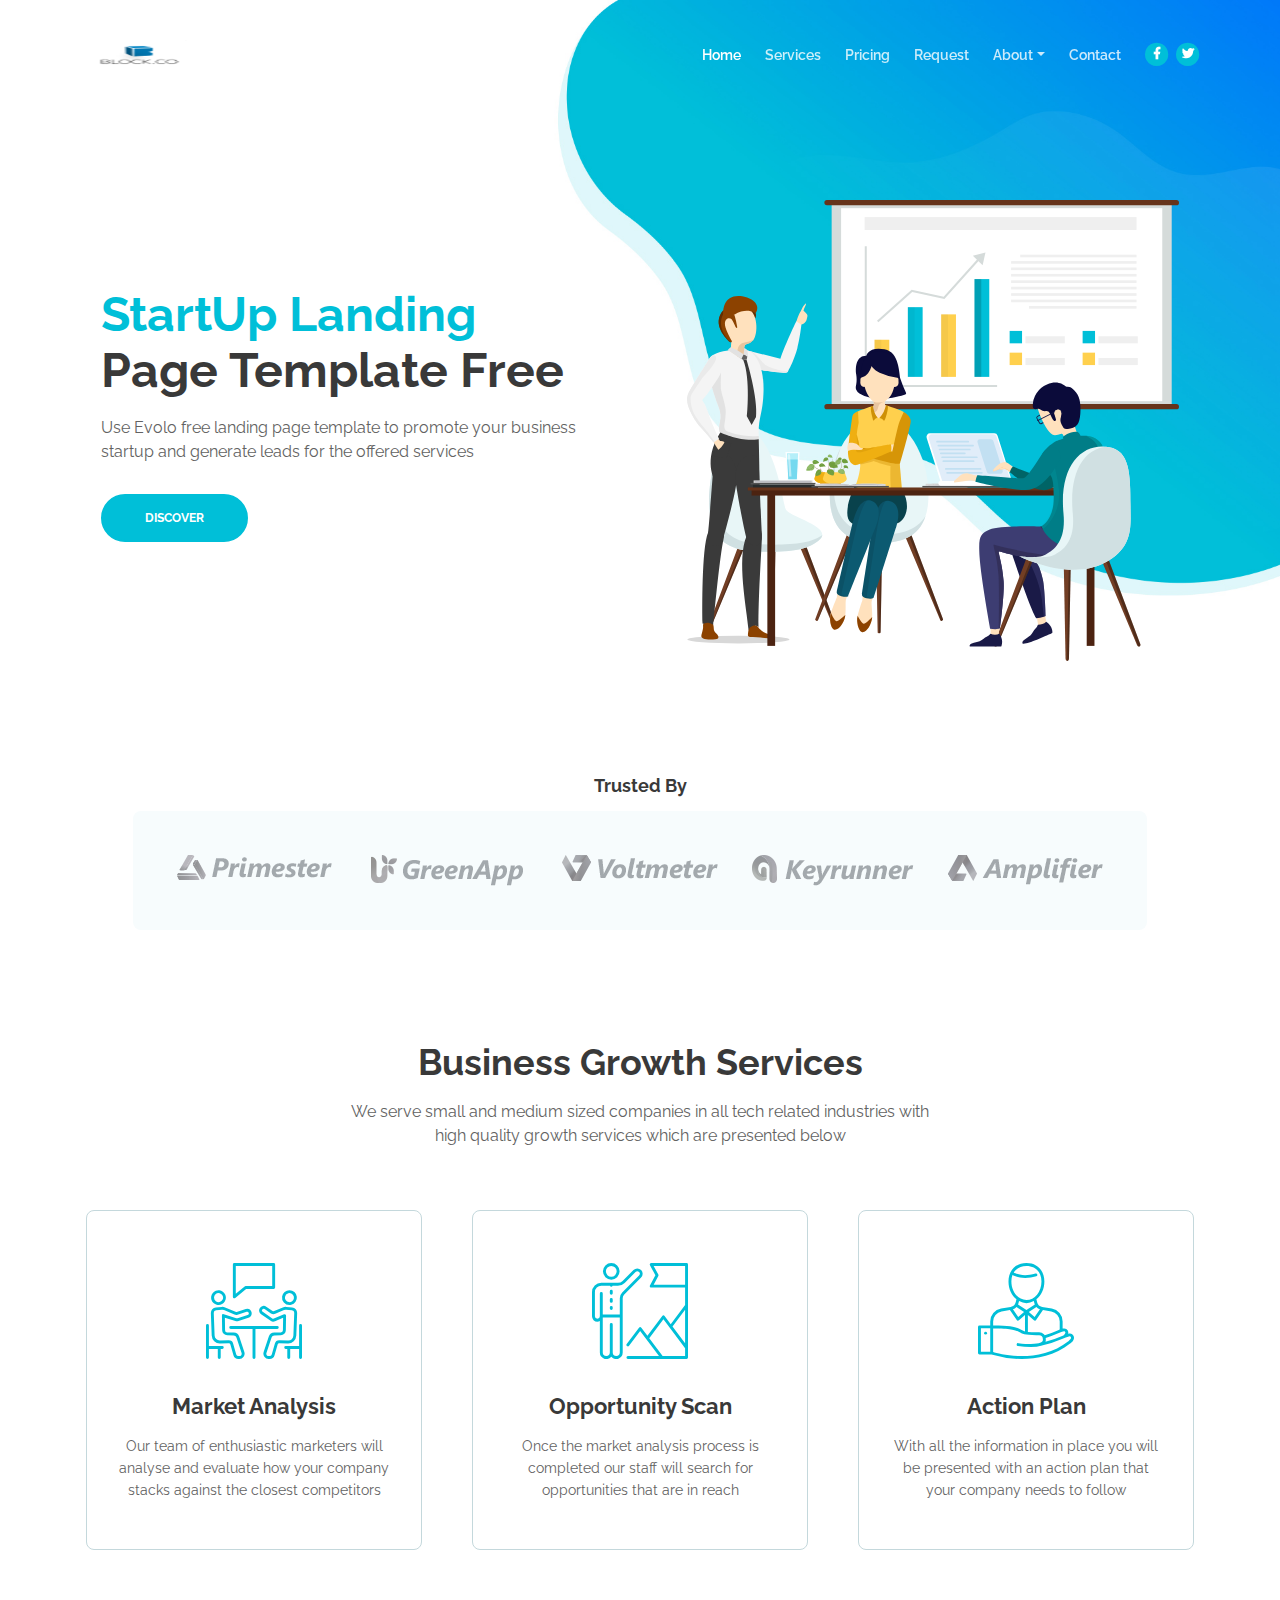
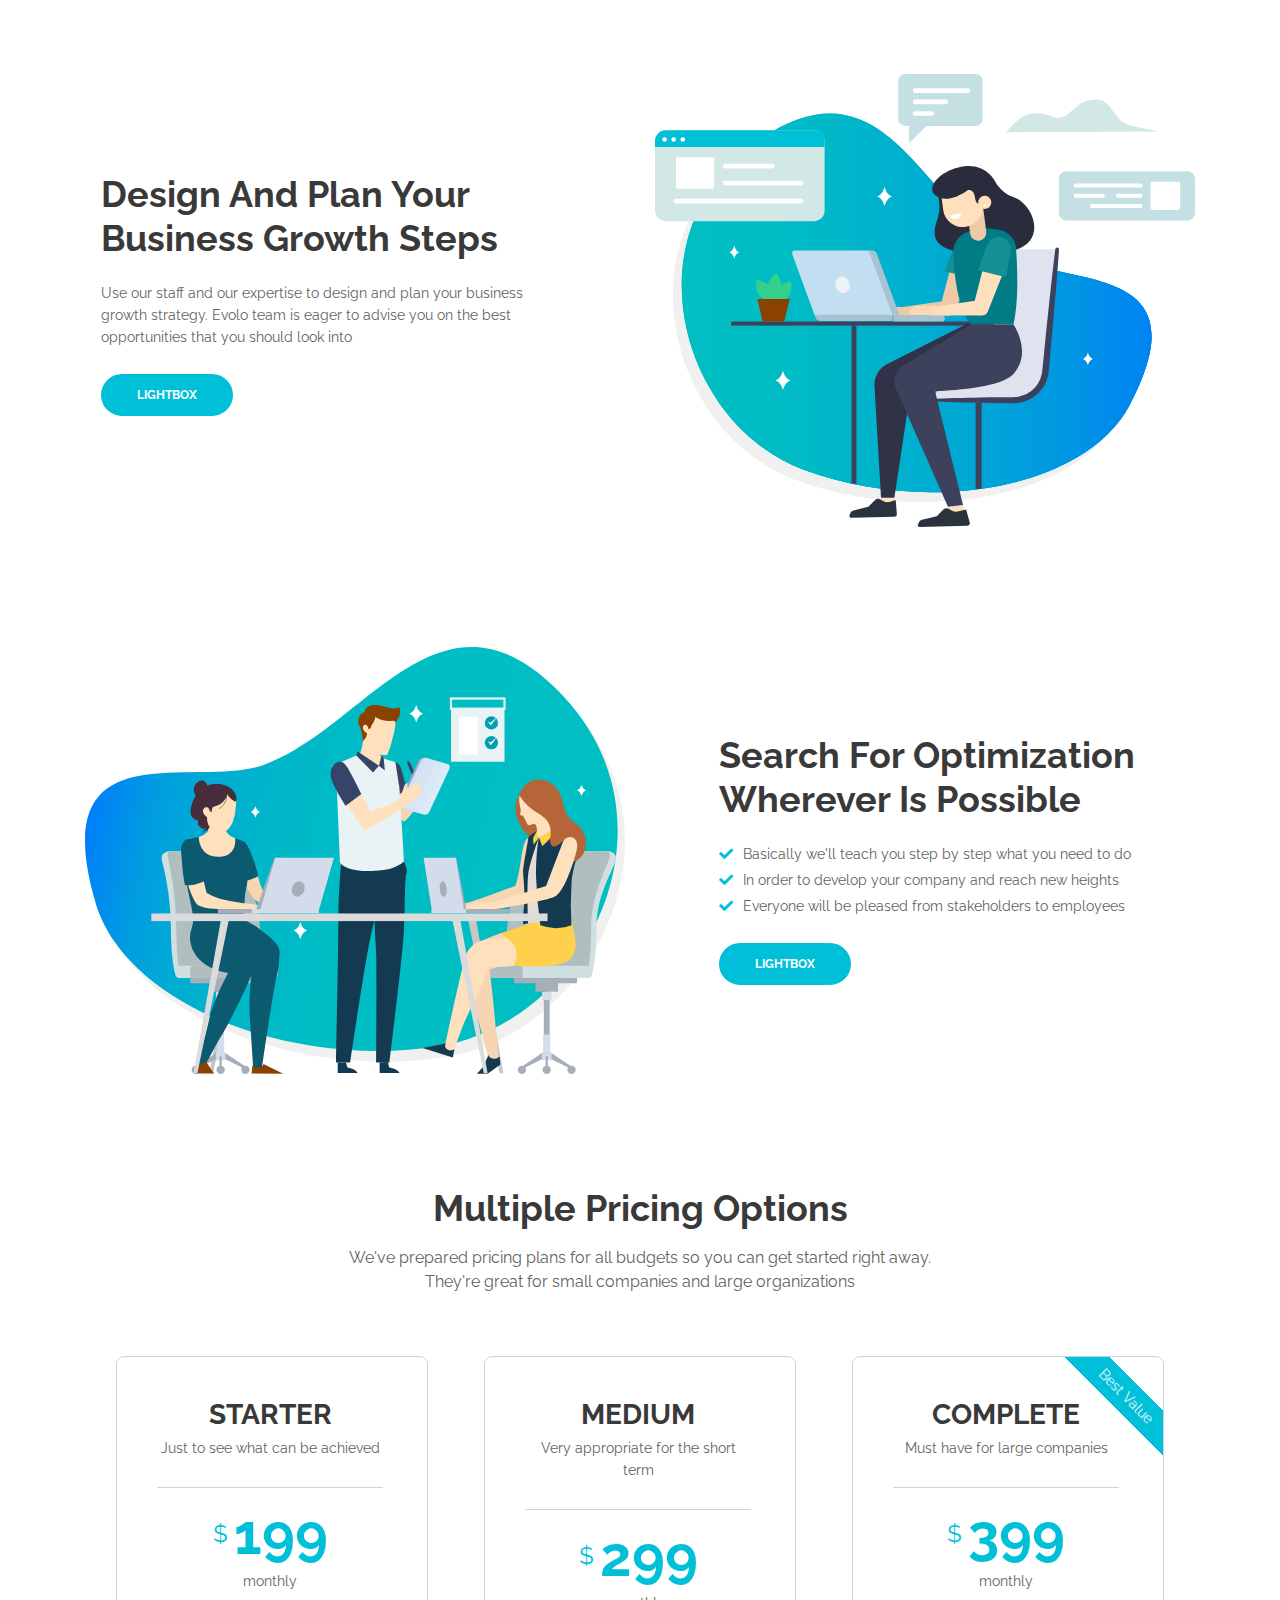
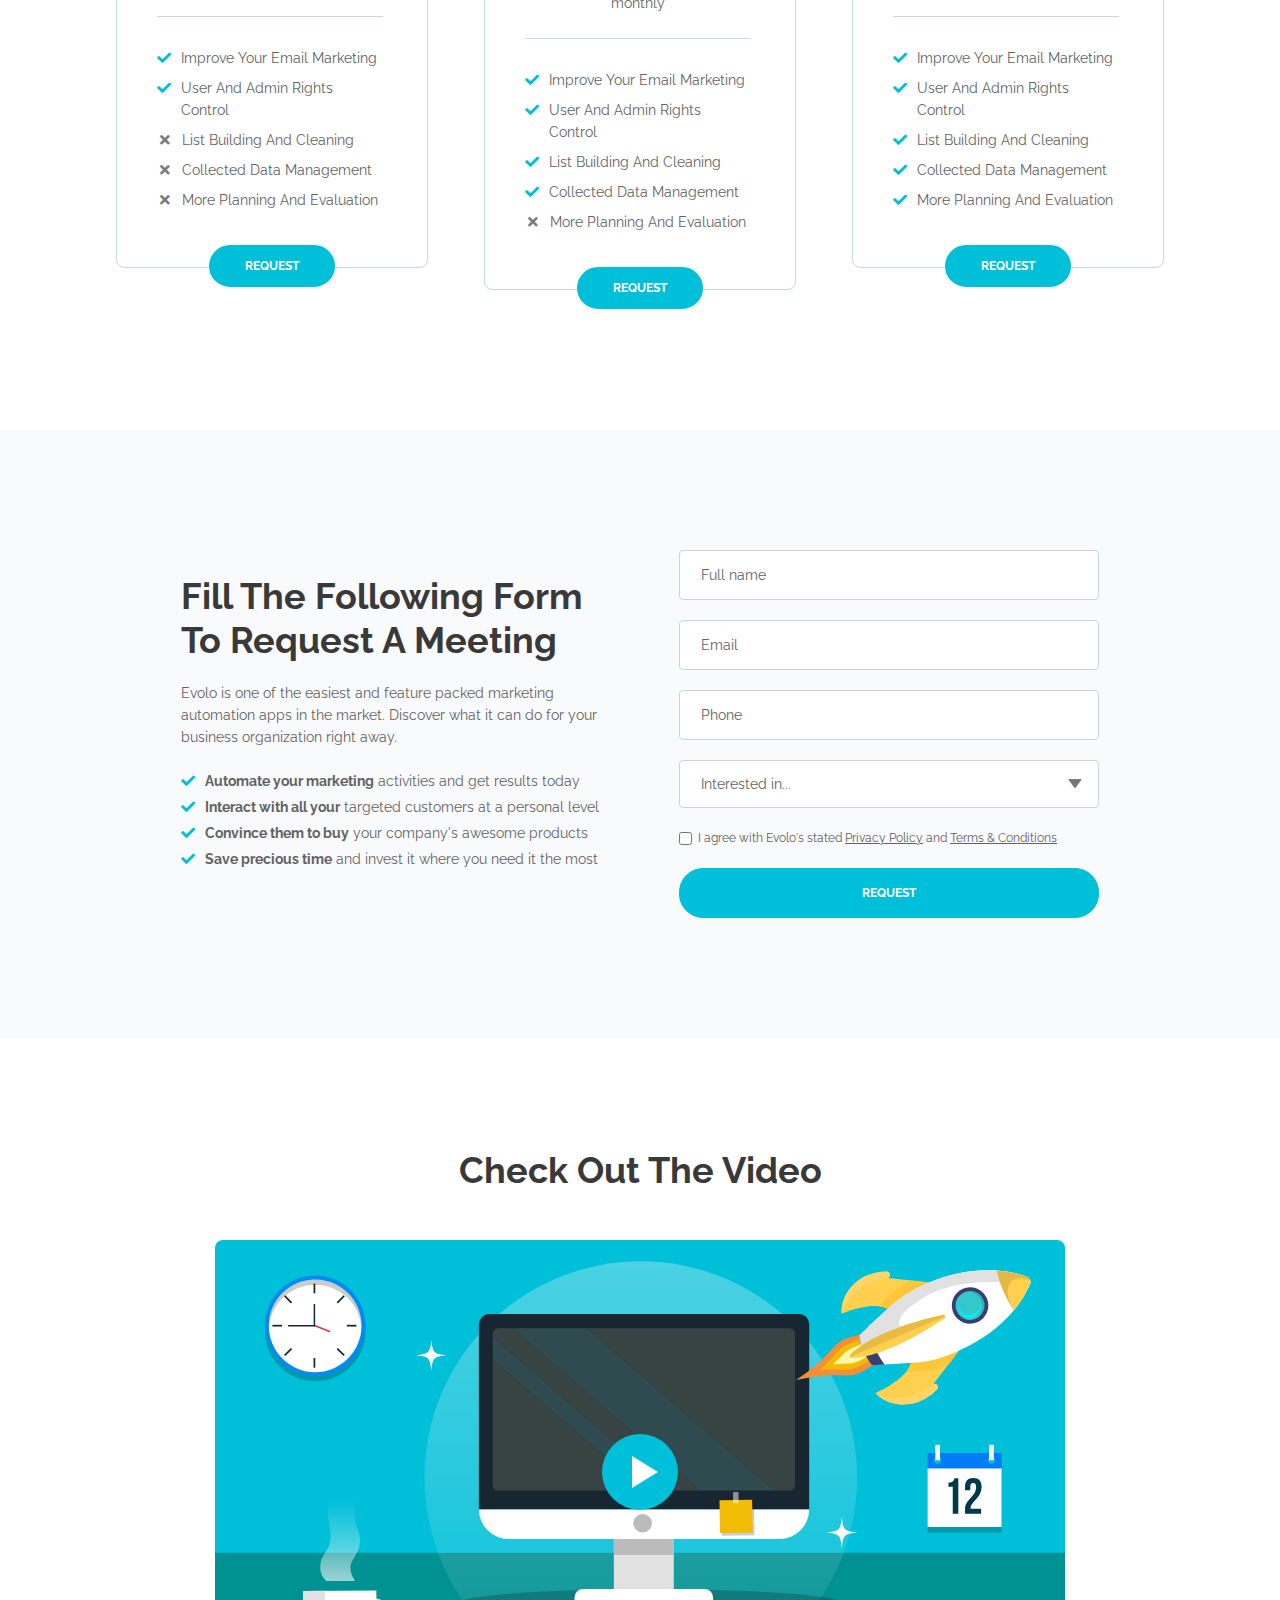
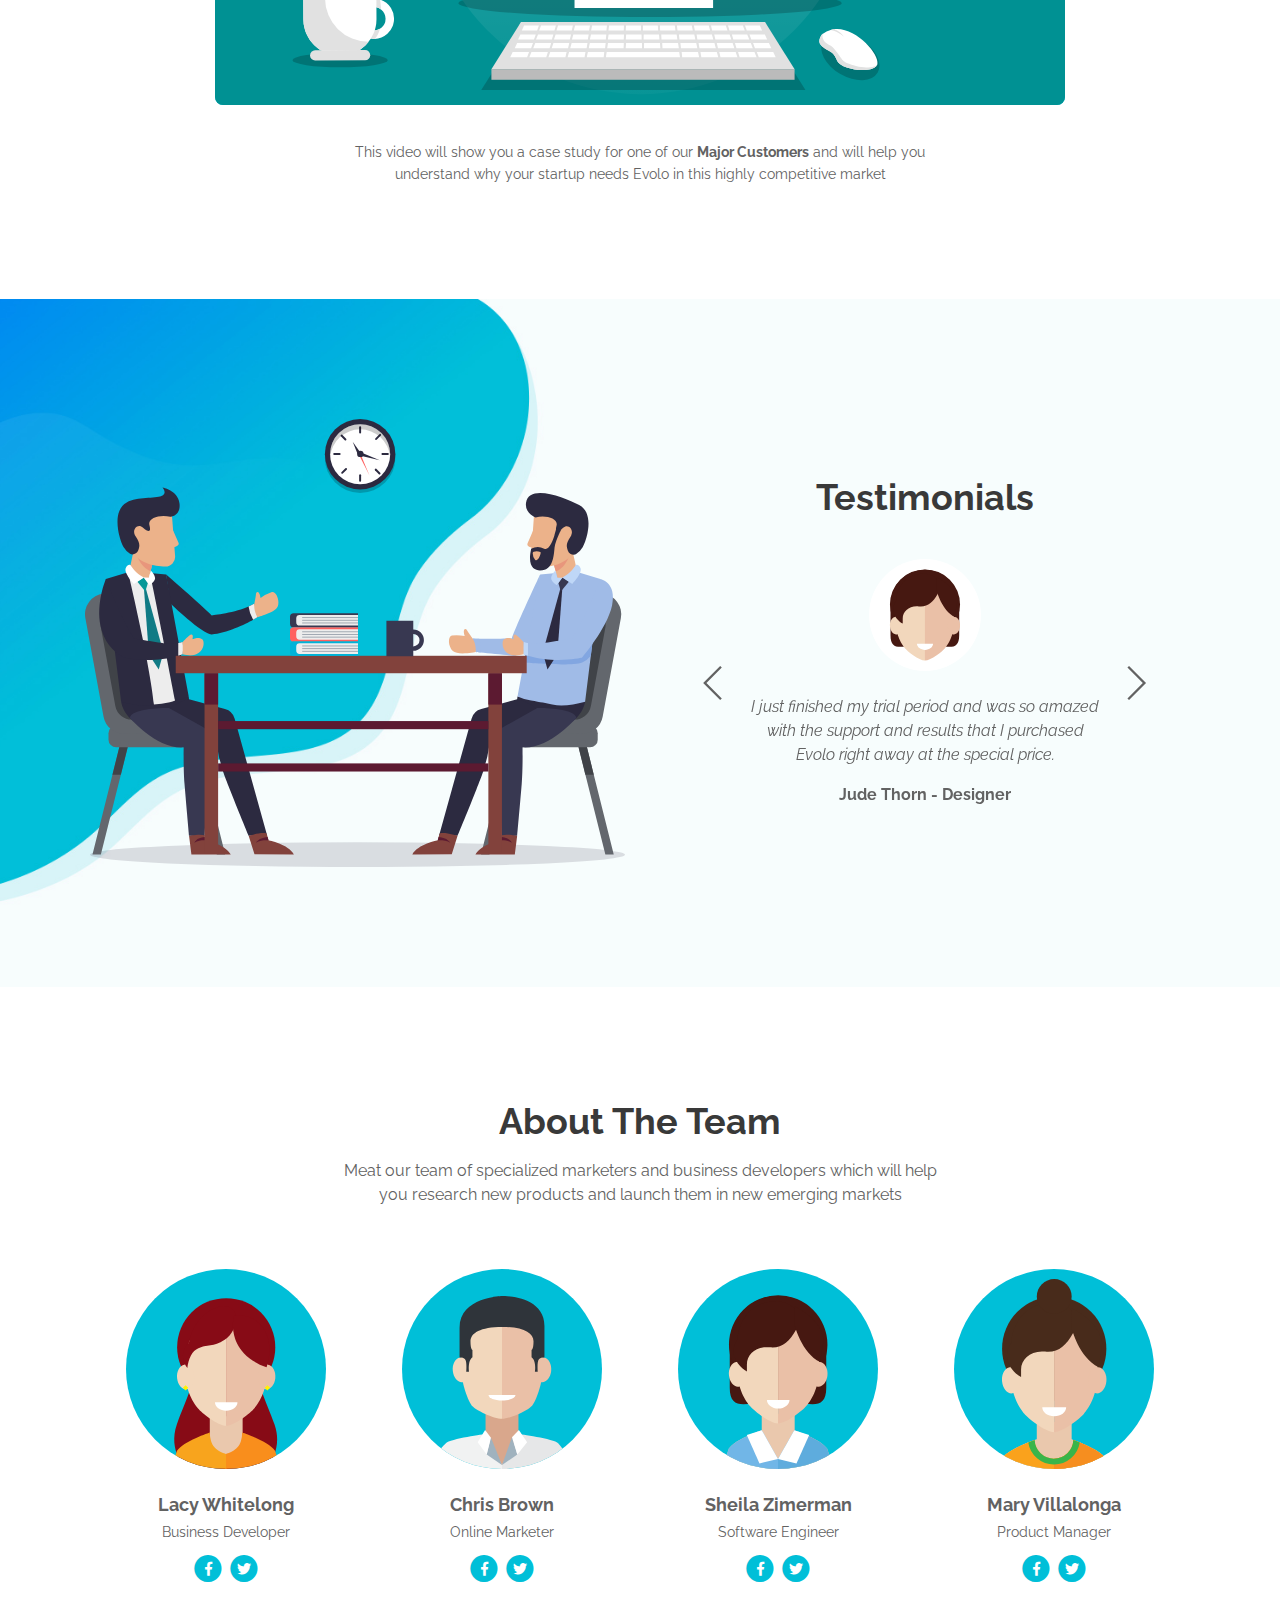
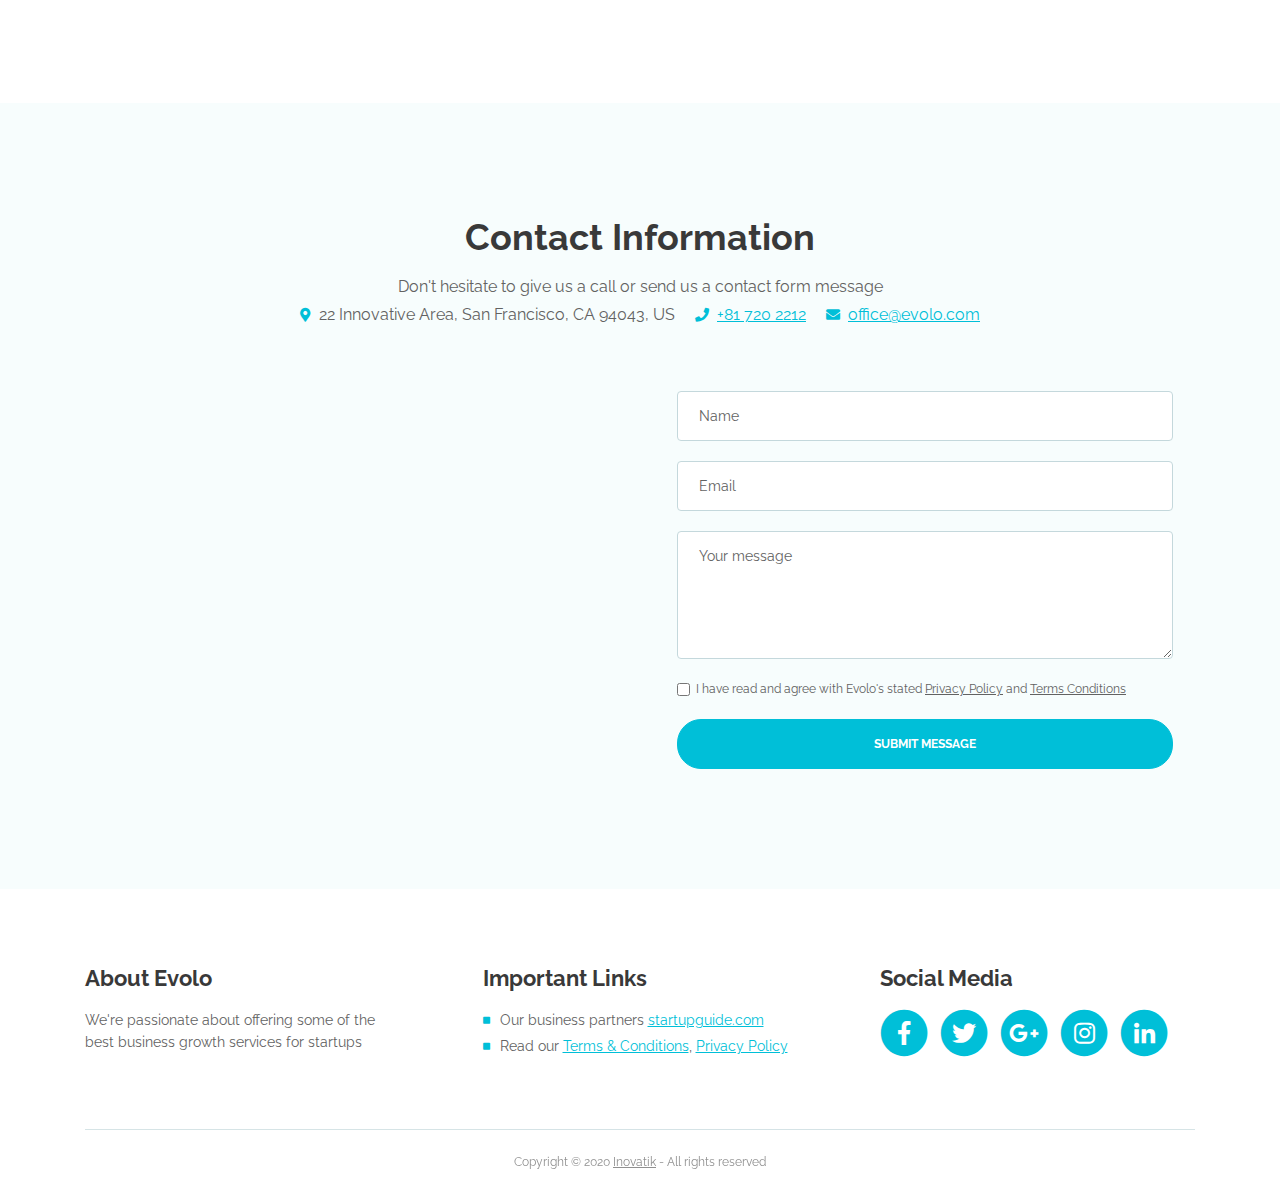
==== index.html @ ce761975 "fix 1st template" ====
<!DOCTYPE html>
<html lang="en">
<head>
    <meta charset="utf-8">
    <meta name="viewport" content="width=device-width, initial-scale=1, shrink-to-fit=no">
    
    <!-- SEO Meta Tags -->
    <meta name="description" content="Create a stylish landing page for your business startup and get leads for the offered services with this HTML landing page template.">
    <meta name="author" content="Inovatik">

    <!-- OG Meta Tags to improve the way the post looks when you share the page on LinkedIn, Facebook, Google+ -->
	<meta property="og:site_name" content="" /> <!-- website name -->
	<meta property="og:site" content="" /> <!-- website link -->
	<meta property="og:title" content=""/> <!-- title shown in the actual shared post -->
	<meta property="og:description" content="" /> <!-- description shown in the actual shared post -->
	<meta property="og:image" content="" /> <!-- image link, make sure it's jpg -->
	<meta property="og:url" content="" /> <!-- where do you want your post to link to -->
	<meta property="og:type" content="article" />

    <!-- Website Title -->
    <title>Evolo - StartUp HTML Landing Page Template</title>
    
    <!-- Styles -->
    <link href="https://fonts.googleapis.com/css?family=Raleway:400,400i,600,700,700i&amp;subset=latin-ext" rel="stylesheet">
    <link href="css/bootstrap.css" rel="stylesheet">
    <link href="css/fontawesome-all.css" rel="stylesheet">
    <link href="css/swiper.css" rel="stylesheet">
	<link href="css/magnific-popup.css" rel="stylesheet">
	<link href="css/styles.css" rel="stylesheet">
	
	<!-- Favicon  -->
    <link rel="icon" href="images/favicon.png">
</head>
<body data-spy="scroll" data-target=".fixed-top">
    
    <!-- Preloader -->
	<div class="spinner-wrapper">
        <div class="spinner">
            <div class="bounce1"></div>
            <div class="bounce2"></div>
            <div class="bounce3"></div>
        </div>
    </div>
    <!-- end of preloader -->
    

    <!-- Navigation -->
    <nav class="navbar navbar-expand-lg navbar-dark navbar-custom fixed-top">
        <!-- Text Logo - Use this if you don't have a graphic logo -->
        <!-- <a class="navbar-brand logo-text page-scroll" href="index.html">Evolo</a> -->

        <!-- Image Logo -->
        <a class="navbar-brand logo-image" href="http://www.block.co"><img src="images/blockco_logo.png" alt="alternative"></a>
        
        <!-- Mobile Menu Toggle Button -->
        <button class="navbar-toggler" type="button" data-toggle="collapse" data-target="#navbarsExampleDefault" aria-controls="navbarsExampleDefault" aria-expanded="false" aria-label="Toggle navigation">
            <span class="navbar-toggler-awesome fas fa-bars"></span>
            <span class="navbar-toggler-awesome fas fa-times"></span>
        </button>
        <!-- end of mobile menu toggle button -->

        <div class="collapse navbar-collapse" id="navbarsExampleDefault">
            <ul class="navbar-nav ml-auto">
                <li class="nav-item">
                    <a class="nav-link page-scroll" href="#header">Home <span class="sr-only">(current)</span></a>
                </li>
                <li class="nav-item">
                    <a class="nav-link page-scroll" href="#services">Services</a>
                </li>
                <li class="nav-item">
                    <a class="nav-link page-scroll" href="#pricing">Pricing</a>
                </li>
                <li class="nav-item">
                    <a class="nav-link page-scroll" href="#request">Request</a>
                </li>

                <!-- Dropdown Menu -->          
                <li class="nav-item dropdown">
                    <a class="nav-link dropdown-toggle page-scroll" href="#about" id="navbarDropdown" role="button" aria-haspopup="true" aria-expanded="false">About</a>
                    <div class="dropdown-menu" aria-labelledby="navbarDropdown">
                        <a class="dropdown-item" href="terms-conditions.html"><span class="item-text">Terms Conditions</span></a>
                        <div class="dropdown-items-divide-hr"></div>
                        <a class="dropdown-item" href="privacy-policy.html"><span class="item-text">Privacy Policy</span></a>
                    </div>
                </li>
                <!-- end of dropdown menu -->

                <li class="nav-item">
                    <a class="nav-link page-scroll" href="#contact">Contact</a>
                </li>
            </ul>
            <span class="nav-item social-icons">
                <span class="fa-stack">
                    <a href="#your-link">
                        <i class="fas fa-circle fa-stack-2x facebook"></i>
                        <i class="fab fa-facebook-f fa-stack-1x"></i>
                    </a>
                </span>
                <span class="fa-stack">
                    <a href="#your-link">
                        <i class="fas fa-circle fa-stack-2x twitter"></i>
                        <i class="fab fa-twitter fa-stack-1x"></i>
                    </a>
                </span>
            </span>
        </div>
    </nav> <!-- end of navbar -->
    <!-- end of navigation -->


    <!-- Header -->
    <header id="header" class="header">
        <div class="header-content">
            <div class="container">
                <div class="row">
                    <div class="col-lg-6">
                        <div class="text-container">
                            <h1><span class="turquoise">StartUp Landing</span> Page Template Free</h1>
                            <p class="p-large">Use Evolo free landing page template to promote your business startup and generate leads for the offered services</p>
                            <a class="btn-solid-lg page-scroll" href="#services">DISCOVER</a>
                        </div> <!-- end of text-container -->
                    </div> <!-- end of col -->
                    <div class="col-lg-6">
                        <div class="image-container">
                            <img class="img-fluid" src="images/header-teamwork.svg" alt="alternative">
                        </div> <!-- end of image-container -->
                    </div> <!-- end of col -->
                </div> <!-- end of row -->
            </div> <!-- end of container -->
        </div> <!-- end of header-content -->
    </header> <!-- end of header -->
    <!-- end of header -->


    <!-- Customers -->
    <div class="slider-1">
        <div class="container">
            <div class="row">
                <div class="col-lg-12">
                    <h5>Trusted By</h5>
                    
                    <!-- Image Slider -->
                    <div class="slider-container">
                        <div class="swiper-container image-slider">
                            <div class="swiper-wrapper">
                                <div class="swiper-slide">
                                    <div class="image-container">
                                        <img class="img-responsive" src="images/customer-logo-1.png" alt="alternative">
                                    </div>
                                </div>
                                <div class="swiper-slide">
                                    <div class="image-container">
                                        <img class="img-responsive" src="images/customer-logo-2.png" alt="alternative">
                                    </div>
                                </div>
                                <div class="swiper-slide">
                                    <div class="image-container">
                                        <img class="img-responsive" src="images/customer-logo-3.png" alt="alternative">
                                    </div>
                                </div>
                                <div class="swiper-slide">
                                    <div class="image-container">
                                        <img class="img-responsive" src="images/customer-logo-4.png" alt="alternative">
                                    </div>
                                </div>
                                <div class="swiper-slide">
                                    <div class="image-container">
                                        <img class="img-responsive" src="images/customer-logo-5.png" alt="alternative">
                                    </div>
                                </div>
                                <div class="swiper-slide">
                                    <div class="image-container">
                                        <img class="img-responsive" src="images/customer-logo-6.png" alt="alternative">
                                    </div>
                                </div>
                            </div> <!-- end of swiper-wrapper -->
                        </div> <!-- end of swiper container -->
                    </div> <!-- end of slider-container -->
                    <!-- end of image slider -->

                </div> <!-- end of col -->
            </div> <!-- end of row -->
        </div> <!-- end of container -->
    </div> <!-- end of slider-1 -->
    <!-- end of customers -->


    <!-- Services -->
    <div id="services" class="cards-1">
        <div class="container">
            <div class="row">
                <div class="col-lg-12">
                    <h2>Business Growth Services</h2>
                    <p class="p-heading p-large">We serve small and medium sized companies in all tech related industries with high quality growth services which are presented below</p>
                </div> <!-- end of col -->
            </div> <!-- end of row -->
            <div class="row">
                <div class="col-lg-12">

                    <!-- Card -->
                    <div class="card">
                        <img class="card-image" src="images/services-icon-1.svg" alt="alternative">
                        <div class="card-body">
                            <h4 class="card-title">Market Analysis</h4>
                            <p>Our team of enthusiastic marketers will analyse and evaluate how your company stacks against the closest competitors</p>
                        </div>
                    </div>
                    <!-- end of card -->

                    <!-- Card -->
                    <div class="card">
                        <img class="card-image" src="images/services-icon-2.svg" alt="alternative">
                        <div class="card-body">
                            <h4 class="card-title">Opportunity Scan</h4>
                            <p>Once the market analysis process is completed our staff will search for opportunities that are in reach</p>
                        </div>
                    </div>
                    <!-- end of card -->

                    <!-- Card -->
                    <div class="card">
                        <img class="card-image" src="images/services-icon-3.svg" alt="alternative">
                        <div class="card-body">
                            <h4 class="card-title">Action Plan</h4>
                            <p>With all the information in place you will be presented with an action plan that your company needs to follow</p>
                        </div>
                    </div>
                    <!-- end of card -->
                    
                </div> <!-- end of col -->
            </div> <!-- end of row -->
        </div> <!-- end of container -->
    </div> <!-- end of cards-1 -->
    <!-- end of services -->


    <!-- Details 1 -->
    <div class="basic-1">
        <div class="container">
            <div class="row">
                <div class="col-lg-6">
                    <div class="text-container">
                        <h2>Design And Plan Your Business Growth Steps</h2>
                        <p>Use our staff and our expertise to design and plan your business growth strategy. Evolo team is eager to advise you on the best opportunities that you should look into</p>
                        <a class="btn-solid-reg popup-with-move-anim" href="#details-lightbox-1">LIGHTBOX</a>
                    </div> <!-- end of text-container -->
                </div> <!-- end of col -->
                <div class="col-lg-6">
                    <div class="image-container">
                        <img class="img-fluid" src="images/details-1-office-worker.svg" alt="alternative">
                    </div> <!-- end of image-container -->
                </div> <!-- end of col -->
            </div> <!-- end of row -->
        </div> <!-- end of container -->
    </div> <!-- end of basic-1 -->
    <!-- end of details 1 -->

    
    <!-- Details 2 -->
    <div class="basic-2">
        <div class="container">
            <div class="row">
                <div class="col-lg-6">
                    <div class="image-container">
                        <img class="img-fluid" src="images/details-2-office-team-work.svg" alt="alternative">
                    </div> <!-- end of image-container -->
                </div> <!-- end of col -->
                <div class="col-lg-6">
                    <div class="text-container">
                        <h2>Search For Optimization Wherever Is Possible</h2>
                        <ul class="list-unstyled li-space-lg">
                            <li class="media">
                                <i class="fas fa-check"></i>
                                <div class="media-body">Basically we'll teach you step by step what you need to do</div>
                            </li>
                            <li class="media">
                                <i class="fas fa-check"></i>
                                <div class="media-body">In order to develop your company and reach new heights</div>
                            </li>
                            <li class="media">
                                <i class="fas fa-check"></i>
                                <div class="media-body">Everyone will be pleased from stakeholders to employees</div>
                            </li>
                        </ul>
                        <a class="btn-solid-reg popup-with-move-anim" href="#details-lightbox-2">LIGHTBOX</a>
                    </div> <!-- end of text-container -->
                </div> <!-- end of col -->
            </div> <!-- end of row -->
        </div> <!-- end of container -->
    </div> <!-- end of basic-2 -->
    <!-- end of details 2 -->

    <!-- Details Lightboxes -->
    <!-- Details Lightbox 1 -->
	<div id="details-lightbox-1" class="lightbox-basic zoom-anim-dialog mfp-hide">
        <div class="container">
            <div class="row">
                <button title="Close (Esc)" type="button" class="mfp-close x-button">×</button>
                <div class="col-lg-8">
                    <div class="image-container">
                        <img class="img-fluid" src="images/details-lightbox-1.svg" alt="alternative">
                    </div> <!-- end of image-container -->
                </div> <!-- end of col -->
                <div class="col-lg-4">
                    <h3>Design And Plan</h3>
                    <hr>
                    <h5>Core feature</h5>
                    <p>The emailing module basically will speed up your email marketing operations while offering more subscriber control.</p>
                    <p>Do you need to build lists for your email campaigns? It just got easier with Evolo.</p>
                    <ul class="list-unstyled li-space-lg">
                        <li class="media">
                            <i class="fas fa-check"></i><div class="media-body">List building framework</div>
                        </li>
                        <li class="media">
                            <i class="fas fa-check"></i><div class="media-body">Easy database browsing</div>
                        </li>
                        <li class="media">
                            <i class="fas fa-check"></i><div class="media-body">User administration</div>
                        </li>
                        <li class="media">
                            <i class="fas fa-check"></i><div class="media-body">Automate user signup</div>
                        </li>
                        <li class="media">
                            <i class="fas fa-check"></i><div class="media-body">Quick formatting tools</div>
                        </li>
                        <li class="media">
                            <i class="fas fa-check"></i><div class="media-body">Fast email checking</div>
                        </li>
                    </ul>
                    <a class="btn-solid-reg mfp-close page-scroll" href="#request">REQUEST</a> <a class="btn-outline-reg mfp-close as-button" href="#screenshots">BACK</a>
                </div> <!-- end of col -->
            </div> <!-- end of row -->
        </div> <!-- end of container -->
    </div> <!-- end of lightbox-basic -->
    <!-- end of details lightbox 1 -->

    <!-- Details Lightbox 2 -->
	<div id="details-lightbox-2" class="lightbox-basic zoom-anim-dialog mfp-hide">
        <div class="container">
            <div class="row">
                <button title="Close (Esc)" type="button" class="mfp-close x-button">×</button>
                <div class="col-lg-8">
                    <div class="image-container">
                        <img class="img-fluid" src="images/details-lightbox-2.svg" alt="alternative">
                    </div> <!-- end of image-container -->
                </div> <!-- end of col -->
                <div class="col-lg-4">
                    <h3>Search To Optimize</h3>
                    <hr>
                    <h5>Core feature</h5>
                    <p>The emailing module basically will speed up your email marketing operations while offering more subscriber control.</p>
                    <p>Do you need to build lists for your email campaigns? It just got easier with Evolo.</p>
                    <ul class="list-unstyled li-space-lg">
                        <li class="media">
                            <i class="fas fa-check"></i><div class="media-body">List building framework</div>
                        </li>
                        <li class="media">
                            <i class="fas fa-check"></i><div class="media-body">Easy database browsing</div>
                        </li>
                        <li class="media">
                            <i class="fas fa-check"></i><div class="media-body">User administration</div>
                        </li>
                        <li class="media">
                            <i class="fas fa-check"></i><div class="media-body">Automate user signup</div>
                        </li>
                        <li class="media">
                            <i class="fas fa-check"></i><div class="media-body">Quick formatting tools</div>
                        </li>
                        <li class="media">
                            <i class="fas fa-check"></i><div class="media-body">Fast email checking</div>
                        </li>
                    </ul>
                    <a class="btn-solid-reg mfp-close page-scroll" href="#request">REQUEST</a> <a class="btn-outline-reg mfp-close as-button" href="#screenshots">BACK</a>
                </div> <!-- end of col -->
            </div> <!-- end of row -->
        </div> <!-- end of container -->
    </div> <!-- end of lightbox-basic -->
    <!-- end of details lightbox 2 -->
    <!-- end of details lightboxes -->


    <!-- Pricing -->
    <div id="pricing" class="cards-2">
        <div class="container">
            <div class="row">
                <div class="col-lg-12">
                    <h2>Multiple Pricing Options</h2>
                    <p class="p-heading p-large">We've prepared pricing plans for all budgets so you can get started right away. They're great for small companies and large organizations</p>
                </div> <!-- end of col -->
            </div> <!-- end of row -->
            <div class="row">
                <div class="col-lg-12">

                    <!-- Card-->
                    <div class="card">
                        <div class="card-body">
                            <div class="card-title">STARTER</div>
                            <div class="card-subtitle">Just to see what can be achieved</div>
                            <hr class="cell-divide-hr">
                            <div class="price">
                                <span class="currency">$</span><span class="value">199</span>
                                <div class="frequency">monthly</div>
                            </div>
                            <hr class="cell-divide-hr">
                            <ul class="list-unstyled li-space-lg">
                                <li class="media">
                                    <i class="fas fa-check"></i><div class="media-body">Improve Your Email Marketing</div>
                                </li>
                                <li class="media">
                                    <i class="fas fa-check"></i><div class="media-body">User And Admin Rights Control</div>
                                </li>
                                <li class="media">
                                    <i class="fas fa-times"></i><div class="media-body">List Building And Cleaning</div>
                                </li>
                                <li class="media">
                                    <i class="fas fa-times"></i><div class="media-body">Collected Data Management</div>
                                </li>
                                <li class="media">
                                    <i class="fas fa-times"></i><div class="media-body">More Planning And Evaluation</div>
                                </li>
                            </ul>
                            <div class="button-wrapper">
                                <a class="btn-solid-reg page-scroll" href="#request">REQUEST</a>
                            </div>
                        </div>
                    </div> <!-- end of card -->
                    <!-- end of card -->

                    <!-- Card-->
                    <div class="card">
                        <div class="card-body">
                            <div class="card-title">MEDIUM</div>
                            <div class="card-subtitle">Very appropriate for the short term</div>
                            <hr class="cell-divide-hr">
                            <div class="price">
                                <span class="currency">$</span><span class="value">299</span>
                                <div class="frequency">monthly</div>
                            </div>
                            <hr class="cell-divide-hr">
                            <ul class="list-unstyled li-space-lg">
                                <li class="media">
                                    <i class="fas fa-check"></i><div class="media-body">Improve Your Email Marketing</div>
                                </li>
                                <li class="media">
                                    <i class="fas fa-check"></i><div class="media-body">User And Admin Rights Control</div>
                                </li>
                                <li class="media">
                                    <i class="fas fa-check"></i><div class="media-body">List Building And Cleaning</div>
                                </li>
                                <li class="media">
                                    <i class="fas fa-check"></i><div class="media-body">Collected Data Management</div>
                                </li>
                                <li class="media">
                                    <i class="fas fa-times"></i><div class="media-body">More Planning And Evaluation</div>
                                </li>
                            </ul>
                            <div class="button-wrapper">
                                <a class="btn-solid-reg page-scroll" href="#request">REQUEST</a>
                            </div>
                        </div>
                    </div> <!-- end of card -->
                    <!-- end of card -->

                    <!-- Card-->
                    <div class="card">
                        <div class="label">
                            <p class="best-value">Best Value</p>
                        </div>
                        <div class="card-body">
                            <div class="card-title">COMPLETE</div>
                            <div class="card-subtitle">Must have for large companies</div>
                            <hr class="cell-divide-hr">
                            <div class="price">
                                <span class="currency">$</span><span class="value">399</span>
                                <div class="frequency">monthly</div>
                            </div>
                            <hr class="cell-divide-hr">
                            <ul class="list-unstyled li-space-lg">
                                <li class="media">
                                    <i class="fas fa-check"></i><div class="media-body">Improve Your Email Marketing</div>
                                </li>
                                <li class="media">
                                    <i class="fas fa-check"></i><div class="media-body">User And Admin Rights Control</div>
                                </li>
                                <li class="media">
                                    <i class="fas fa-check"></i><div class="media-body">List Building And Cleaning</div>
                                </li>
                                <li class="media">
                                    <i class="fas fa-check"></i><div class="media-body">Collected Data Management</div>
                                </li>
                                <li class="media">
                                    <i class="fas fa-check"></i><div class="media-body">More Planning And Evaluation</div>
                                </li>
                            </ul>
                            <div class="button-wrapper">
                                <a class="btn-solid-reg page-scroll" href="#request">REQUEST</a>
                            </div>
                        </div>
                    </div> <!-- end of card -->
                    <!-- end of card -->

                </div> <!-- end of col -->
            </div> <!-- end of row -->
        </div> <!-- end of container -->
    </div> <!-- end of cards-2 -->
    <!-- end of pricing -->


    <!-- Request -->
    <div id="request" class="form-1">
        <div class="container">
            <div class="row">
                <div class="col-lg-6">
                    <div class="text-container">
                        <h2>Fill The Following Form To Request A Meeting</h2>
                        <p>Evolo is one of the easiest and feature packed marketing automation apps in the market. Discover what it can do for your business organization right away.</p>
                        <ul class="list-unstyled li-space-lg">
                            <li class="media">
                                <i class="fas fa-check"></i>
                                <div class="media-body"><strong class="blue">Automate your marketing</strong> activities and get results today</div>
                            </li>
                            <li class="media">
                                <i class="fas fa-check"></i>
                                <div class="media-body"><strong class="blue">Interact with all your</strong> targeted customers at a personal level</div>
                            </li>
                            <li class="media">
                                <i class="fas fa-check"></i>
                                <div class="media-body"><strong class="blue">Convince them to buy</strong> your company's awesome products</div>
                            </li>
                            <li class="media">
                                <i class="fas fa-check"></i>
                                <div class="media-body"><strong class="blue">Save precious time</strong> and invest it where you need it the most</div>
                            </li>
                        </ul>
                    </div> <!-- end of text-container -->
                </div> <!-- end of col -->
                <div class="col-lg-6">

                    <!-- Request Form -->
                    <div class="form-container">
                        <form id="requestForm" data-toggle="validator" data-focus="false">
                            <div class="form-group">
                                <input type="text" class="form-control-input" id="rname" name="rname" required>
                                <label class="label-control" for="rname">Full name</label>
                                <div class="help-block with-errors"></div>
                            </div>
                            <div class="form-group">
                                <input type="email" class="form-control-input" id="remail" name="remail" required>
                                <label class="label-control" for="remail">Email</label>
                                <div class="help-block with-errors"></div>
                            </div>
                            <div class="form-group">
                                <input type="text" class="form-control-input" id="rphone" name="rphone" required>
                                <label class="label-control" for="rphone">Phone</label>
                                <div class="help-block with-errors"></div>
                            </div>
                            <div class="form-group">
                                <select class="form-control-select" id="rselect" required>
                                    <option class="select-option" value="" disabled selected>Interested in...</option>
                                    <option class="select-option" value="Personal Loan">Starter</option>
                                    <option class="select-option" value="Car Loan">Medium</option>
                                    <option class="select-option" value="House Loan">Complete</option>
                                </select>
                                <div class="help-block with-errors"></div>
                            </div>
                            <div class="form-group checkbox">
                                <input type="checkbox" id="rterms" value="Agreed-to-Terms" name="rterms" required>I agree with Evolo's stated <a href="privacy-policy.html">Privacy Policy</a> and <a href="terms-conditions.html">Terms & Conditions</a>
                                <div class="help-block with-errors"></div>
                            </div>
                            <div class="form-group">
                                <button type="submit" class="form-control-submit-button">REQUEST</button>
                            </div>
                            <div class="form-message">
                                <div id="rmsgSubmit" class="h3 text-center hidden"></div>
                            </div>
                        </form>
                    </div> <!-- end of form-container -->
                    <!-- end of request form -->

                </div> <!-- end of col -->
            </div> <!-- end of row -->
        </div> <!-- end of container -->
    </div> <!-- end of form-1 -->
    <!-- end of request -->


    <!-- Video -->
    <div class="basic-3">
        <div class="container">
            <div class="row">
                <div class="col-lg-12">
                    <h2>Check Out The Video</h2>
                </div> <!-- end of col -->
            </div> <!-- end of row -->
            <div class="row">
                <div class="col-lg-12">
                    
                    <!-- Video Preview -->
                    <div class="image-container">
                        <div class="video-wrapper">
                            <a class="popup-youtube" href="https://www.youtube.com/watch?v=fLCjQJCekTs" data-effect="fadeIn">
                                <img class="img-fluid" src="images/video-frame.svg" alt="alternative">
                                <span class="video-play-button">
                                    <span></span>
                                </span>
                            </a>
                        </div> <!-- end of video-wrapper -->
                    </div> <!-- end of image-container -->
                    <!-- end of video preview -->

                    <p>This video will show you a case study for one of our <strong>Major Customers</strong> and will help you understand why your startup needs Evolo in this highly competitive market</p>
                </div> <!-- end of col -->
            </div> <!-- end of row -->
        </div> <!-- end of container -->
    </div> <!-- end of basic-3 -->
    <!-- end of video -->


    <!-- Testimonials -->
    <div class="slider-2">
        <div class="container">
            <div class="row">
                <div class="col-lg-6">
                    <div class="image-container">
                        <img class="img-fluid" src="images/testimonials-2-men-talking.svg" alt="alternative">
                    </div> <!-- end of image-container -->
                </div> <!-- end of col -->
                <div class="col-lg-6">
                    <h2>Testimonials</h2>

                    <!-- Card Slider -->
                    <div class="slider-container">
                        <div class="swiper-container card-slider">
                            <div class="swiper-wrapper">
                                
                                <!-- Slide -->
                                <div class="swiper-slide">
                                    <div class="card">
                                        <img class="card-image" src="images/testimonial-1.svg" alt="alternative">
                                        <div class="card-body">
                                            <p class="testimonial-text">I just finished my trial period and was so amazed with the support and results that I purchased Evolo right away at the special price.</p>
                                            <p class="testimonial-author">Jude Thorn - Designer</p>
                                        </div>
                                    </div>
                                </div> <!-- end of swiper-slide -->
                                <!-- end of slide -->
        
                                <!-- Slide -->
                                <div class="swiper-slide">
                                    <div class="card">
                                        <img class="card-image" src="images/testimonial-2.svg" alt="alternative">
                                        <div class="card-body">
                                            <p class="testimonial-text">Evolo has always helped or startup to position itself in the highly competitive market of mobile applications. You will not regret using it!</p>
                                            <p class="testimonial-author">Marsha Singer - Developer</p>
                                        </div>
                                    </div>        
                                </div> <!-- end of swiper-slide -->
                                <!-- end of slide -->
        
                                <!-- Slide -->
                                <div class="swiper-slide">
                                    <div class="card">
                                        <img class="card-image" src="images/testimonial-3.svg" alt="alternative">
                                        <div class="card-body">
                                            <p class="testimonial-text">Love their services and was so amazed with the support and results that I purchased Evolo for two years in a row. They are awesome.</p>
                                            <p class="testimonial-author">Roy Smith - Marketer</p>
                                        </div>
                                    </div>        
                                </div> <!-- end of swiper-slide -->
                                <!-- end of slide -->
                               
                            </div> <!-- end of swiper-wrapper -->
        
                            <!-- Add Arrows -->
                            <div class="swiper-button-next"></div>
                            <div class="swiper-button-prev"></div>
                            <!-- end of add arrows -->
        
                        </div> <!-- end of swiper-container -->
                    </div> <!-- end of slider-container -->
                    <!-- end of card slider -->

                </div> <!-- end of col -->
            </div> <!-- end of row -->
        </div> <!-- end of container -->
    </div> <!-- end of slider-2 -->
    <!-- end of testimonials -->


    <!-- About -->
    <div id="about" class="basic-4">
        <div class="container">
            <div class="row">
                <div class="col-lg-12">
                    <h2>About The Team</h2>
                    <p class="p-heading p-large">Meat our team of specialized marketers and business developers which will help you research new products and launch them in new emerging markets</p>
                </div> <!-- end of col -->
            </div> <!-- end of row -->
            <div class="row">
                <div class="col-lg-12">
                    
                    <!-- Team Member -->
                    <div class="team-member">
                        <div class="image-wrapper">
                            <img class="img-fluid" src="images/team-member-1.svg" alt="alternative">
                        </div> <!-- end of image-wrapper -->
                        <p class="p-large"><strong>Lacy Whitelong</strong></p>
                        <p class="job-title">Business Developer</p>
                        <span class="social-icons">
                            <span class="fa-stack">
                                <a href="#your-link">
                                    <i class="fas fa-circle fa-stack-2x facebook"></i>
                                    <i class="fab fa-facebook-f fa-stack-1x"></i>
                                </a>
                            </span>
                            <span class="fa-stack">
                                <a href="#your-link">
                                    <i class="fas fa-circle fa-stack-2x twitter"></i>
                                    <i class="fab fa-twitter fa-stack-1x"></i>
                                </a>
                            </span>
                        </span> <!-- end of social-icons -->
                    </div> <!-- end of team-member -->
                    <!-- end of team member -->

                    <!-- Team Member -->
                    <div class="team-member">
                        <div class="image-wrapper">
                            <img class="img-fluid" src="images/team-member-2.svg" alt="alternative">
                        </div> <!-- end of image wrapper -->
                        <p class="p-large"><strong>Chris Brown</strong></p>
                        <p class="job-title">Online Marketer</p>
                        <span class="social-icons">
                            <span class="fa-stack">
                                <a href="#your-link">
                                    <i class="fas fa-circle fa-stack-2x facebook"></i>
                                    <i class="fab fa-facebook-f fa-stack-1x"></i>
                                </a>
                            </span>
                            <span class="fa-stack">
                                <a href="#your-link">
                                    <i class="fas fa-circle fa-stack-2x twitter"></i>
                                    <i class="fab fa-twitter fa-stack-1x"></i>
                                </a>
                            </span>
                        </span> <!-- end of social-icons -->
                    </div> <!-- end of team-member -->
                    <!-- end of team member -->

                    <!-- Team Member -->
                    <div class="team-member">
                        <div class="image-wrapper">
                            <img class="img-fluid" src="images/team-member-3.svg" alt="alternative">
                        </div> <!-- end of image wrapper -->
                        <p class="p-large"><strong>Sheila Zimerman</strong></p>
                        <p class="job-title">Software Engineer</p>
                        <span class="social-icons">
                            <span class="fa-stack">
                                <a href="#your-link">
                                    <i class="fas fa-circle fa-stack-2x facebook"></i>
                                    <i class="fab fa-facebook-f fa-stack-1x"></i>
                                </a>
                            </span>
                            <span class="fa-stack">
                                <a href="#your-link">
                                    <i class="fas fa-circle fa-stack-2x twitter"></i>
                                    <i class="fab fa-twitter fa-stack-1x"></i>
                                </a>
                            </span>
                        </span> <!-- end of social-icons -->
                    </div> <!-- end of team-member -->
                    <!-- end of team member -->

                    <!-- Team Member -->
                    <div class="team-member">
                        <div class="image-wrapper">
                            <img class="img-fluid" src="images/team-member-4.svg" alt="alternative">
                        </div> <!-- end of image wrapper -->
                        <p class="p-large"><strong>Mary Villalonga</strong></p>
                        <p class="job-title">Product Manager</p>
                        <span class="social-icons">
                            <span class="fa-stack">
                                <a href="#your-link">
                                    <i class="fas fa-circle fa-stack-2x facebook"></i>
                                    <i class="fab fa-facebook-f fa-stack-1x"></i>
                                </a>
                            </span>
                            <span class="fa-stack">
                                <a href="#your-link">
                                    <i class="fas fa-circle fa-stack-2x twitter"></i>
                                    <i class="fab fa-twitter fa-stack-1x"></i>
                                </a>
                            </span>
                        </span> <!-- end of social-icons -->
                    </div> <!-- end of team-member -->
                    <!-- end of team member -->

                </div> <!-- end of col -->
            </div> <!-- end of row -->
        </div> <!-- end of container -->
    </div> <!-- end of basic-4 -->
    <!-- end of about -->


    <!-- Contact -->
    <div id="contact" class="form-2">
        <div class="container">
            <div class="row">
                <div class="col-lg-12">
                    <h2>Contact Information</h2>
                    <ul class="list-unstyled li-space-lg">
                        <li class="address">Don't hesitate to give us a call or send us a contact form message</li>
                        <li><i class="fas fa-map-marker-alt"></i>22 Innovative Area, San Francisco, CA 94043, US</li>
                        <li><i class="fas fa-phone"></i><a class="turquoise" href="tel:003024630820">+81 720 2212</a></li>
                        <li><i class="fas fa-envelope"></i><a class="turquoise" href="mailto:office@evolo.com">office@evolo.com</a></li>
                    </ul>
                </div> <!-- end of col -->
            </div> <!-- end of row -->
            <div class="row">
                <div class="col-lg-6">
                    <div class="map-responsive">
                        <iframe src="https://www.google.com/maps/embed?pb=!1m18!1m12!1m3!1d100939.98555098464!2d-122.507640204439!3d37.757814996609724!2m3!1f0!2f0!3f0!3m2!1i1024!2i768!4f13.1!3m3!1m2!1s0x80859a6d00690021%3A0x4a501367f076adff!2sSan+Francisco%2C+CA%2C+USA!5e0!3m2!1sen!2sro!4v1498231462606" allowfullscreen></iframe>
                    </div>
                </div> <!-- end of col -->
                <div class="col-lg-6">
                    
                    <!-- Contact Form -->
                    <form id="contactForm" data-toggle="validator" data-focus="false">
                        <div class="form-group">
                            <input type="text" class="form-control-input" id="cname" required>
                            <label class="label-control" for="cname">Name</label>
                            <div class="help-block with-errors"></div>
                        </div>
                        <div class="form-group">
                            <input type="email" class="form-control-input" id="cemail" required>
                            <label class="label-control" for="cemail">Email</label>
                            <div class="help-block with-errors"></div>
                        </div>
                        <div class="form-group">
                            <textarea class="form-control-textarea" id="cmessage" required></textarea>
                            <label class="label-control" for="cmessage">Your message</label>
                            <div class="help-block with-errors"></div>
                        </div>
                        <div class="form-group checkbox">
                            <input type="checkbox" id="cterms" value="Agreed-to-Terms" required>I have read and agree with Evolo's stated <a href="privacy-policy.html">Privacy Policy</a> and <a href="terms-conditions.html">Terms Conditions</a> 
                            <div class="help-block with-errors"></div>
                        </div>
                        <div class="form-group">
                            <button type="submit" class="form-control-submit-button">SUBMIT MESSAGE</button>
                        </div>
                        <div class="form-message">
                            <div id="cmsgSubmit" class="h3 text-center hidden"></div>
                        </div>
                    </form>
                    <!-- end of contact form -->

                </div> <!-- end of col -->
            </div> <!-- end of row -->
        </div> <!-- end of container -->
    </div> <!-- end of form-2 -->
    <!-- end of contact -->


    <!-- Footer -->
    <div class="footer">
        <div class="container">
            <div class="row">
                <div class="col-md-4">
                    <div class="footer-col">
                        <h4>About Evolo</h4>
                        <p>We're passionate about offering some of the best business growth services for startups</p>
                    </div>
                </div> <!-- end of col -->
                <div class="col-md-4">
                    <div class="footer-col middle">
                        <h4>Important Links</h4>
                        <ul class="list-unstyled li-space-lg">
                            <li class="media">
                                <i class="fas fa-square"></i>
                                <div class="media-body">Our business partners <a class="turquoise" href="#your-link">startupguide.com</a></div>
                            </li>
                            <li class="media">
                                <i class="fas fa-square"></i>
                                <div class="media-body">Read our <a class="turquoise" href="terms-conditions.html">Terms & Conditions</a>, <a class="turquoise" href="privacy-policy.html">Privacy Policy</a></div>
                            </li>
                        </ul>
                    </div>
                </div> <!-- end of col -->
                <div class="col-md-4">
                    <div class="footer-col last">
                        <h4>Social Media</h4>
                        <span class="fa-stack">
                            <a href="#your-link">
                                <i class="fas fa-circle fa-stack-2x"></i>
                                <i class="fab fa-facebook-f fa-stack-1x"></i>
                            </a>
                        </span>
                        <span class="fa-stack">
                            <a href="#your-link">
                                <i class="fas fa-circle fa-stack-2x"></i>
                                <i class="fab fa-twitter fa-stack-1x"></i>
                            </a>
                        </span>
                        <span class="fa-stack">
                            <a href="#your-link">
                                <i class="fas fa-circle fa-stack-2x"></i>
                                <i class="fab fa-google-plus-g fa-stack-1x"></i>
                            </a>
                        </span>
                        <span class="fa-stack">
                            <a href="#your-link">
                                <i class="fas fa-circle fa-stack-2x"></i>
                                <i class="fab fa-instagram fa-stack-1x"></i>
                            </a>
                        </span>
                        <span class="fa-stack">
                            <a href="#your-link">
                                <i class="fas fa-circle fa-stack-2x"></i>
                                <i class="fab fa-linkedin-in fa-stack-1x"></i>
                            </a>
                        </span>
                    </div> 
                </div> <!-- end of col -->
            </div> <!-- end of row -->
        </div> <!-- end of container -->
    </div> <!-- end of footer -->  
    <!-- end of footer -->


    <!-- Copyright -->
    <div class="copyright">
        <div class="container">
            <div class="row">
                <div class="col-lg-12">
                    <p class="p-small">Copyright © 2020 <a href="https://inovatik.com">Inovatik</a> - All rights reserved</p>
                </div> <!-- end of col -->
            </div> <!-- enf of row -->
        </div> <!-- end of container -->
    </div> <!-- end of copyright --> 
    <!-- end of copyright -->
    
    	
    <!-- Scripts -->
    <script src="js/jquery.min.js"></script> <!-- jQuery for Bootstrap's JavaScript plugins -->
    <script src="js/popper.min.js"></script> <!-- Popper tooltip library for Bootstrap -->
    <script src="js/bootstrap.min.js"></script> <!-- Bootstrap framework -->
    <script src="js/jquery.easing.min.js"></script> <!-- jQuery Easing for smooth scrolling between anchors -->
    <script src="js/swiper.min.js"></script> <!-- Swiper for image and text sliders -->
    <script src="js/jquery.magnific-popup.js"></script> <!-- Magnific Popup for lightboxes -->
    <script src="js/validator.min.js"></script> <!-- Validator.js - Bootstrap plugin that validates forms -->
    <script src="js/scripts.js"></script> <!-- Custom scripts -->
</body>
</html>
---- css/styles.css ----
/* Template: Evolo - StartUp HTML Landing Page Template
   Author: Inovatik
   Created: June 2019
   Description: Master CSS file
*/

/*****************************************
Table Of Contents:

01. General Styles
02. Preloader
03. Navigation
04. Header
05. Customers
06. Services
07. Details 1
08. Details 2
09. Details Lightboxes
10. Pricing
11. Request
12. Video
13. Testimonials
14. About
15. Contact
16. Footer
17. Copyright
18. Back To Top Button
19. Extra Pages
20. Media Queries
******************************************/

/*****************************************
Colors:
- Backgrounds - turquoise #00bfd8
- Backgrounds - blue #0079f9
- Backgrounds - light gray #f7fcfd
- Buttons, bullets, icons, links - turquoise #00bfd8
- Cards border, inputs border - light gray #c4d8dc
- Text headers, navbar links - black #393939
- Text body - black #626262
******************************************/


/******************************/
/*     01. General Styles     */
/******************************/
body,
html {
    width: 100%;
	height: 100%;
}

body, p {
	color: #626262; 
	font: 400 0.875rem/1.375rem "Raleway", sans-serif;
}

.p-large {
	font: 400 1rem/1.5rem "Raleway", sans-serif;
}

.p-small {
	font: 400 0.75rem/1.25rem "Raleway", sans-serif;
}

.p-heading {
	margin-bottom: 3.875rem;
}

.li-space-lg li {
	margin-bottom: 0.25rem;
}

.indent {
	padding-left: 1.25rem;
}

h1 {
	color: #393939;
	font: 700 3rem/3.5rem "Raleway", sans-serif;
}

h2 {
	color: #393939;
	font: 700 2.25rem/2.75rem "Raleway", sans-serif;
}

h3 {
	color: #393939;
	font: 700 1.75rem/2rem "Raleway", sans-serif;
}

h4 {
	color: #393939;
	font: 700 1.375rem/1.875rem "Raleway", sans-serif;
}

h5 {
	color: #393939;
	font: 700 1.125rem/1.625rem "Raleway", sans-serif;
}

h6 {
	color: #393939;
	font: 700 1rem/1.5rem "Raleway", sans-serif;
}

a {
	color: #626262;
	text-decoration: underline;
}

a:hover {
	color: #626262;
	text-decoration: underline;
}

a.turquoise {
	color: #00bfd8;
}

a.white {
	color: #fff;
}

.testimonial-text {
	font: italic 400 1rem/1.5rem "Raleway", sans-serif;
}

.testimonial-author {
	font: 700 1rem/1.5rem "Raleway", sans-serif;
}

.turquoise {
	color: #00bfd8;
}

.btn-solid-reg {
	display: inline-block;
	padding: 1.1875rem 2.125rem 1.1875rem 2.125rem;
	border: 0.125rem solid #00bfd8;
	border-radius: 2rem;
	background-color: #00bfd8;
	color: #fff;
	font: 700 0.75rem/0 "Raleway", sans-serif;
	text-decoration: none;
	transition: all 0.2s;
}

.btn-solid-reg:hover {
	background-color: transparent;
	color: #00bfd8;
	text-decoration: none;
}

.btn-solid-lg {
	display: inline-block;
	padding: 1.375rem 2.625rem 1.375rem 2.625rem;
	border: 0.125rem solid #00bfd8;
	border-radius: 2rem;
	background-color: #00bfd8;
	color: #fff;
	font: 700 0.75rem/0 "Raleway", sans-serif;
	text-decoration: none;
	transition: all 0.2s;
}

.btn-solid-lg:hover {
	background-color: transparent;
	color: #00bfd8;
	text-decoration: none;
}

.btn-outline-reg {
	display: inline-block;
	padding: 1.1875rem 2.125rem 1.1875rem 2.125rem;
	border: 0.125rem solid #00bfd8;
	border-radius: 2rem;
	background-color: transparent;
	color: #00bfd8;
	font: 700 0.75rem/0 "Raleway", sans-serif;
	text-decoration: none;
	transition: all 0.2s;
}

.btn-outline-reg:hover {
	background-color: #00bfd8;
	color: #fff;
	text-decoration: none;
}

.btn-outline-lg {
	display: inline-block;
	padding: 1.375rem 2.625rem 1.375rem 2.625rem;
	border: 0.125rem solid #00bfd8;
	border-radius: 2rem;
	background-color: transparent;
	color: #00bfd8;
	font: 700 0.75rem/0 "Raleway", sans-serif;
	text-decoration: none;
	transition: all 0.2s;
}

.btn-outline-lg:hover {
	background-color: #00bfd8;
	color: #fff;
	text-decoration: none;
}

.btn-outline-sm {
	display: inline-block;
	padding: 1rem 1.625rem 0.875rem 1.625rem;
	border: 0.125rem solid #00bfd8;
	border-radius: 2rem;
	background-color: transparent;
	color: #00bfd8;
	font: 700 0.625rem/0 "Raleway", sans-serif;
	text-decoration: none;
	transition: all 0.2s;
}

.btn-outline-sm:hover {
	background-color: #00bfd8;
	color: #fff;
	text-decoration: none;
}

.form-group {
	position: relative;
	margin-bottom: 1.25rem;
}

.form-group.has-error.has-danger {
	margin-bottom: 0.625rem;
}

.form-group.has-error.has-danger .help-block.with-errors ul {
	margin-top: 0.375rem;
}

.label-control {
	position: absolute;
	top: 0.87rem;
	left: 1.375rem;
	color: #626262;
	opacity: 1;
	font: 400 0.875rem/1.375rem "Raleway", sans-serif;
	cursor: text;
	transition: all 0.2s ease;
}

/* IE10+ hack to solve lower label text position compared to the rest of the browsers */
@media screen and (-ms-high-contrast: active), screen and (-ms-high-contrast: none) {  
	.label-control {
		top: 0.9375rem;
	}
}

.form-control-input:focus + .label-control,
.form-control-input.notEmpty + .label-control,
.form-control-textarea:focus + .label-control,
.form-control-textarea.notEmpty + .label-control {
	top: 0.125rem;
	opacity: 1;
	font-size: 0.75rem;
	font-weight: 700;
}

.form-control-input,
.form-control-select {
	display: block; /* needed for proper display of the label in Firefox, IE, Edge */
	width: 100%;
	padding-top: 1.0625rem;
	padding-bottom: 0.0625rem;
	padding-left: 1.3125rem;
	border: 1px solid #c4d8dc;
	border-radius: 0.25rem;
	background-color: #fff;
	color: #626262;
	font: 400 0.875rem/1.875rem "Raleway", sans-serif;
	transition: all 0.2s;
	-webkit-appearance: none; /* removes inner shadow on form inputs on ios safari */
}

.form-control-select {
	padding-top: 0.5rem;
	padding-bottom: 0.5rem;
	height: 3rem;
}

/* IE10+ hack to solve lower label text position compared to the rest of the browsers */
@media screen and (-ms-high-contrast: active), screen and (-ms-high-contrast: none) {  
	.form-control-input {
		padding-top: 1.25rem;
		padding-bottom: 0.75rem;
		line-height: 1.75rem;
	}

	.form-control-select {
		padding-top: 0.875rem;
		padding-bottom: 0.75rem;
		height: 3.125rem;
		line-height: 2.125rem;
	}
}

select {
    /* you should keep these first rules in place to maintain cross-browser behavior */
    -webkit-appearance: none;
	-moz-appearance: none;
	-ms-appearance: none;
    -o-appearance: none;
    appearance: none;
    background-image: url('../images/down-arrow.png');
    background-position: 96% 50%;
    background-repeat: no-repeat;
    outline: none;
}

select::-ms-expand {
    display: none; /* removes the ugly default down arrow on select form field in IE11 */
}

.form-control-textarea {
	display: block; /* used to eliminate a bottom gap difference between Chrome and IE/FF */
	width: 100%;
	height: 8rem; /* used instead of html rows to normalize height between Chrome and IE/FF */
	padding-top: 1.25rem;
	padding-left: 1.3125rem;
	border: 1px solid #c4d8dc;
	border-radius: 0.25rem;
	background-color: #fff;
	color: #626262;
	font: 400 0.875rem/1.75rem "Raleway", sans-serif;
	transition: all 0.2s;
}

.form-control-input:focus,
.form-control-select:focus,
.form-control-textarea:focus {
	border: 1px solid #a1a1a1;
	outline: none; /* Removes blue border on focus */
}

.form-control-input:hover,
.form-control-select:hover,
.form-control-textarea:hover {
	border: 1px solid #a1a1a1;
}

.checkbox {
	font: 400 0.75rem/1.25rem "Raleway", sans-serif;
}

input[type='checkbox'] {
	vertical-align: -15%;
	margin-right: 0.375rem;
}

/* IE10+ hack to raise checkbox field position compared to the rest of the browsers */
@media screen and (-ms-high-contrast: active), screen and (-ms-high-contrast: none) {  
	input[type='checkbox'] {
		vertical-align: -9%;
	}
}

.form-control-submit-button {
	display: inline-block;
	width: 100%;
	height: 3.125rem;
	border: 1px solid #00bfd8;
	border-radius: 1.5rem;
	background-color: #00bfd8;
	color: #fff;
	font: 700 0.75rem/1.75rem "Raleway", sans-serif;
	cursor: pointer;
	transition: all 0.2s;
}

.form-control-submit-button:hover {
	background-color: transparent;
	color: #00bfd8;
}

/* Form Success And Error Message Formatting */
#rmsgSubmit.h3.text-center.tada.animated,
#cmsgSubmit.h3.text-center.tada.animated,
#pmsgSubmit.h3.text-center.tada.animated,
#rmsgSubmit.h3.text-center,
#cmsgSubmit.h3.text-center,
#pmsgSubmit.h3.text-center {
	display: block;
	margin-bottom: 0;
	color: #626262;
	font: 400 1.125rem/1rem "Raleway", sans-serif;
}

.help-block.with-errors .list-unstyled {
	color: #626262;
	font-size: 0.75rem;
	line-height: 1.125rem;
	text-align: left;
}

.help-block.with-errors ul {
	margin-bottom: 0;
}
/* end of form success and error message formatting */

/* Form Success And Error Message Animation - Animate.css */
@-webkit-keyframes tada {
	from {
		-webkit-transform: scale3d(1, 1, 1);
		-ms-transform: scale3d(1, 1, 1);
		transform: scale3d(1, 1, 1);
	}
	10%, 20% {
		-webkit-transform: scale3d(.9, .9, .9) rotate3d(0, 0, 1, -3deg);
		-ms-transform: scale3d(.9, .9, .9) rotate3d(0, 0, 1, -3deg);
		transform: scale3d(.9, .9, .9) rotate3d(0, 0, 1, -3deg);
	}
	30%, 50%, 70%, 90% {
		-webkit-transform: scale3d(1.1, 1.1, 1.1) rotate3d(0, 0, 1, 3deg);
		-ms-transform: scale3d(1.1, 1.1, 1.1) rotate3d(0, 0, 1, 3deg);
		transform: scale3d(1.1, 1.1, 1.1) rotate3d(0, 0, 1, 3deg);
	}
	40%, 60%, 80% {
		-webkit-transform: scale3d(1.1, 1.1, 1.1) rotate3d(0, 0, 1, -3deg);
		-ms-transform: scale3d(1.1, 1.1, 1.1) rotate3d(0, 0, 1, -3deg);
		transform: scale3d(1.1, 1.1, 1.1) rotate3d(0, 0, 1, -3deg);
	}
	to {
		-webkit-transform: scale3d(1, 1, 1);
		-ms-transform: scale3d(1, 1, 1);
		transform: scale3d(1, 1, 1);
	}
}

@keyframes tada {
	from {
		-webkit-transform: scale3d(1, 1, 1);
		-ms-transform: scale3d(1, 1, 1);
		transform: scale3d(1, 1, 1);
	}
	10%, 20% {
		-webkit-transform: scale3d(.9, .9, .9) rotate3d(0, 0, 1, -3deg);
		-ms-transform: scale3d(.9, .9, .9) rotate3d(0, 0, 1, -3deg);
		transform: scale3d(.9, .9, .9) rotate3d(0, 0, 1, -3deg);
	}
	30%, 50%, 70%, 90% {
		-webkit-transform: scale3d(1.1, 1.1, 1.1) rotate3d(0, 0, 1, 3deg);
		-ms-transform: scale3d(1.1, 1.1, 1.1) rotate3d(0, 0, 1, 3deg);
		transform: scale3d(1.1, 1.1, 1.1) rotate3d(0, 0, 1, 3deg);
	}
	40%, 60%, 80% {
		-webkit-transform: scale3d(1.1, 1.1, 1.1) rotate3d(0, 0, 1, -3deg);
		-ms-transform: scale3d(1.1, 1.1, 1.1) rotate3d(0, 0, 1, -3deg);
		transform: scale3d(1.1, 1.1, 1.1) rotate3d(0, 0, 1, -3deg);
	}
	to {
		-webkit-transform: scale3d(1, 1, 1);
		-ms-transform: scale3d(1, 1, 1);
		transform: scale3d(1, 1, 1);
	}
}

.tada {
	-webkit-animation-name: tada;
	animation-name: tada;
}

.animated {
	-webkit-animation-duration: 1s;
	animation-duration: 1s;
	-webkit-animation-fill-mode: both;
	animation-fill-mode: both;
}
/* end of form success and error message animation - Animate.css */

/* Fade-move Animation For Lightbox - Magnific Popup */
/* at start */
.my-mfp-slide-bottom .zoom-anim-dialog {
	opacity: 0;
	transition: all 0.2s ease-out;
	-webkit-transform: translateY(-1.25rem) perspective(37.5rem) rotateX(10deg);
	-ms-transform: translateY(-1.25rem) perspective(37.5rem) rotateX(10deg);
	transform: translateY(-1.25rem) perspective(37.5rem) rotateX(10deg);
}

/* animate in */
.my-mfp-slide-bottom.mfp-ready .zoom-anim-dialog {
	opacity: 1;
	-webkit-transform: translateY(0) perspective(37.5rem) rotateX(0); 
	-ms-transform: translateY(0) perspective(37.5rem) rotateX(0); 
	transform: translateY(0) perspective(37.5rem) rotateX(0); 
}

/* animate out */
.my-mfp-slide-bottom.mfp-removing .zoom-anim-dialog {
	opacity: 0;
	-webkit-transform: translateY(-0.625rem) perspective(37.5rem) rotateX(10deg); 
	-ms-transform: translateY(-0.625rem) perspective(37.5rem) rotateX(10deg); 
	transform: translateY(-0.625rem) perspective(37.5rem) rotateX(10deg); 
}

/* dark overlay, start state */
.my-mfp-slide-bottom.mfp-bg {
	opacity: 0;
	transition: opacity 0.2s ease-out;
}

/* animate in */
.my-mfp-slide-bottom.mfp-ready.mfp-bg {
	opacity: 0.8;
}
/* animate out */
.my-mfp-slide-bottom.mfp-removing.mfp-bg {
	opacity: 0;
}
/* end of fade-move animation for lightbox - magnific popup */

/* Fade Animation For Image Slider - Magnific Popup */
@-webkit-keyframes fadeIn {
	from {
		opacity: 0;
	}
	to {
		opacity: 1;
	}
}

@keyframes fadeIn {
	from {
		opacity: 0;
	}
	to {
		opacity: 1;
	}
}

.fadeIn {
	-webkit-animation: fadeIn 0.6s;
	animation: fadeIn 0.6s;
}

@-webkit-keyframes fadeOut {
	from {
		opacity: 1;
	}
	to {
		opacity: 0;
	}
}

@keyframes fadeOut {
	from {
		opacity: 1;
	}
	to {
		opacity: 0;
	}
}

.fadeOut {
	-webkit-animation: fadeOut 0.8s;
	animation: fadeOut 0.8s;
}
/* end of fade animation for image slider - magnific popup */


/*************************/
/*     02. Preloader     */
/*************************/
.spinner-wrapper {
	position: fixed;
	z-index: 999999;
	top: 0;
	right: 0;
	bottom: 0;
	left: 0;
	background: #fff;
}

.spinner {
	position: absolute;
	top: 50%; /* centers the loading animation vertically one the screen */
	left: 50%; /* centers the loading animation horizontally one the screen */
	width: 3.75rem;
	height: 1.25rem;
	margin: -0.625rem 0 0 -1.875rem; /* is width and height divided by two */ 
	text-align: center;
}

.spinner > div {
	display: inline-block;
	width: 1rem;
	height: 1rem;
	border-radius: 100%;
	background-color: #00bfd8;
	-webkit-animation: sk-bouncedelay 1.4s infinite ease-in-out both;
	animation: sk-bouncedelay 1.4s infinite ease-in-out both;
}

.spinner .bounce1 {
	-webkit-animation-delay: -0.32s;
	animation-delay: -0.32s;
}

.spinner .bounce2 {
	-webkit-animation-delay: -0.16s;
	animation-delay: -0.16s;
}

@-webkit-keyframes sk-bouncedelay {
	0%, 80%, 100% { -webkit-transform: scale(0); }
	40% { -webkit-transform: scale(1.0); }
}

@keyframes sk-bouncedelay {
	0%, 80%, 100% { 
		-webkit-transform: scale(0);
		-ms-transform: scale(0);
		transform: scale(0);
	} 40% { 
		-webkit-transform: scale(1.0);
		-ms-transform: scale(1.0);
		transform: scale(1.0);
	}
}


/**************************/
/*     03. Navigation     */
/**************************/
.navbar-custom {
	background-color: #fff;
	box-shadow: 0 0.0625rem 0.375rem 0 rgba(0, 0, 0, 0.1);
	font: 600 0.875rem/0.875rem "Raleway", sans-serif;
	transition: all 0.2s;
}

.navbar-custom .navbar-brand.logo-image img {
    width: 7.4375rem;
	height: 2rem;
}

.navbar-custom .navbar-brand.logo-text {
	font: 600 2rem/1.5rem "Raleway", sans-serif;
	color: #393939;
	text-decoration: none;
}

.navbar-custom .navbar-nav {
	margin-top: 0.75rem;
	margin-bottom: 0.5rem;
}

.navbar-custom .nav-item .nav-link {
	padding: 0.625rem 0.75rem 0.625rem 0.75rem;
	color: #393939;
	text-decoration: none;
	transition: all 0.2s ease;
}

.navbar-custom .nav-item .nav-link:hover,
.navbar-custom .nav-item .nav-link.active {
	color: #00bfd8;
}

/* Dropdown Menu */
.navbar-custom .dropdown:hover > .dropdown-menu {
	display: block; /* this makes the dropdown menu stay open while hovering it */
	min-width: auto;
	animation: fadeDropdown 0.2s; /* required for the fade animation */
}

@keyframes fadeDropdown {
    0% {
        opacity: 0;
    }

    100% {
        opacity: 1;
    }
}

.navbar-custom .dropdown-toggle:focus { /* removes dropdown outline on focus */
	outline: 0;
}

.navbar-custom .dropdown-menu {
	margin-top: 0;
	border: none;
	border-radius: 0.25rem;
	background-color: #fff;
}

.navbar-custom .dropdown-item {
	color: #393939;
	text-decoration: none;
}

.navbar-custom .dropdown-item:hover {
	background-color: #fff;
}

.navbar-custom .dropdown-item .item-text {
	font: 600 0.875rem/0.875rem "Raleway", sans-serif;
}

.navbar-custom .dropdown-item:hover .item-text {
	color: #00bfd8;
}

.navbar-custom .dropdown-items-divide-hr {
	width: 100%;
	height: 1px;
	margin: 0.75rem auto 0.725rem auto;
	border: none;
	background-color: #c4d8dc;
	opacity: 0.2;
}
/* end of dropdown menu */

.navbar-custom .social-icons {
	display: none;
}

.navbar-custom .navbar-toggler {
	border: none;
	color: #393939;
	font-size: 2rem;
}

.navbar-custom button[aria-expanded='false'] .navbar-toggler-awesome.fas.fa-times{
	display: none;
}

.navbar-custom button[aria-expanded='false'] .navbar-toggler-awesome.fas.fa-bars{
	display: inline-block;
}

.navbar-custom button[aria-expanded='true'] .navbar-toggler-awesome.fas.fa-bars{
	display: none;
}

.navbar-custom button[aria-expanded='true'] .navbar-toggler-awesome.fas.fa-times{
	display: inline-block;
	margin-right: 0.125rem;
}


/*********************/
/*    04. Header     */
/*********************/
.header {
	background-color: #fff;
}

.header .header-content {
	padding-top: 8rem;
	padding-bottom: 4rem;
	text-align: center;
}

.header .text-container {
	margin-bottom: 4rem;
}

.header h1 {
	margin-bottom: 1.125rem;
	font-size: 2.5rem;
	line-height: 3.125rem;
}

.header .p-large {
	margin-bottom: 1.875rem;
}


/*************************/
/*     05. Customers     */
/*************************/
.slider-1 {
	padding-top: 2.25rem;
	padding-bottom: 2.125rem;
	text-align: center;
}

.slider-1 h5 {
	margin-bottom: 0.75rem;
}

.slider-1 .slider-container {
	padding-top: 2.75rem;
	padding-bottom: 2.75rem;
	border-radius: 0.5rem;
	background-color: #f7fcfd;
}


/************************/
/*     06. Services     */
/************************/
.cards-1 {
	padding-top: 4rem;
	padding-bottom: 1.625rem;
	text-align: center;
}

.cards-1 h2 {
	margin-bottom: 1rem;
}

.cards-1 .card {
	max-width: 21rem;
	margin-right: auto;
	margin-bottom: 4.5rem;
	margin-left: auto;
	padding: 3.25rem 2rem 2rem 2rem;
	border: 1px solid #c4d8dc;
	border-radius: 0.5rem;
	background: transparent;
}

.cards-1 .card-image {
	width: 6rem;
	height: 6rem;
	margin-right: auto;
	margin-bottom: 2rem;
	margin-left: auto;
}

.cards-1 .card-title {
	margin-bottom: 0.875rem;
}

.cards-1 .card-body {
	padding: 0;
}


/*************************/
/*     07. Details 1     */
/*************************/
.basic-1 {
	padding-top: 1.625rem;
	padding-bottom: 3.75rem;
}

.basic-1 .text-container {
	margin-bottom: 4rem;
}

.basic-1 h2 {
	margin-bottom: 1.375rem;
}

.basic-1 .btn-solid-reg {
	margin-top: 0.625rem;
}


/*************************/
/*     08. Details 2     */
/*************************/
.basic-2 {
	padding-top: 3.75rem;
	padding-bottom: 4rem;
}

.basic-2 .image-container {
	margin-bottom: 4rem;
}

.basic-2 h2 {
	margin-bottom: 1.375rem;
}

.basic-2 .list-unstyled .fas {
	color: #00bfd8;
	line-height: 1.375rem;
}

.basic-2 .list-unstyled .media-body {
	margin-left: 0.625rem;
}

.basic-2 .btn-solid-reg {
	margin-top: 0.625rem;
}


/**********************************/
/*     09. Details Lightboxes     */
/**********************************/
.lightbox-basic {
	margin: 2.5rem auto;
	padding: 2rem 1.5rem 2rem 1.5rem;
	border-radius: 0.25rem;
	background: #fff;
	text-align: left;
}

.lightbox-basic .container {
	padding-right: 0;
	padding-left: 0;
}

.lightbox-basic .image-container {
	max-width: 33.75rem;
	margin-right: auto;
	margin-bottom: 3rem;
	margin-left: auto;
}

.lightbox-basic h3 {
	margin-bottom: 0.5rem;
}

.lightbox-basic hr {
	width: 2.5rem;
	height: 0.125rem;
	margin-top: 0;
	margin-bottom: 1.25rem;
	margin-left: 0;
	border: 0;
	background-color: #00bfd8;
	text-align: left;
}

.lightbox-basic h4 {
	margin-bottom: 1rem;
}

.lightbox-basic .list-unstyled .fas {
	color: #00bfd8;
	line-height: 1.375rem;
}

.lightbox-basic .list-unstyled .media-body {
	margin-left: 0.625rem;
}

.lightbox-basic .btn-outline-reg,
.lightbox-basic .btn-solid-reg {
	margin-top: 0.75rem;
}

/* Signup Button */
.lightbox-basic .btn-solid-reg.mfp-close {
	position: relative;
	width: auto;
	height: auto;
	color: #fff;
	opacity: 1;
}

.lightbox-basic .btn-solid-reg.mfp-close:hover {
	color: #00bfd8;
}
/* end of signup Button */

/* Back Button */
.lightbox-basic a.mfp-close.as-button {
	position: relative;
	width: auto;
	height: auto;
	margin-left: 0.375rem;
	color: #00bfd8;
	opacity: 1;
}

.lightbox-basic a.mfp-close.as-button:hover {
	color: #fff;
}
/* end of back button */

.lightbox-basic button.mfp-close.x-button {
	position: absolute;
	top: -0.125rem;
	right: -0.125rem;
	width: 2.75rem;
	height: 2.75rem;
	color: #707984;
}


/***********************/
/*     10. Pricing     */
/***********************/
.cards-2 {
	padding-top: 3rem;
	padding-bottom: 2.75rem;
	text-align: center;
}

.cards-2 h2 {
	margin-bottom: 1rem;
}

.cards-2 .card {
	display: block;
	max-width: 19.5rem;
	margin-right: auto;
	margin-bottom: 6rem;
	margin-left: auto;
	border: 1px solid #c4d8dc;
	border-radius: 0.5rem;
	vertical-align: top;
}

.cards-2 .card .card-body {
	padding: 2.5rem 2.75rem 1.875rem 2.5rem;
}

.cards-2 .card .card-title {
	margin-bottom: 0.625rem;
	color: #393939;
	font-weight: 700;
	font-size: 1.75rem;
	line-height: 2.25rem;
	text-align: center;
}

.cards-2 .card .card-subtitle {
	margin-bottom: 1.75rem;
}

.cards-2 .card .cell-divide-hr {
	height: 1px;
	margin-top: 0;
	margin-bottom: 0;
	border: none;
	background-color: #c4d8dc;
}

.cards-2 .card .price {
	padding-top: 0.875rem;
	padding-bottom: 1.5rem;
}

.cards-2 .card .value {
	color: #00bfd8;
	font-weight: 700;
	font-size: 3.5rem;
	line-height: 4rem;
	text-align: center;
}

.cards-2 .card .currency {
	margin-right: 0.375rem;
	color: #00bfd8;
	font-size: 1.5rem;
	vertical-align: 56%;
}

.cards-2 .card .frequency {
	margin-top: 0.25rem;
	font-size: 0.875rem;
	text-align: center;
}

.cards-2 .card .list-unstyled {
	margin-top: 1.875rem;
	margin-bottom: 1.625rem;
	text-align: left;
}

.cards-2 .card .list-unstyled.li-space-lg li {
	margin-bottom: 0.5rem;
}

.cards-2 .card .list-unstyled .fas {
	color: #00bfd8;
	line-height: 1.375rem;
}

.cards-2 .card .list-unstyled .fas.fa-times {
	margin-left: 0.1875rem;
	margin-right: 0.125rem;
	color: #777b7e;
}

.cards-2 .card .list-unstyled .media-body {
	margin-left: 0.625rem;
}

.cards-2 .card .button-wrapper {
	position: absolute;
	right: 0;
	bottom: -1.25rem;
	left: 0;
	text-align: center;
}

.cards-2 .card .btn-solid-reg:hover {
	background-color: #fff;
}

/* Best Value Label */
.cards-2 .card .label {
    position: absolute;
    top: 0;
    right: 0;
    width: 10.625rem;
    height: 10.625rem;
    overflow: hidden;
}

.cards-2 .card .label .best-value {
    position: relative;
	width: 13.75rem;
	padding: 0.3125rem 0 0.3125rem 4.125rem;
    background-color: #00bfd8;
	color: #fff;
    -webkit-transform: rotate(45deg) translate3d(0, 0, 0);
    -ms-transform: rotate(45deg) translate3d(0, 0, 0);
    transform: rotate(45deg) translate3d(0, 0, 0);
}
/* end of best value label */


/***********************/
/*     11. Request     */
/***********************/
.form-1 {
	padding-top: 6.875rem;
	padding-bottom: 6.25rem;
	background-color: #f9fafc;
}

.form-1 h2 {
	margin-bottom: 1.25rem;
}

.form-1 .list-unstyled {
	margin-top: 1.375rem;
}

.form-1 .list-unstyled .fas {
	color: #00bfd8;
	line-height: 1.375rem;
}

.form-1 .list-unstyled .media-body {
	margin-left: 0.625rem;
}

.form-1 .text-container {
	margin-bottom: 3.5rem;
}


/*********************/
/*     12. Video     */
/*********************/
.basic-3 {
	padding-top: 6.875rem;
	padding-bottom: 6.125rem;
}

.basic-3 h2 {
	margin-bottom: 3rem;
	text-align: center;
}

.basic-3 .image-container {
	margin-bottom: 2.25rem;
}

.basic-3 .image-container img {
	border-radius: 0.5rem;
}

.basic-3 .video-wrapper {
	position: relative;
}

/* Video Play Button */
.basic-3 .video-play-button {
	position: absolute;
	z-index: 10;
	top: 50%;
	left: 50%;
	display: block;
	box-sizing: content-box;
	width: 2rem;
	height: 2.75rem;
	padding: 1.125rem 1.25rem 1.125rem 1.75rem;
	border-radius: 50%;
	-webkit-transform: translateX(-50%) translateY(-50%);
	-ms-transform: translateX(-50%) translateY(-50%);
	transform: translateX(-50%) translateY(-50%);
}
  
.basic-3 .video-play-button:before {
	content: "";
	position: absolute;
	z-index: 0;
	top: 50%;
	left: 50%;
	display: block;
	width: 4.75rem;
	height: 4.75rem;
	border-radius: 50%;
	background: #00bfd8;
	animation: pulse-border 1500ms ease-out infinite;
	-webkit-transform: translateX(-50%) translateY(-50%);
	-ms-transform: translateX(-50%) translateY(-50%);
	transform: translateX(-50%) translateY(-50%);
}
  
.basic-3 .video-play-button:after {
	content: "";
	position: absolute;
	z-index: 1;
	top: 50%;
	left: 50%;
	display: block;
	width: 4.375rem;
	height: 4.375rem;
	border-radius: 50%;
	background: #00bfd8;
	transition: all 200ms;
	-webkit-transform: translateX(-50%) translateY(-50%);
	-ms-transform: translateX(-50%) translateY(-50%);
	transform: translateX(-50%) translateY(-50%);
}
  
.basic-3 .video-play-button span {
	position: relative;
	display: block;
	z-index: 3;
	top: 0.375rem;
	left: 0.25rem;
	width: 0;
	height: 0;
	border-left: 1.625rem solid #fff;
	border-top: 1rem solid transparent;
	border-bottom: 1rem solid transparent;
}
  
@keyframes pulse-border {
	0% {
		transform: translateX(-50%) translateY(-50%) translateZ(0) scale(1);
		opacity: 1;
	}
	100% {
		transform: translateX(-50%) translateY(-50%) translateZ(0) scale(1.5);
		opacity: 0;
	}
}
/* end of video play button */

.basic-3 p {
	text-align: center;
}


/****************************/
/*     13. Testimonials     */
/****************************/
.slider-2 {
	padding-top: 7.5rem;
	padding-bottom: 7rem;
	background: url('../images/testimonials-background.jpg') center center no-repeat;
	background-size: cover; 
}

.slider-2 .image-container {
	margin-bottom: 4rem;
}

.slider-2 h2 {
	margin-bottom: 2.5rem;
	text-align: center;
}

.slider-2 .slider-container {
	position: relative;
}

.slider-2 .swiper-container {
	position: static;
	width: 90%;
	text-align: center;
}

.slider-2 .swiper-button-prev:focus,
.slider-2 .swiper-button-next:focus {
	/* even if you can't see it chrome you can see it on mobile device */
	outline: none;
}

.slider-2 .swiper-button-prev {
	left: -0.5rem;
	background-image: url("data:image/svg+xml;charset=utf-8,%3Csvg%20xmlns%3D'http%3A%2F%2Fwww.w3.org%2F2000%2Fsvg'%20viewBox%3D'0%200%2028%2044'%3E%3Cpath%20d%3D'M0%2C22L22%2C0l2.1%2C2.1L4.2%2C22l19.9%2C19.9L22%2C44L0%2C22L0%2C22L0%2C22z'%20fill%3D'%23626262'%2F%3E%3C%2Fsvg%3E");
	background-size: 1.125rem 1.75rem;
}

.slider-2 .swiper-button-next {
	right: -0.5rem;
	background-image: url("data:image/svg+xml;charset=utf-8,%3Csvg%20xmlns%3D'http%3A%2F%2Fwww.w3.org%2F2000%2Fsvg'%20viewBox%3D'0%200%2028%2044'%3E%3Cpath%20d%3D'M27%2C22L27%2C22L5%2C44l-2.1-2.1L22.8%2C22L2.9%2C2.1L5%2C0L27%2C22L27%2C22z'%20fill%3D'%23626262'%2F%3E%3C%2Fsvg%3E");
	background-size: 1.125rem 1.75rem;
}

.slider-2 .card {
	position: relative;
	border: none;
	background-color: transparent;
}

.slider-2 .card-image {
	width: 7rem;
	height: 7rem;
	margin-right: auto;
	margin-bottom: 0.25rem;
	margin-left: auto;
	border-radius: 50%;
}

.slider-2 .card-body {
	padding-bottom: 0;
}

.slider-2 .testimonial-author {
	margin-bottom: 0;
}


/*********************/
/*     14. About     */
/*********************/
.basic-4 {
	padding-top: 7rem;
	padding-bottom: 4rem;
	text-align: center;
}

.basic-4 h2 {
	margin-bottom: 1rem;
	text-align: center;
}

.basic-4 .team-member {
	max-width: 12.5rem;
	margin-right: auto;
	margin-bottom: 3.5rem;
	margin-left: auto;
}

/* Hover Animation */
.basic-4 .image-wrapper {
	overflow: hidden;
	margin-bottom: 1.5rem;
	border-radius: 50%;
}

.basic-4 .image-wrapper img {
	margin: 0;
	transition: all 0.3s;
}

.basic-4 .image-wrapper:hover img {
	-moz-transform: scale(1.15);
	-webkit-transform: scale(1.15);
	transform: scale(1.15);
} 
/* end of hover animation */

.basic-4 .team-member .p-large {
	margin-bottom: 0.25rem;
	font-size: 1.125rem;
}

.basic-4 .team-member .job-title {
	margin-bottom: 0.375rem;
}

.basic-4 .fa-stack {
	margin-top: 0.375rem;
	margin-right: 0.125rem;
	margin-left: 0.125rem;
	font-size: 0.875rem;
}

.basic-4 .fa-stack-2x {
	color: #00bfd8;
	transition: all 0.2s ease;
}

.basic-4 .fa-stack-1x {
	color: #fff;
	transition: all 0.2s ease;
}

.basic-4 .fa-stack:hover .fa-stack-2x {
	color: #00a7bd;
}

.basic-4 .fa-stack:hover .fa-stack-1x {
	color: #fff;
}


/***********************/
/*     15. Contact     */
/***********************/
.form-2 {
	padding-top: 7rem;
	padding-bottom: 6.25rem;
	background: url('../images/contact-background.jpg') center center no-repeat;
	background-size: cover; 
}

.form-2 h2 {
	margin-bottom: 1rem;
	text-align: center;
}

.form-2 .list-unstyled {
	margin-bottom: 3.75rem;
	font-size: 1rem;
	line-height: 1.5rem;
	text-align: center;
}

.form-2 .list-unstyled .fas,
.form-2 .list-unstyled .fab {
	margin-right: 0.5rem;
	font-size: 0.875rem;
	color: #00bfd8;
}

.form-2 .list-unstyled .fa-phone {
	vertical-align: 3%;
}

.form-2 .map-responsive {
	position: relative;
	overflow: hidden;
	height: 0;
	margin-bottom: 4rem;
	padding-bottom: 70%;
	border-radius: 0.25rem;
}

.form-2 .map-responsive iframe {
	position: absolute;
	top: 0;
	left: 0;
	width: 100%;
	height: 100%;
	border: none; 
}


/**********************/
/*     16. Footer     */
/**********************/
.footer {
	padding-top: 4.625rem;
	padding-bottom: 0.5rem;
}

.footer .footer-col {
	margin-bottom: 2.25rem;
}

.footer h4 {
	margin-bottom: 1rem;
}

.footer .list-unstyled .fas {
	color: #00bfd8;
	font-size: 0.5rem;
	line-height: 1.375rem;
}

.footer .list-unstyled .media-body {
	margin-left: 0.625rem;
}

.footer .fa-stack {
	margin-bottom: 0.75rem;
	margin-right: 0.5rem;
	font-size: 1.5rem;
}

.footer .fa-stack .fa-stack-1x {
    color: #fff;
	transition: all 0.2s ease;
}

.footer .fa-stack .fa-stack-2x {
	color: #00bfd8;
	transition: all 0.2s ease;
}

.footer .fa-stack:hover .fa-stack-1x {
	color: #fff;
}

.footer .fa-stack:hover .fa-stack-2x {
    color: #00a7bd;
}


/*************************/
/*     17. Copyright     */
/*************************/
.copyright {
	padding-top: 1rem;
	padding-bottom: 0.375rem;
	text-align: center;
}

.copyright .p-small {
	padding-top: 1.375rem;
	border-top: 1px solid #c4d8dc;
	opacity: 0.7;
}


/**********************************/
/*     18. Back To Top Button     */
/**********************************/
a.back-to-top {
	position: fixed;
	z-index: 999;
	right: 0.75rem;
	bottom: 0.75rem;
	display: none;
	width: 2.625rem;
	height: 2.625rem;
	border-radius: 1.875rem;
	background: #00bfd8 url("../images/up-arrow.png") no-repeat center 47%;
	background-size: 1.125rem 1.125rem;
	text-indent: -9999px;
}

a:hover.back-to-top {
	background-color: #00a7bd; 
}


/***************************/
/*     19. Extra Pages     */
/***************************/
.ex-header {
	padding-top: 8rem;
	padding-bottom: 5rem;
	text-align: center;
}

.ex-basic-1 {
	padding-top: 2rem;
	padding-bottom: 0.875rem;
	background-color: #f7fcfd;
}

.ex-basic-1 .breadcrumbs {
	margin-bottom: 1.125rem;
}

.ex-basic-1 .breadcrumbs .fa {
	margin-right: 0.5rem;
	margin-left: 0.625rem;
}

.ex-basic-2 {
	padding-top: 4.75rem;
	padding-bottom: 4rem;
}

.ex-basic-2 h3 {
	margin-bottom: 1rem;
}

.ex-basic-2 .text-container {
	margin-bottom: 3.625rem;
}

.ex-basic-2 .text-container.last {
	margin-bottom: 0;
}

.ex-basic-2 .list-unstyled .fas {
	color: #00bfd8;
	font-size: 0.5rem;
	line-height: 1.375rem;
}

.ex-basic-2 .list-unstyled .media-body {
	margin-left: 0.625rem;
}

.ex-basic-2 .btn-outline-reg {
	margin-top: 1.75rem;
}

.ex-basic-2 .image-container-large {
	margin-bottom: 4rem;
}

.ex-basic-2 .image-container-large img {
	border-radius: 0.25rem;
}

.ex-basic-2 .image-container-small img {
	border-radius: 0.25rem;
}

.ex-basic-2 .text-container.dark-bg {
	padding: 1.625rem 1.5rem 0.75rem 2rem;
	background-color: #f9fafc;
}


/*****************************/
/*     20. Media Queries     */
/*****************************/	
/* Min-width width 768px */
@media (min-width: 768px) {
	
	/* General Styles */
	.p-heading {
		width: 85%;
		margin-right: auto;
		margin-left: auto;
	}
	/* end of general styles */


	/* Header */
	.header .header-content {
		padding-top: 10.5rem;
	}

	.header h1 {
		font-size: 3rem;
		line-height: 3.5rem;
	}
	/* end of header */


	/* Customers */
	.slider-1 {
		padding-top: 3rem;
		padding-bottom: 2.875rem;
	}

	.slider-1 .slider-container {
		padding-right: 3.5rem;
		padding-left: 3.5rem;
	}
	/* end of customers */


	/* Video */
	.basic-3 p {
		width: 85%;
		margin-right: auto;
		margin-left: auto;
	}
	/* end of video */


	/* Testimonials */
	.slider-2 .slider-container {
		width: 70%;
		margin-right: auto;
		margin-left: auto;
	}

	.slider-2 .swiper-container {
		width: 85%;
	}

	.slider-2 .swiper-button-prev {
		left: 1rem;
		width: 1.375rem;
		background-size: 1.375rem 2.125rem;
	}
	
	.slider-2 .swiper-button-next {
		right: 1rem;
		width: 1.375rem;
		background-size: 1.375rem 2.125rem;
	}
	/* end of testimonials */


	/* About */
	.basic-4 .team-member {
		display: inline-block;
		width: 12.5rem;
		margin-right: 2rem;
		margin-left: 2rem;
		vertical-align: top;
	}
	/* end of about */


	/* Contact */
	.form-2 .list-unstyled li {
		display: inline-block;
		margin-right: 0.5rem;
		margin-left: 0.5rem;
	}

	.form-2 .list-unstyled .address {
		display: block;
	}
	/* end of contact */


	/* Extra Pages */
	.ex-header {
		padding-top: 11rem;
		padding-bottom: 9rem;
	}

	.ex-basic-2 .text-container.dark {
		padding: 2.5rem 3rem 2rem 3rem;
	}

	.ex-basic-2 .text-container.column {
		width: 90%;
		margin-right: auto;
		margin-left: auto;
	}
	/* end of extra pages */
}
/* end of min-width width 768px */


/* Min-width width 992px */
@media (min-width: 992px) {
	
	/* Navigation */
	.navbar-custom {
		padding: 2.125rem 1.5rem 2.125rem 2rem;
		box-shadow: none;
        background: transparent;
	}
	
	.navbar-custom .navbar-nav {
		margin-top: 0;
		margin-bottom: 0;
	}

	.navbar-custom .nav-item .nav-link {
		padding: 0.25rem 0.75rem 0.25rem 0.75rem;
		color: #fff;
		opacity: 0.8;
	}
	
	.navbar-custom .nav-item .nav-link:hover,
	.navbar-custom .nav-item .nav-link.active {
		color: #fff;
		opacity: 1;
	}

	.navbar-custom.top-nav-collapse {
        padding: 0.5rem 1.5rem 0.5rem 2rem;
		box-shadow: 0 0.0625rem 0.375rem 0 rgba(0, 0, 0, 0.1);
		background-color: #fff;
	}

	.navbar-custom.top-nav-collapse .nav-item .nav-link {
		color: #393939;
		opacity: 1;
	}
	
	.navbar-custom.top-nav-collapse .nav-item .nav-link:hover,
	.navbar-custom.top-nav-collapse .nav-item .nav-link.active {
		color: #00bfd8;
	}

	.navbar-custom .dropdown-menu {
		padding-top: 1rem;
		padding-bottom: 1rem;
		border-top: 0.75rem solid rgba(0, 0, 0, 0);
		border-radius: 0.25rem;
	}

	.navbar-custom.top-nav-collapse .dropdown-menu {
		border-top: 0.5rem solid rgba(0, 0, 0, 0);
		box-shadow: 0 0.375rem 0.375rem 0 rgba(0, 0, 0, 0.02);
	}

	.navbar-custom .dropdown-item {
		padding-top: 0.25rem;
		padding-bottom: 0.25rem;
	}

	.navbar-custom .dropdown-items-divide-hr {
		width: 84%;
	}

	.navbar-custom .social-icons {
		display: block;
		margin-left: 0.5rem;
	}

	.navbar-custom .fa-stack {
		margin-bottom: 0.1875rem;
		margin-left: 0.25rem;
		font-size: 0.75rem;
	}
	
	.navbar-custom .fa-stack-2x {
		color: #00bfd8;
		transition: all 0.2s ease;
	}
	
	.navbar-custom .fa-stack-1x {
		color: #fff;
		transition: all 0.2s ease;
	}

	.navbar-custom .fa-stack:hover .fa-stack-2x {
		color: #fff;
	}

	.navbar-custom .fa-stack:hover .fa-stack-1x {
		color: #00bfd8;
	}

	.navbar-custom.top-nav-collapse .fa-stack-2x {
		color: #00bfd8;
	}
	
	.navbar-custom.top-nav-collapse .fa-stack-1x {
		color: #fff;
	}

	.navbar-custom.top-nav-collapse .fa-stack:hover .fa-stack-2x {
		color: #00a7bd;
	}
	
	.navbar-custom.top-nav-collapse .fa-stack:hover .fa-stack-1x {
		color: #fff;
	}
	/* end of navigation */


	/* General Styles */
	.p-heading {
		width: 65%;
	}
	/* end of general styles */


	/* Header */
	.header {
		background: url('../images/header-background.jpg') center center no-repeat;
		background-size: cover; 
	}

	.header .header-content {
		padding-top: 11.5rem;
		text-align: left;
	}

	.header .text-container {
		margin-top: 3rem;
		margin-bottom: 0;
	}
	/* end of header */


	/* Services */
	.cards-1 .card {
		display: inline-block;
		max-width: 17.125rem;
		vertical-align: top;
	}

	.cards-1 .col-lg-12 div.card:nth-child(3n+2) {
		margin-right: 2rem;
		margin-left: 2rem;
	}
	/* end of services */


	/* Details 1 */
	.basic-1 .text-container {
		margin-top: 3.875rem;
		margin-bottom: 0;
	}
	/* end of details 1 */


	/* Details 2 */
	.basic-2 .image-container {
		margin-bottom: 0;
	}

	.basic-2 .text-container {
		margin-top: 3.125rem;
	}
	/* end of details 2 */


	/* Details Lightboxes */
	.lightbox-basic {
		max-width: 62.5rem;
		padding: 2.5rem 2.5rem 2.5rem 2.5rem;
	}

	.lightbox-basic .image-container {
		max-width: 100%;
		margin-right: 2rem;
		margin-bottom: 0;
		margin-left: 0.5rem;
	}
	
	.lightbox-basic h3 {
		margin-top: 0.5rem;
	}
	/* end of details lightboxes */


	/* Pricing */
	.cards-2 .card {
		display: inline-block;
		width: 17.125rem;
		max-width: 100%;
		margin-right: 1rem;
		margin-left: 1rem;
	}
	/* end of pricing */


	/* Request */
	.form-1 {
		padding-top: 7.5rem;
	}

	.form-1 .text-container {
		margin-top: 1.5rem;
		margin-bottom: 0;
	}
	/* end of request */


	/* Video */
	.basic-3 .image-container {
		max-width: 53.125rem;
		margin-right: auto;
		margin-left: auto;
	}

	.basic-3 p {
		width: 65%;
	}
	/* end of video */
	

	/* Testimonials */
	.slider-2 {
		padding-bottom: 7.5rem;
	}

	.slider-2 .image-container {
		margin-bottom: 0;
	}

	.slider-2 .slider-container {
		width: 88%;
	}

	.slider-2 .swiper-container {
		width: 82%;
	}
	/* end of testimonials */


	/* Contact */
	.form-2 .map-responsive {
		margin-bottom: 0;
	}
	/* end of contact */


	/* Extra Pages */
	.ex-header {
		background: url('../images/ex-header-background.jpg') center center no-repeat;
		background-size: cover;
	}

	.ex-header h1 {
		width: 80%;
		margin-right: auto;
		margin-left: auto;
	}

	.ex-basic-2 {
		padding-bottom: 5rem;
	}

	.ex-basic-2 .text-container.column {
		margin-bottom: 0;
	}
	/* end of extra pages */
}
/* end of min-width width 992px */


/* Min-width width 1200px */
@media (min-width: 1200px) {
	
	/* Navigation */
	.navbar-custom {
		padding: 2.125rem 5rem 2.125rem 5rem;
	}

	.navbar-custom.top-nav-collapse {
        padding: 0.5rem 5rem 0.5rem 5rem;
	}
	/* end of navigation */

	
	/* General Styles */
	.p-heading {
		width: 55%;
	}
	/* end of general styles */


	/* Header */
	.header .header-content {
		padding-top: 12.5rem;
	}

	.header .text-container {
		margin-top: 5.375rem;
		margin-left: 1rem;
		margin-right: 2rem;
	}

	.header .image-container {
		margin-left: 2rem;
		margin-right: 1rem;
	}
	/* end of header */
	

	/* Customers */
	.slider-1 .slider-container {
		margin-right: 3rem;
		margin-left: 3rem;
		padding-right: 2.5rem;
		padding-left: 2.5rem;
	}
	/* end of customers */


	/* Services */
	.cards-1 .card {
		max-width: 21rem;
	}

	.cards-1 .col-lg-12 div.card:nth-child(3n+2) {
		margin-right: 2.875rem;
		margin-left: 2.875rem;
	}
	/* end of services */


	/* Details 1 */
	.basic-1 .text-container {
		margin-top: 6.125rem;
		margin-right: 4rem;
		margin-left: 1rem;
	}
	/* end of details 1 */


	/* Details 2 */
	.basic-2 .text-container {
		margin-top: 5.375rem;
		margin-right: 1rem;
		margin-left: 4rem;
	}
	/* end of details 2 */


	/* Pricing */
	.cards-2 .card {
		width: 19.5rem;
		margin-right: 1.625rem;
		margin-left: 1.625rem;
	}
	/* end of pricing */


	/* Request */
	.form-1 .text-container {
		margin-right: 1.5rem;
		margin-left: 6rem;
	}

	.form-1 form {
		margin-right: 6rem;
		margin-left: 1.5rem;
	}
	/* end of request */


	/* Video */
	.basic-3 p {
		width: 55%;
	}
	/* end of video */


	/* Testimonials */
	.slider-2 h2 {
		margin-top: 3.5rem;
	}
	/* end of testimonials */


	/* About */
	.basic-4 .team-member {
		margin-right: 2.25rem;
		margin-left: 2.25rem;
	}
	/* end of about */


	/* Contact */
	.form-2 .map-responsive {
		max-width: 31rem;
		margin-right: auto;
		margin-left: auto;
	}

	.form-2 #contactForm {
		max-width: 31rem;
		margin-right: auto;
		margin-left: auto;
	}
	/* end of contact */


	/* Footer */
	.footer .footer-col {
		width: 90%;
	}

	.footer .footer-col.middle {
		margin-right: auto;
		margin-left: auto;
	}

	.footer .footer-col.last {
		margin-right: 0;
		margin-left: auto;
	}
	/* end of footer */


	/* Extra Pages */
	.ex-header h1 {
		width: 60%;
		margin-right: auto;
		margin-left: auto;
	}

	.ex-basic-2 .form-container {
		margin-left: 1.75rem;
	}

	.ex-basic-2 .image-container-small {
		margin-left: 1.75rem;
	}
	/* end of extra pages */
}
/* end of min-width width 1200px */
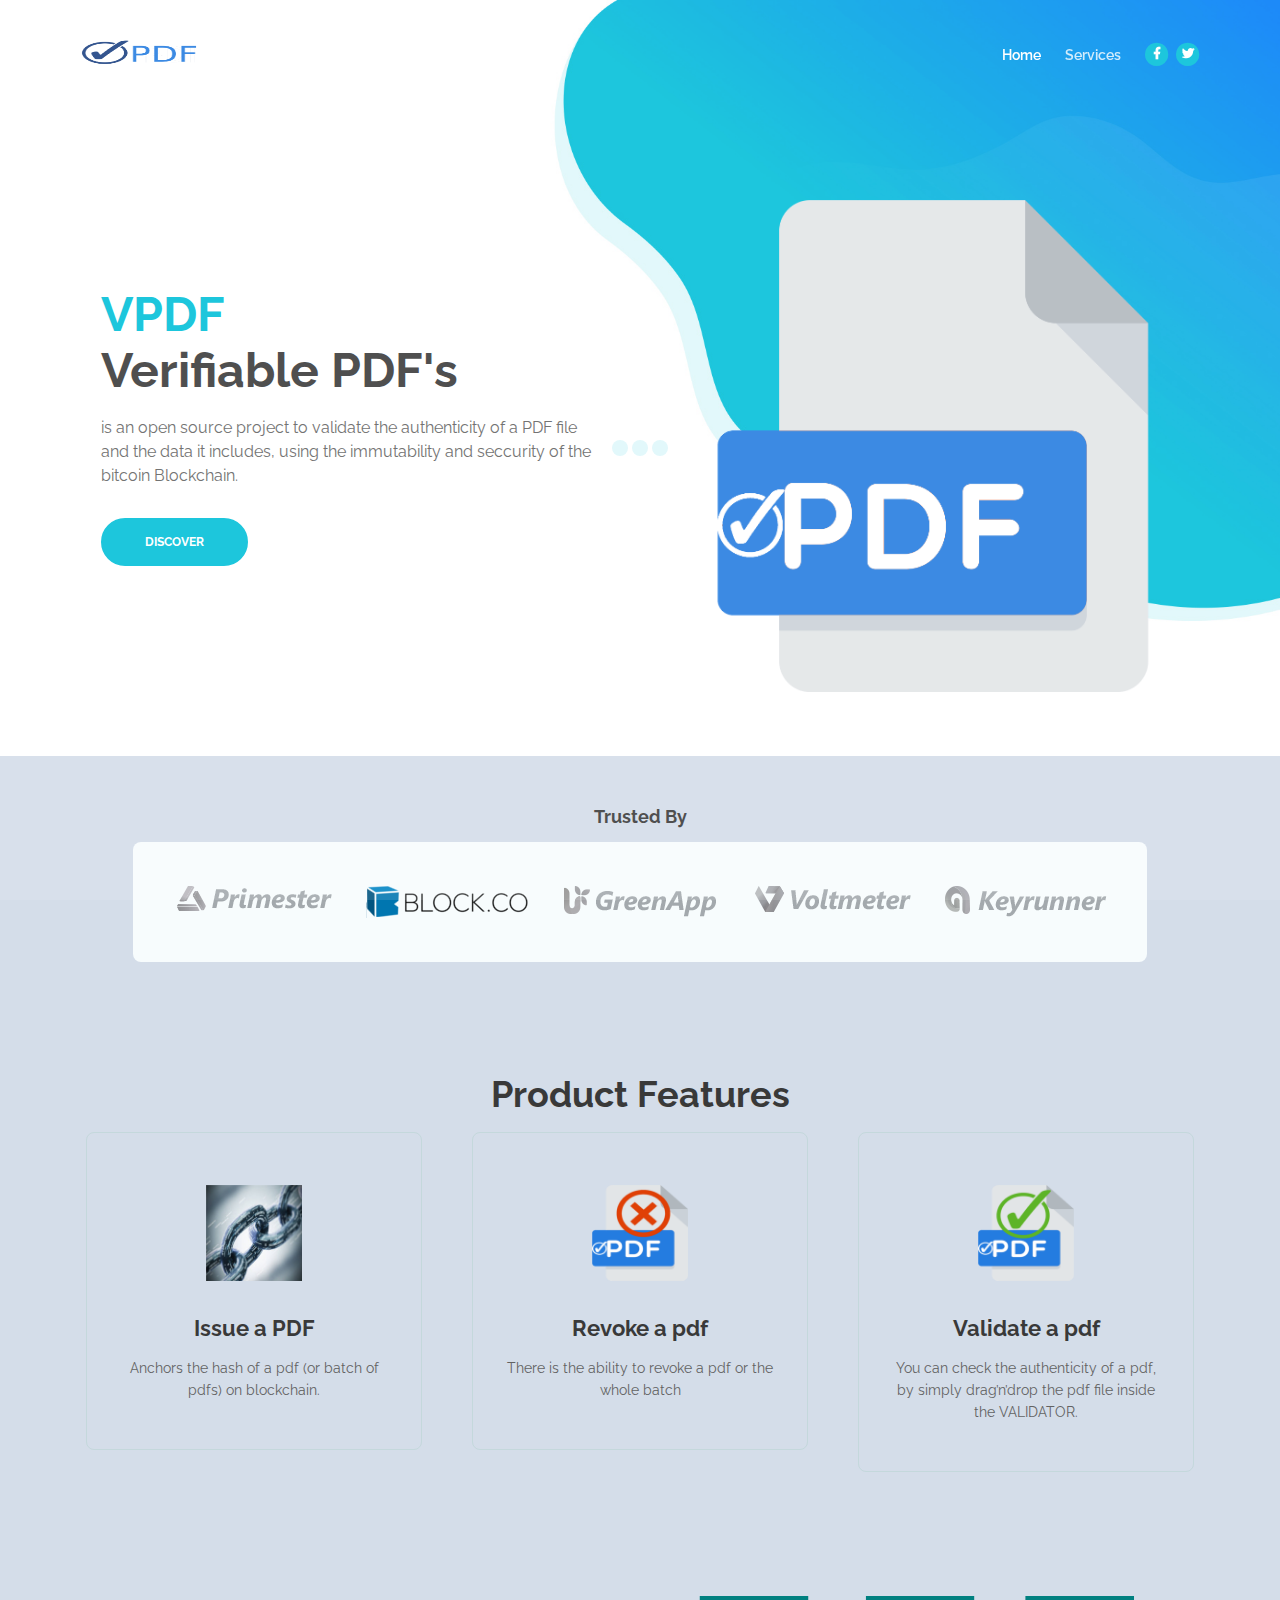
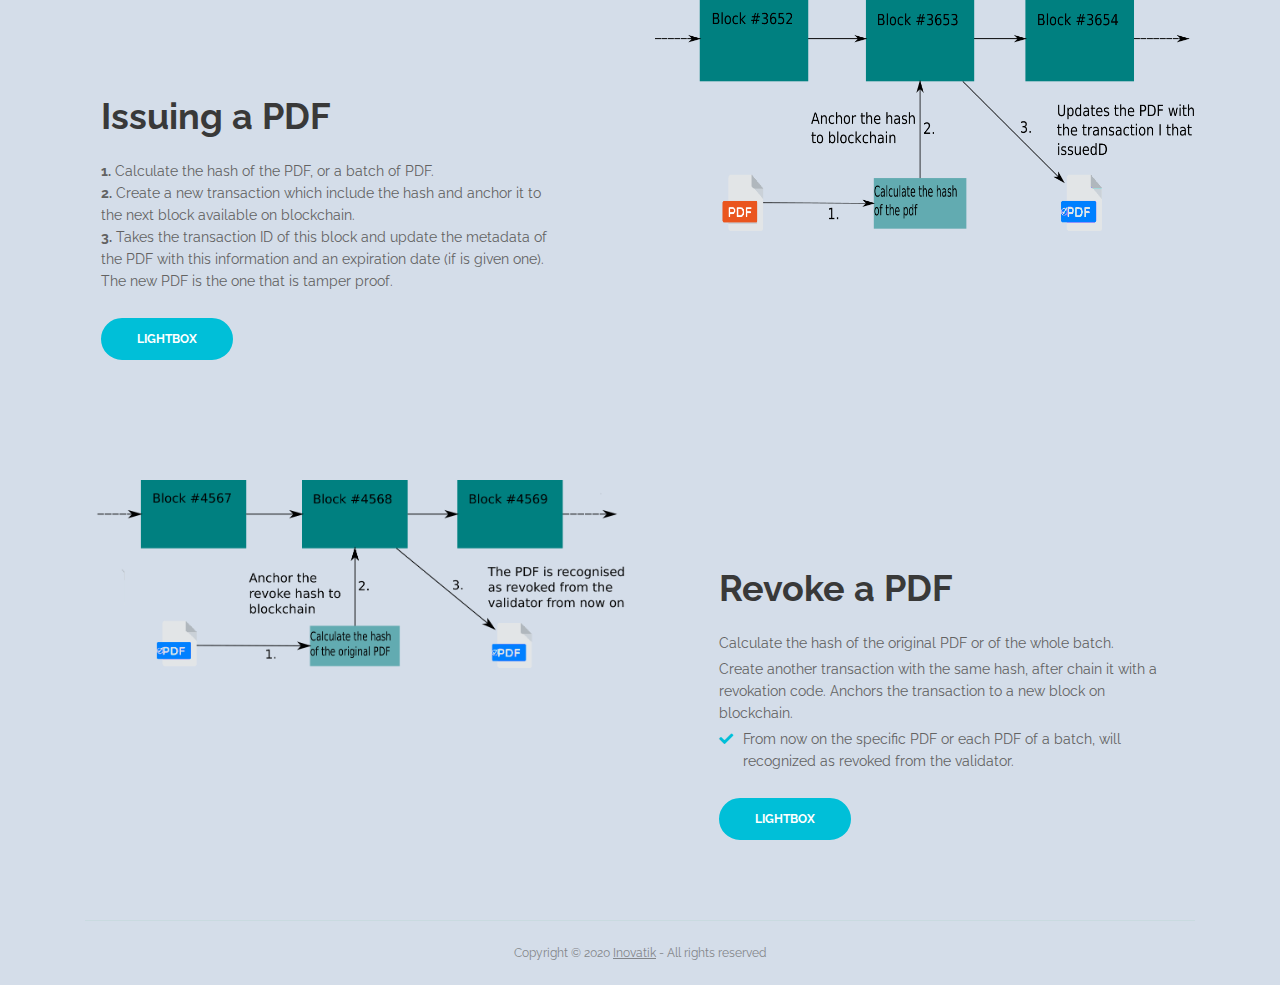
==== commit dbeff8a5: "update, remaining some ui fixes and validator addition" ====
--- a/index.html
+++ b/index.html
@@ -50,7 +50,7 @@
         <!-- <a class="navbar-brand logo-text page-scroll" href="index.html">Evolo</a> -->
 
         <!-- Image Logo -->
-        <a class="navbar-brand logo-image" href="http://www.block.co"><img src="images/blockco_logo.png" alt="alternative"></a>
+        <a class="navbar-brand logo-image" href="http://www.block.co"><img src="images/VPDF_logo.png" alt="alternative"></a>
         
         <!-- Mobile Menu Toggle Button -->
         <button class="navbar-toggler" type="button" data-toggle="collapse" data-target="#navbarsExampleDefault" aria-controls="navbarsExampleDefault" aria-expanded="false" aria-label="Toggle navigation">
@@ -67,27 +67,27 @@
                 <li class="nav-item">
                     <a class="nav-link page-scroll" href="#services">Services</a>
                 </li>
-                <li class="nav-item">
+                <!-- <li class="nav-item">
                     <a class="nav-link page-scroll" href="#pricing">Pricing</a>
                 </li>
                 <li class="nav-item">
                     <a class="nav-link page-scroll" href="#request">Request</a>
-                </li>
+                </li> -->
 
                 <!-- Dropdown Menu -->          
-                <li class="nav-item dropdown">
+                <!-- <li class="nav-item dropdown">
                     <a class="nav-link dropdown-toggle page-scroll" href="#about" id="navbarDropdown" role="button" aria-haspopup="true" aria-expanded="false">About</a>
                     <div class="dropdown-menu" aria-labelledby="navbarDropdown">
                         <a class="dropdown-item" href="terms-conditions.html"><span class="item-text">Terms Conditions</span></a>
                         <div class="dropdown-items-divide-hr"></div>
                         <a class="dropdown-item" href="privacy-policy.html"><span class="item-text">Privacy Policy</span></a>
                     </div>
-                </li>
+                </li> -->
                 <!-- end of dropdown menu -->
 
-                <li class="nav-item">
+                <!-- <li class="nav-item">
                     <a class="nav-link page-scroll" href="#contact">Contact</a>
-                </li>
+                </li> -->
             </ul>
             <span class="nav-item social-icons">
                 <span class="fa-stack">
@@ -115,14 +115,14 @@
                 <div class="row">
                     <div class="col-lg-6">
                         <div class="text-container">
-                            <h1><span class="turquoise">StartUp Landing</span> Page Template Free</h1>
-                            <p class="p-large">Use Evolo free landing page template to promote your business startup and generate leads for the offered services</p>
+                            <h1><span class="turquoise">VPDF</span> <br>Verifiable PDF's</h1>
+                            <p class="p-large">is an open source project to validate the authenticity of a PDF file and the data it includes, using the immutability and seccurity of the bitcoin Blockchain.</p>
                             <a class="btn-solid-lg page-scroll" href="#services">DISCOVER</a>
                         </div> <!-- end of text-container -->
                     </div> <!-- end of col -->
                     <div class="col-lg-6">
                         <div class="image-container">
-                            <img class="img-fluid" src="images/header-teamwork.svg" alt="alternative">
+                            <img class="img-fluid" src="images/VPDF_Image.png" alt="alternative">
                         </div> <!-- end of image-container -->
                     </div> <!-- end of col -->
                 </div> <!-- end of row -->
@@ -150,6 +150,11 @@
                                 </div>
                                 <div class="swiper-slide">
                                     <div class="image-container">
+                                        <img class="img-responsive" src="images/horizontal_logo_162x31.png" alt="alternative">
+                                    </div>
+                                </div>
+                                <div class="swiper-slide">
+                                    <div class="image-container">
                                         <img class="img-responsive" src="images/customer-logo-2.png" alt="alternative">
                                     </div>
                                 </div>
@@ -190,8 +195,8 @@
         <div class="container">
             <div class="row">
                 <div class="col-lg-12">
-                    <h2>Business Growth Services</h2>
-                    <p class="p-heading p-large">We serve small and medium sized companies in all tech related industries with high quality growth services which are presented below</p>
+                    <h2>Product Features </h2>
+                    <!-- <p class="p-heading p-large">We serve small and medium sized companies in all tech related industries with high quality growth services which are presented below</p> -->
                 </div> <!-- end of col -->
             </div> <!-- end of row -->
             <div class="row">
@@ -199,30 +204,30 @@
 
                     <!-- Card -->
                     <div class="card">
-                        <img class="card-image" src="images/services-icon-1.svg" alt="alternative">
+                        <img class="card-image" src="images/blockchain.jpg" alt="alternative">
                         <div class="card-body">
-                            <h4 class="card-title">Market Analysis</h4>
-                            <p>Our team of enthusiastic marketers will analyse and evaluate how your company stacks against the closest competitors</p>
+                            <h4 class="card-title">Issue a PDF</h4>
+                            <p>Anchors the hash of a pdf (or batch of pdfs) on blockchain.</p>
                         </div>
                     </div>
                     <!-- end of card -->
 
                     <!-- Card -->
                     <div class="card">
-                        <img class="card-image" src="images/services-icon-2.svg" alt="alternative">
+                        <img class="card-image" src="images/VPDF_revoked_200x200.png" alt="alternative">
                         <div class="card-body">
-                            <h4 class="card-title">Opportunity Scan</h4>
-                            <p>Once the market analysis process is completed our staff will search for opportunities that are in reach</p>
+                            <h4 class="card-title">Revoke a pdf</h4>
+                            <p>There is the ability to revoke a pdf or the whole batch</p>
                         </div>
                     </div>
                     <!-- end of card -->
 
                     <!-- Card -->
                     <div class="card">
-                        <img class="card-image" src="images/services-icon-3.svg" alt="alternative">
+                        <img class="card-image" src="images/VPDF_VALID_200x200.png" alt="alternative">
                         <div class="card-body">
-                            <h4 class="card-title">Action Plan</h4>
-                            <p>With all the information in place you will be presented with an action plan that your company needs to follow</p>
+                            <h4 class="card-title">Validate a pdf</h4>
+                            <p>You can check the authenticity of a pdf, by simply drag’n’drop the pdf file inside the VALIDATOR. </p>
                         </div>
                     </div>
                     <!-- end of card -->
@@ -240,14 +245,17 @@
             <div class="row">
                 <div class="col-lg-6">
                     <div class="text-container">
-                        <h2>Design And Plan Your Business Growth Steps</h2>
-                        <p>Use our staff and our expertise to design and plan your business growth strategy. Evolo team is eager to advise you on the best opportunities that you should look into</p>
+                        <h2>Issuing a PDF</h2>
+                        <p> 
+                            <b>1.</b> Calculate the hash of the PDF, or a batch of PDF.<br>
+                            <b>2.</b> Create a new transaction which include the hash and anchor it to the next block available on blockchain. <br>
+                            <b>3.</b> Takes the transaction ID of this block and update the metadata of the PDF with this information and an expiration date (if is given one). The new PDF is the one that is tamper proof. </p>
                         <a class="btn-solid-reg popup-with-move-anim" href="#details-lightbox-1">LIGHTBOX</a>
                     </div> <!-- end of text-container -->
                 </div> <!-- end of col -->
                 <div class="col-lg-6">
                     <div class="image-container">
-                        <img class="img-fluid" src="images/details-1-office-worker.svg" alt="alternative">
+                        <img class="img-fluid" src="images/image13011.png" alt="alternative">
                     </div> <!-- end of image-container -->
                 </div> <!-- end of col -->
             </div> <!-- end of row -->
@@ -262,26 +270,20 @@
             <div class="row">
                 <div class="col-lg-6">
                     <div class="image-container">
-                        <img class="img-fluid" src="images/details-2-office-team-work.svg" alt="alternative">
+                        <img class="img-fluid" src="images/flowRoot119.png" alt="alternative">
                     </div> <!-- end of image-container -->
                 </div> <!-- end of col -->
                 <div class="col-lg-6">
                     <div class="text-container">
-                        <h2>Search For Optimization Wherever Is Possible</h2>
-                        <ul class="list-unstyled li-space-lg">
+                        <h2>Revoke a PDF</h2>
+                        <ol class="list-unstyled li-space-lg">
+                            <li >Calculate the hash of the original PDF or of the whole batch.</li>
+                            <li>Create another transaction with the same hash, after chain it with a revokation code. Anchors the transaction to a new block on blockchain.</li>
                             <li class="media">
                                 <i class="fas fa-check"></i>
-                                <div class="media-body">Basically we'll teach you step by step what you need to do</div>
+                                <div class="media-body">From now on the specific PDF or each PDF of a batch, will recognized as revoked from the validator. </div>
                             </li>
-                            <li class="media">
-                                <i class="fas fa-check"></i>
-                                <div class="media-body">In order to develop your company and reach new heights</div>
-                            </li>
-                            <li class="media">
-                                <i class="fas fa-check"></i>
-                                <div class="media-body">Everyone will be pleased from stakeholders to employees</div>
-                            </li>
-                        </ul>
+                        </ol>
                         <a class="btn-solid-reg popup-with-move-anim" href="#details-lightbox-2">LIGHTBOX</a>
                     </div> <!-- end of text-container -->
                 </div> <!-- end of col -->
@@ -377,555 +379,6 @@
     </div> <!-- end of lightbox-basic -->
     <!-- end of details lightbox 2 -->
     <!-- end of details lightboxes -->
-
-
-    <!-- Pricing -->
-    <div id="pricing" class="cards-2">
-        <div class="container">
-            <div class="row">
-                <div class="col-lg-12">
-                    <h2>Multiple Pricing Options</h2>
-                    <p class="p-heading p-large">We've prepared pricing plans for all budgets so you can get started right away. They're great for small companies and large organizations</p>
-                </div> <!-- end of col -->
-            </div> <!-- end of row -->
-            <div class="row">
-                <div class="col-lg-12">
-
-                    <!-- Card-->
-                    <div class="card">
-                        <div class="card-body">
-                            <div class="card-title">STARTER</div>
-                            <div class="card-subtitle">Just to see what can be achieved</div>
-                            <hr class="cell-divide-hr">
-                            <div class="price">
-                                <span class="currency">$</span><span class="value">199</span>
-                                <div class="frequency">monthly</div>
-                            </div>
-                            <hr class="cell-divide-hr">
-                            <ul class="list-unstyled li-space-lg">
-                                <li class="media">
-                                    <i class="fas fa-check"></i><div class="media-body">Improve Your Email Marketing</div>
-                                </li>
-                                <li class="media">
-                                    <i class="fas fa-check"></i><div class="media-body">User And Admin Rights Control</div>
-                                </li>
-                                <li class="media">
-                                    <i class="fas fa-times"></i><div class="media-body">List Building And Cleaning</div>
-                                </li>
-                                <li class="media">
-                                    <i class="fas fa-times"></i><div class="media-body">Collected Data Management</div>
-                                </li>
-                                <li class="media">
-                                    <i class="fas fa-times"></i><div class="media-body">More Planning And Evaluation</div>
-                                </li>
-                            </ul>
-                            <div class="button-wrapper">
-                                <a class="btn-solid-reg page-scroll" href="#request">REQUEST</a>
-                            </div>
-                        </div>
-                    </div> <!-- end of card -->
-                    <!-- end of card -->
-
-                    <!-- Card-->
-                    <div class="card">
-                        <div class="card-body">
-                            <div class="card-title">MEDIUM</div>
-                            <div class="card-subtitle">Very appropriate for the short term</div>
-                            <hr class="cell-divide-hr">
-                            <div class="price">
-                                <span class="currency">$</span><span class="value">299</span>
-                                <div class="frequency">monthly</div>
-                            </div>
-                            <hr class="cell-divide-hr">
-                            <ul class="list-unstyled li-space-lg">
-                                <li class="media">
-                                    <i class="fas fa-check"></i><div class="media-body">Improve Your Email Marketing</div>
-                                </li>
-                                <li class="media">
-                                    <i class="fas fa-check"></i><div class="media-body">User And Admin Rights Control</div>
-                                </li>
-                                <li class="media">
-                                    <i class="fas fa-check"></i><div class="media-body">List Building And Cleaning</div>
-                                </li>
-                                <li class="media">
-                                    <i class="fas fa-check"></i><div class="media-body">Collected Data Management</div>
-                                </li>
-                                <li class="media">
-                                    <i class="fas fa-times"></i><div class="media-body">More Planning And Evaluation</div>
-                                </li>
-                            </ul>
-                            <div class="button-wrapper">
-                                <a class="btn-solid-reg page-scroll" href="#request">REQUEST</a>
-                            </div>
-                        </div>
-                    </div> <!-- end of card -->
-                    <!-- end of card -->
-
-                    <!-- Card-->
-                    <div class="card">
-                        <div class="label">
-                            <p class="best-value">Best Value</p>
-                        </div>
-                        <div class="card-body">
-                            <div class="card-title">COMPLETE</div>
-                            <div class="card-subtitle">Must have for large companies</div>
-                            <hr class="cell-divide-hr">
-                            <div class="price">
-                                <span class="currency">$</span><span class="value">399</span>
-                                <div class="frequency">monthly</div>
-                            </div>
-                            <hr class="cell-divide-hr">
-                            <ul class="list-unstyled li-space-lg">
-                                <li class="media">
-                                    <i class="fas fa-check"></i><div class="media-body">Improve Your Email Marketing</div>
-                                </li>
-                                <li class="media">
-                                    <i class="fas fa-check"></i><div class="media-body">User And Admin Rights Control</div>
-                                </li>
-                                <li class="media">
-                                    <i class="fas fa-check"></i><div class="media-body">List Building And Cleaning</div>
-                                </li>
-                                <li class="media">
-                                    <i class="fas fa-check"></i><div class="media-body">Collected Data Management</div>
-                                </li>
-                                <li class="media">
-                                    <i class="fas fa-check"></i><div class="media-body">More Planning And Evaluation</div>
-                                </li>
-                            </ul>
-                            <div class="button-wrapper">
-                                <a class="btn-solid-reg page-scroll" href="#request">REQUEST</a>
-                            </div>
-                        </div>
-                    </div> <!-- end of card -->
-                    <!-- end of card -->
-
-                </div> <!-- end of col -->
-            </div> <!-- end of row -->
-        </div> <!-- end of container -->
-    </div> <!-- end of cards-2 -->
-    <!-- end of pricing -->
-
-
-    <!-- Request -->
-    <div id="request" class="form-1">
-        <div class="container">
-            <div class="row">
-                <div class="col-lg-6">
-                    <div class="text-container">
-                        <h2>Fill The Following Form To Request A Meeting</h2>
-                        <p>Evolo is one of the easiest and feature packed marketing automation apps in the market. Discover what it can do for your business organization right away.</p>
-                        <ul class="list-unstyled li-space-lg">
-                            <li class="media">
-                                <i class="fas fa-check"></i>
-                                <div class="media-body"><strong class="blue">Automate your marketing</strong> activities and get results today</div>
-                            </li>
-                            <li class="media">
-                                <i class="fas fa-check"></i>
-                                <div class="media-body"><strong class="blue">Interact with all your</strong> targeted customers at a personal level</div>
-                            </li>
-                            <li class="media">
-                                <i class="fas fa-check"></i>
-                                <div class="media-body"><strong class="blue">Convince them to buy</strong> your company's awesome products</div>
-                            </li>
-                            <li class="media">
-                                <i class="fas fa-check"></i>
-                                <div class="media-body"><strong class="blue">Save precious time</strong> and invest it where you need it the most</div>
-                            </li>
-                        </ul>
-                    </div> <!-- end of text-container -->
-                </div> <!-- end of col -->
-                <div class="col-lg-6">
-
-                    <!-- Request Form -->
-                    <div class="form-container">
-                        <form id="requestForm" data-toggle="validator" data-focus="false">
-                            <div class="form-group">
-                                <input type="text" class="form-control-input" id="rname" name="rname" required>
-                                <label class="label-control" for="rname">Full name</label>
-                                <div class="help-block with-errors"></div>
-                            </div>
-                            <div class="form-group">
-                                <input type="email" class="form-control-input" id="remail" name="remail" required>
-                                <label class="label-control" for="remail">Email</label>
-                                <div class="help-block with-errors"></div>
-                            </div>
-                            <div class="form-group">
-                                <input type="text" class="form-control-input" id="rphone" name="rphone" required>
-                                <label class="label-control" for="rphone">Phone</label>
-                                <div class="help-block with-errors"></div>
-                            </div>
-                            <div class="form-group">
-                                <select class="form-control-select" id="rselect" required>
-                                    <option class="select-option" value="" disabled selected>Interested in...</option>
-                                    <option class="select-option" value="Personal Loan">Starter</option>
-                                    <option class="select-option" value="Car Loan">Medium</option>
-                                    <option class="select-option" value="House Loan">Complete</option>
-                                </select>
-                                <div class="help-block with-errors"></div>
-                            </div>
-                            <div class="form-group checkbox">
-                                <input type="checkbox" id="rterms" value="Agreed-to-Terms" name="rterms" required>I agree with Evolo's stated <a href="privacy-policy.html">Privacy Policy</a> and <a href="terms-conditions.html">Terms & Conditions</a>
-                                <div class="help-block with-errors"></div>
-                            </div>
-                            <div class="form-group">
-                                <button type="submit" class="form-control-submit-button">REQUEST</button>
-                            </div>
-                            <div class="form-message">
-                                <div id="rmsgSubmit" class="h3 text-center hidden"></div>
-                            </div>
-                        </form>
-                    </div> <!-- end of form-container -->
-                    <!-- end of request form -->
-
-                </div> <!-- end of col -->
-            </div> <!-- end of row -->
-        </div> <!-- end of container -->
-    </div> <!-- end of form-1 -->
-    <!-- end of request -->
-
-
-    <!-- Video -->
-    <div class="basic-3">
-        <div class="container">
-            <div class="row">
-                <div class="col-lg-12">
-                    <h2>Check Out The Video</h2>
-                </div> <!-- end of col -->
-            </div> <!-- end of row -->
-            <div class="row">
-                <div class="col-lg-12">
-                    
-                    <!-- Video Preview -->
-                    <div class="image-container">
-                        <div class="video-wrapper">
-                            <a class="popup-youtube" href="https://www.youtube.com/watch?v=fLCjQJCekTs" data-effect="fadeIn">
-                                <img class="img-fluid" src="images/video-frame.svg" alt="alternative">
-                                <span class="video-play-button">
-                                    <span></span>
-                                </span>
-                            </a>
-                        </div> <!-- end of video-wrapper -->
-                    </div> <!-- end of image-container -->
-                    <!-- end of video preview -->
-
-                    <p>This video will show you a case study for one of our <strong>Major Customers</strong> and will help you understand why your startup needs Evolo in this highly competitive market</p>
-                </div> <!-- end of col -->
-            </div> <!-- end of row -->
-        </div> <!-- end of container -->
-    </div> <!-- end of basic-3 -->
-    <!-- end of video -->
-
-
-    <!-- Testimonials -->
-    <div class="slider-2">
-        <div class="container">
-            <div class="row">
-                <div class="col-lg-6">
-                    <div class="image-container">
-                        <img class="img-fluid" src="images/testimonials-2-men-talking.svg" alt="alternative">
-                    </div> <!-- end of image-container -->
-                </div> <!-- end of col -->
-                <div class="col-lg-6">
-                    <h2>Testimonials</h2>
-
-                    <!-- Card Slider -->
-                    <div class="slider-container">
-                        <div class="swiper-container card-slider">
-                            <div class="swiper-wrapper">
-                                
-                                <!-- Slide -->
-                                <div class="swiper-slide">
-                                    <div class="card">
-                                        <img class="card-image" src="images/testimonial-1.svg" alt="alternative">
-                                        <div class="card-body">
-                                            <p class="testimonial-text">I just finished my trial period and was so amazed with the support and results that I purchased Evolo right away at the special price.</p>
-                                            <p class="testimonial-author">Jude Thorn - Designer</p>
-                                        </div>
-                                    </div>
-                                </div> <!-- end of swiper-slide -->
-                                <!-- end of slide -->
-        
-                                <!-- Slide -->
-                                <div class="swiper-slide">
-                                    <div class="card">
-                                        <img class="card-image" src="images/testimonial-2.svg" alt="alternative">
-                                        <div class="card-body">
-                                            <p class="testimonial-text">Evolo has always helped or startup to position itself in the highly competitive market of mobile applications. You will not regret using it!</p>
-                                            <p class="testimonial-author">Marsha Singer - Developer</p>
-                                        </div>
-                                    </div>        
-                                </div> <!-- end of swiper-slide -->
-                                <!-- end of slide -->
-        
-                                <!-- Slide -->
-                                <div class="swiper-slide">
-                                    <div class="card">
-                                        <img class="card-image" src="images/testimonial-3.svg" alt="alternative">
-                                        <div class="card-body">
-                                            <p class="testimonial-text">Love their services and was so amazed with the support and results that I purchased Evolo for two years in a row. They are awesome.</p>
-                                            <p class="testimonial-author">Roy Smith - Marketer</p>
-                                        </div>
-                                    </div>        
-                                </div> <!-- end of swiper-slide -->
-                                <!-- end of slide -->
-                               
-                            </div> <!-- end of swiper-wrapper -->
-        
-                            <!-- Add Arrows -->
-                            <div class="swiper-button-next"></div>
-                            <div class="swiper-button-prev"></div>
-                            <!-- end of add arrows -->
-        
-                        </div> <!-- end of swiper-container -->
-                    </div> <!-- end of slider-container -->
-                    <!-- end of card slider -->
-
-                </div> <!-- end of col -->
-            </div> <!-- end of row -->
-        </div> <!-- end of container -->
-    </div> <!-- end of slider-2 -->
-    <!-- end of testimonials -->
-
-
-    <!-- About -->
-    <div id="about" class="basic-4">
-        <div class="container">
-            <div class="row">
-                <div class="col-lg-12">
-                    <h2>About The Team</h2>
-                    <p class="p-heading p-large">Meat our team of specialized marketers and business developers which will help you research new products and launch them in new emerging markets</p>
-                </div> <!-- end of col -->
-            </div> <!-- end of row -->
-            <div class="row">
-                <div class="col-lg-12">
-                    
-                    <!-- Team Member -->
-                    <div class="team-member">
-                        <div class="image-wrapper">
-                            <img class="img-fluid" src="images/team-member-1.svg" alt="alternative">
-                        </div> <!-- end of image-wrapper -->
-                        <p class="p-large"><strong>Lacy Whitelong</strong></p>
-                        <p class="job-title">Business Developer</p>
-                        <span class="social-icons">
-                            <span class="fa-stack">
-                                <a href="#your-link">
-                                    <i class="fas fa-circle fa-stack-2x facebook"></i>
-                                    <i class="fab fa-facebook-f fa-stack-1x"></i>
-                                </a>
-                            </span>
-                            <span class="fa-stack">
-                                <a href="#your-link">
-                                    <i class="fas fa-circle fa-stack-2x twitter"></i>
-                                    <i class="fab fa-twitter fa-stack-1x"></i>
-                                </a>
-                            </span>
-                        </span> <!-- end of social-icons -->
-                    </div> <!-- end of team-member -->
-                    <!-- end of team member -->
-
-                    <!-- Team Member -->
-                    <div class="team-member">
-                        <div class="image-wrapper">
-                            <img class="img-fluid" src="images/team-member-2.svg" alt="alternative">
-                        </div> <!-- end of image wrapper -->
-                        <p class="p-large"><strong>Chris Brown</strong></p>
-                        <p class="job-title">Online Marketer</p>
-                        <span class="social-icons">
-                            <span class="fa-stack">
-                                <a href="#your-link">
-                                    <i class="fas fa-circle fa-stack-2x facebook"></i>
-                                    <i class="fab fa-facebook-f fa-stack-1x"></i>
-                                </a>
-                            </span>
-                            <span class="fa-stack">
-                                <a href="#your-link">
-                                    <i class="fas fa-circle fa-stack-2x twitter"></i>
-                                    <i class="fab fa-twitter fa-stack-1x"></i>
-                                </a>
-                            </span>
-                        </span> <!-- end of social-icons -->
-                    </div> <!-- end of team-member -->
-                    <!-- end of team member -->
-
-                    <!-- Team Member -->
-                    <div class="team-member">
-                        <div class="image-wrapper">
-                            <img class="img-fluid" src="images/team-member-3.svg" alt="alternative">
-                        </div> <!-- end of image wrapper -->
-                        <p class="p-large"><strong>Sheila Zimerman</strong></p>
-                        <p class="job-title">Software Engineer</p>
-                        <span class="social-icons">
-                            <span class="fa-stack">
-                                <a href="#your-link">
-                                    <i class="fas fa-circle fa-stack-2x facebook"></i>
-                                    <i class="fab fa-facebook-f fa-stack-1x"></i>
-                                </a>
-                            </span>
-                            <span class="fa-stack">
-                                <a href="#your-link">
-                                    <i class="fas fa-circle fa-stack-2x twitter"></i>
-                                    <i class="fab fa-twitter fa-stack-1x"></i>
-                                </a>
-                            </span>
-                        </span> <!-- end of social-icons -->
-                    </div> <!-- end of team-member -->
-                    <!-- end of team member -->
-
-                    <!-- Team Member -->
-                    <div class="team-member">
-                        <div class="image-wrapper">
-                            <img class="img-fluid" src="images/team-member-4.svg" alt="alternative">
-                        </div> <!-- end of image wrapper -->
-                        <p class="p-large"><strong>Mary Villalonga</strong></p>
-                        <p class="job-title">Product Manager</p>
-                        <span class="social-icons">
-                            <span class="fa-stack">
-                                <a href="#your-link">
-                                    <i class="fas fa-circle fa-stack-2x facebook"></i>
-                                    <i class="fab fa-facebook-f fa-stack-1x"></i>
-                                </a>
-                            </span>
-                            <span class="fa-stack">
-                                <a href="#your-link">
-                                    <i class="fas fa-circle fa-stack-2x twitter"></i>
-                                    <i class="fab fa-twitter fa-stack-1x"></i>
-                                </a>
-                            </span>
-                        </span> <!-- end of social-icons -->
-                    </div> <!-- end of team-member -->
-                    <!-- end of team member -->
-
-                </div> <!-- end of col -->
-            </div> <!-- end of row -->
-        </div> <!-- end of container -->
-    </div> <!-- end of basic-4 -->
-    <!-- end of about -->
-
-
-    <!-- Contact -->
-    <div id="contact" class="form-2">
-        <div class="container">
-            <div class="row">
-                <div class="col-lg-12">
-                    <h2>Contact Information</h2>
-                    <ul class="list-unstyled li-space-lg">
-                        <li class="address">Don't hesitate to give us a call or send us a contact form message</li>
-                        <li><i class="fas fa-map-marker-alt"></i>22 Innovative Area, San Francisco, CA 94043, US</li>
-                        <li><i class="fas fa-phone"></i><a class="turquoise" href="tel:003024630820">+81 720 2212</a></li>
-                        <li><i class="fas fa-envelope"></i><a class="turquoise" href="mailto:office@evolo.com">office@evolo.com</a></li>
-                    </ul>
-                </div> <!-- end of col -->
-            </div> <!-- end of row -->
-            <div class="row">
-                <div class="col-lg-6">
-                    <div class="map-responsive">
-                        <iframe src="https://www.google.com/maps/embed?pb=!1m18!1m12!1m3!1d100939.98555098464!2d-122.507640204439!3d37.757814996609724!2m3!1f0!2f0!3f0!3m2!1i1024!2i768!4f13.1!3m3!1m2!1s0x80859a6d00690021%3A0x4a501367f076adff!2sSan+Francisco%2C+CA%2C+USA!5e0!3m2!1sen!2sro!4v1498231462606" allowfullscreen></iframe>
-                    </div>
-                </div> <!-- end of col -->
-                <div class="col-lg-6">
-                    
-                    <!-- Contact Form -->
-                    <form id="contactForm" data-toggle="validator" data-focus="false">
-                        <div class="form-group">
-                            <input type="text" class="form-control-input" id="cname" required>
-                            <label class="label-control" for="cname">Name</label>
-                            <div class="help-block with-errors"></div>
-                        </div>
-                        <div class="form-group">
-                            <input type="email" class="form-control-input" id="cemail" required>
-                            <label class="label-control" for="cemail">Email</label>
-                            <div class="help-block with-errors"></div>
-                        </div>
-                        <div class="form-group">
-                            <textarea class="form-control-textarea" id="cmessage" required></textarea>
-                            <label class="label-control" for="cmessage">Your message</label>
-                            <div class="help-block with-errors"></div>
-                        </div>
-                        <div class="form-group checkbox">
-                            <input type="checkbox" id="cterms" value="Agreed-to-Terms" required>I have read and agree with Evolo's stated <a href="privacy-policy.html">Privacy Policy</a> and <a href="terms-conditions.html">Terms Conditions</a> 
-                            <div class="help-block with-errors"></div>
-                        </div>
-                        <div class="form-group">
-                            <button type="submit" class="form-control-submit-button">SUBMIT MESSAGE</button>
-                        </div>
-                        <div class="form-message">
-                            <div id="cmsgSubmit" class="h3 text-center hidden"></div>
-                        </div>
-                    </form>
-                    <!-- end of contact form -->
-
-                </div> <!-- end of col -->
-            </div> <!-- end of row -->
-        </div> <!-- end of container -->
-    </div> <!-- end of form-2 -->
-    <!-- end of contact -->
-
-
-    <!-- Footer -->
-    <div class="footer">
-        <div class="container">
-            <div class="row">
-                <div class="col-md-4">
-                    <div class="footer-col">
-                        <h4>About Evolo</h4>
-                        <p>We're passionate about offering some of the best business growth services for startups</p>
-                    </div>
-                </div> <!-- end of col -->
-                <div class="col-md-4">
-                    <div class="footer-col middle">
-                        <h4>Important Links</h4>
-                        <ul class="list-unstyled li-space-lg">
-                            <li class="media">
-                                <i class="fas fa-square"></i>
-                                <div class="media-body">Our business partners <a class="turquoise" href="#your-link">startupguide.com</a></div>
-                            </li>
-                            <li class="media">
-                                <i class="fas fa-square"></i>
-                                <div class="media-body">Read our <a class="turquoise" href="terms-conditions.html">Terms & Conditions</a>, <a class="turquoise" href="privacy-policy.html">Privacy Policy</a></div>
-                            </li>
-                        </ul>
-                    </div>
-                </div> <!-- end of col -->
-                <div class="col-md-4">
-                    <div class="footer-col last">
-                        <h4>Social Media</h4>
-                        <span class="fa-stack">
-                            <a href="#your-link">
-                                <i class="fas fa-circle fa-stack-2x"></i>
-                                <i class="fab fa-facebook-f fa-stack-1x"></i>
-                            </a>
-                        </span>
-                        <span class="fa-stack">
-                            <a href="#your-link">
-                                <i class="fas fa-circle fa-stack-2x"></i>
-                                <i class="fab fa-twitter fa-stack-1x"></i>
-                            </a>
-                        </span>
-                        <span class="fa-stack">
-                            <a href="#your-link">
-                                <i class="fas fa-circle fa-stack-2x"></i>
-                                <i class="fab fa-google-plus-g fa-stack-1x"></i>
-                            </a>
-                        </span>
-                        <span class="fa-stack">
-                            <a href="#your-link">
-                                <i class="fas fa-circle fa-stack-2x"></i>
-                                <i class="fab fa-instagram fa-stack-1x"></i>
-                            </a>
-                        </span>
-                        <span class="fa-stack">
-                            <a href="#your-link">
-                                <i class="fas fa-circle fa-stack-2x"></i>
-                                <i class="fab fa-linkedin-in fa-stack-1x"></i>
-                            </a>
-                        </span>
-                    </div> 
-                </div> <!-- end of col -->
-            </div> <!-- end of row -->
-        </div> <!-- end of container -->
-    </div> <!-- end of footer -->  
-    <!-- end of footer -->
-
 
     <!-- Copyright -->
     <div class="copyright">
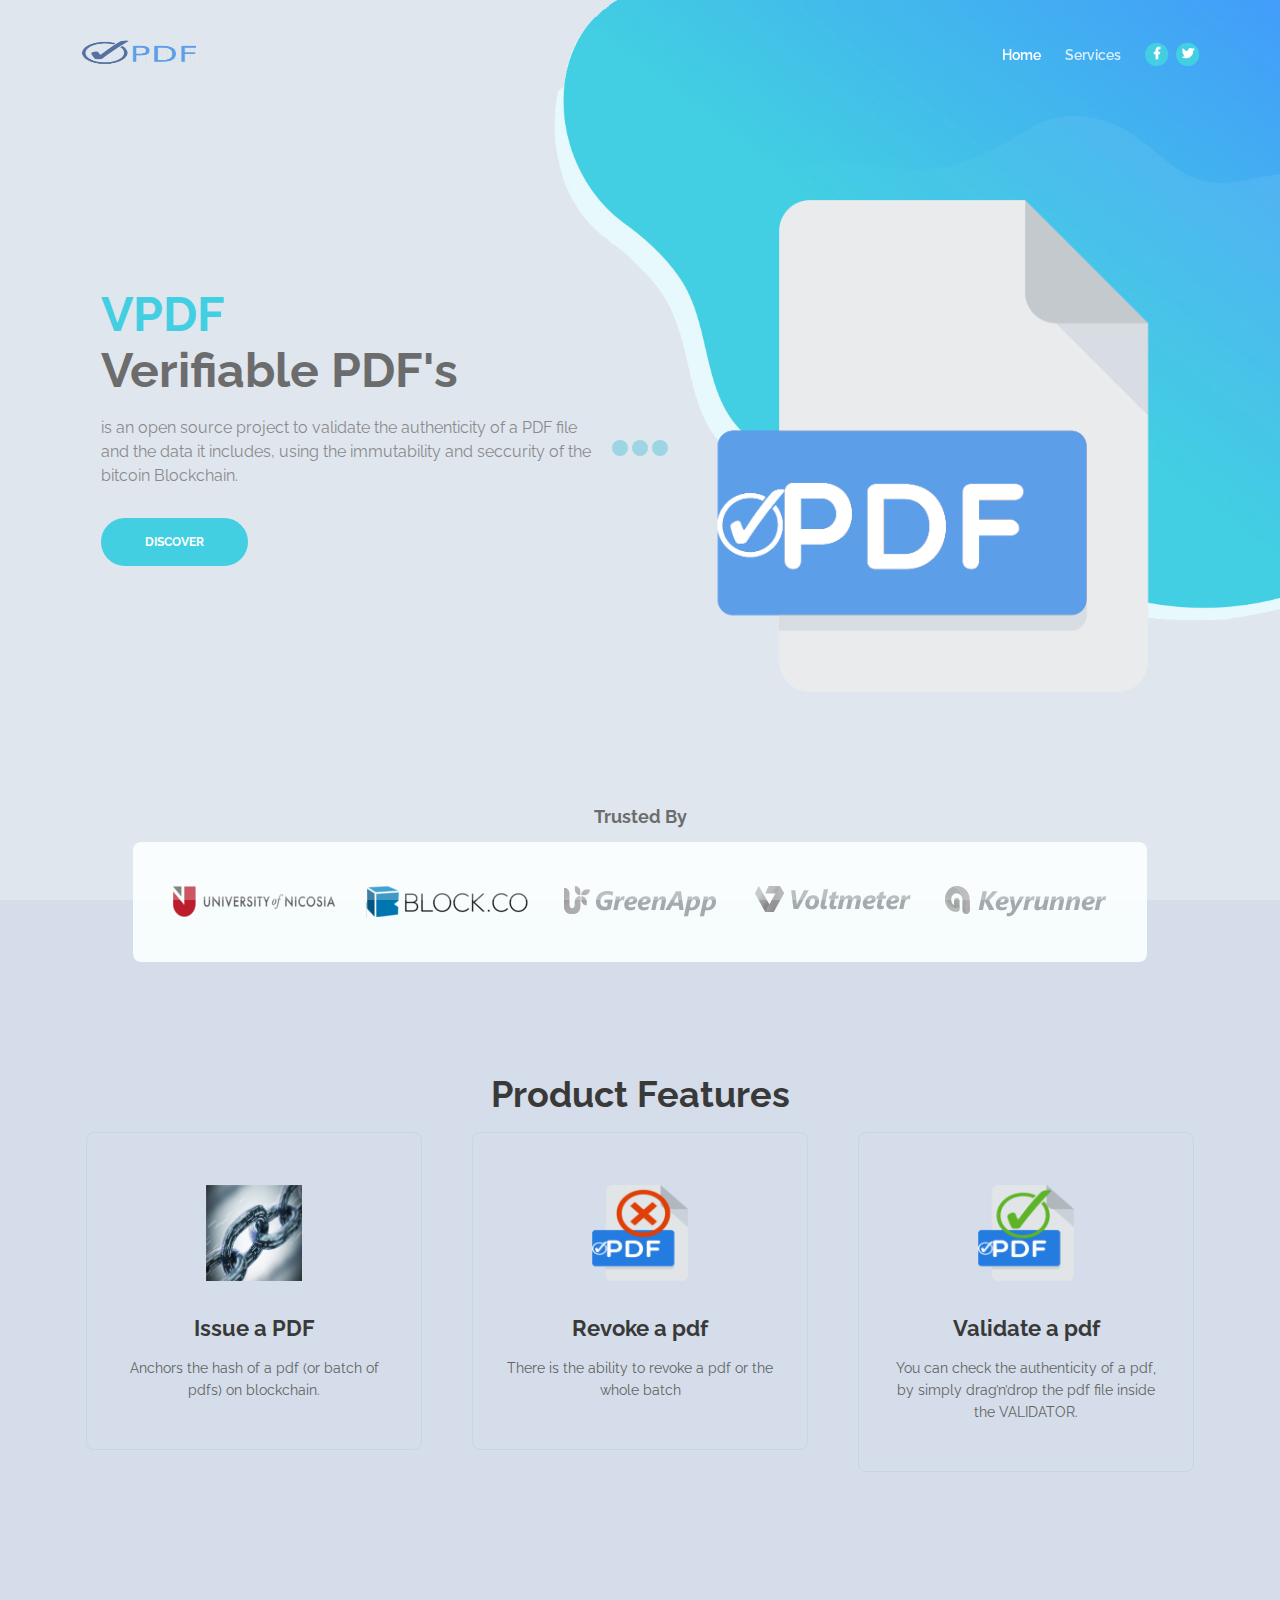
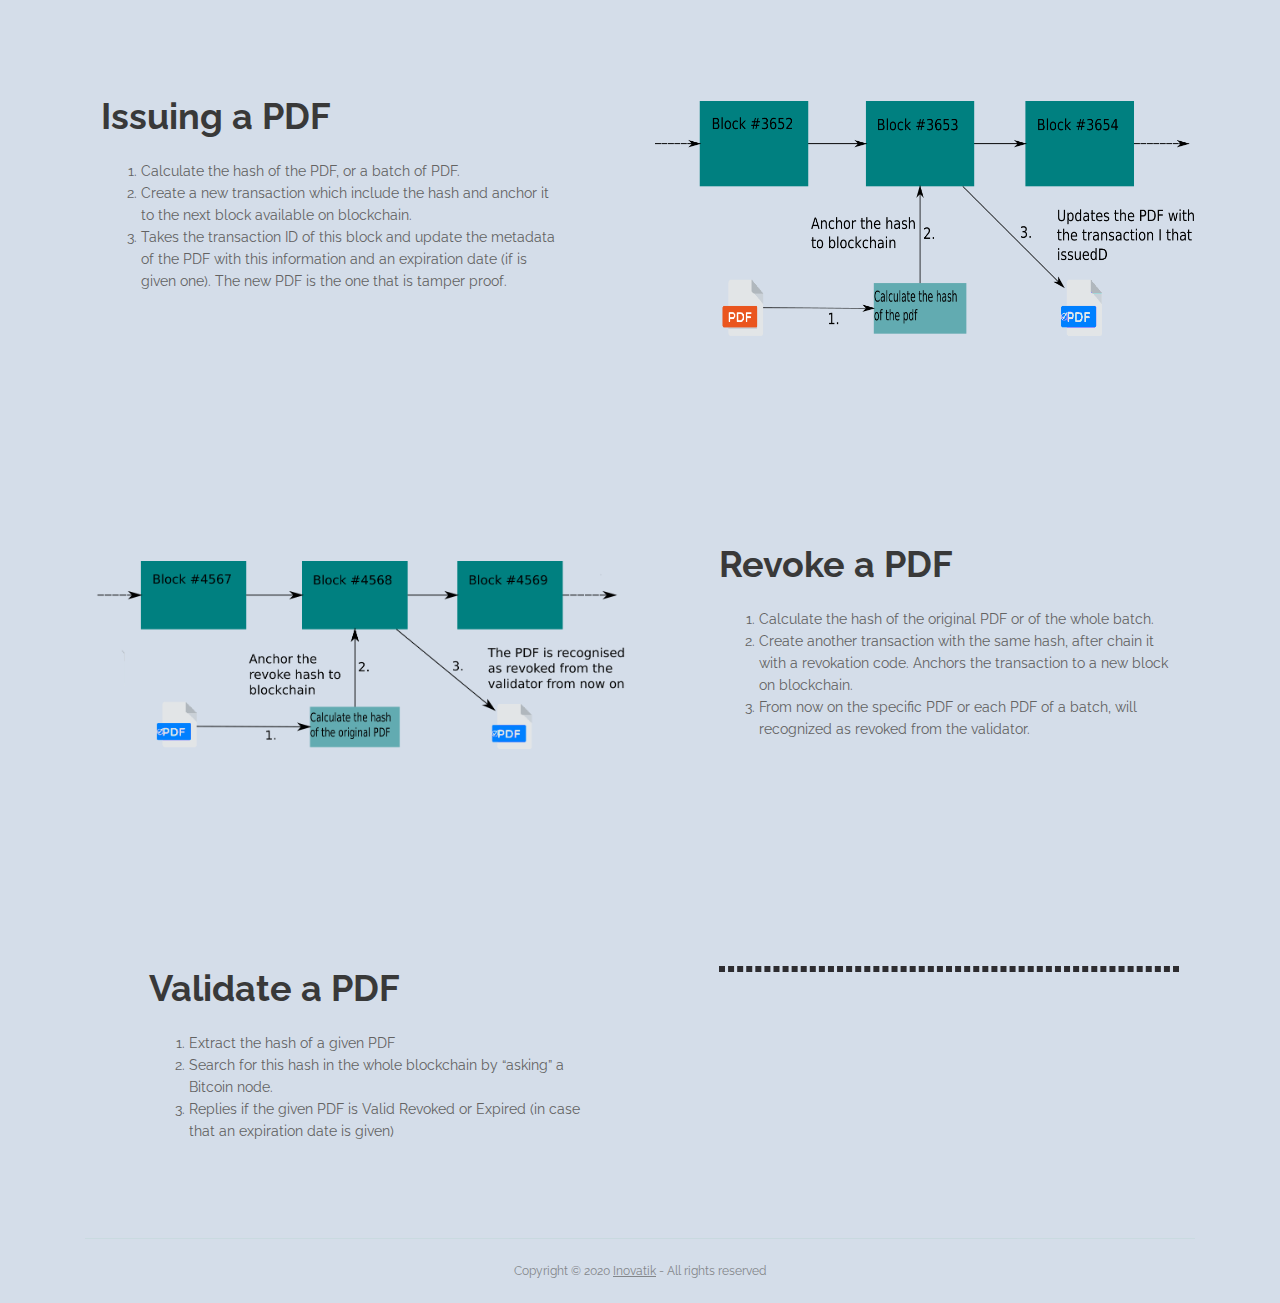
==== commit 702127e4: "almost ready web page" ====
--- a/index.html
+++ b/index.html
@@ -145,7 +145,7 @@
                             <div class="swiper-wrapper">
                                 <div class="swiper-slide">
                                     <div class="image-container">
-                                        <img class="img-responsive" src="images/customer-logo-1.png" alt="alternative">
+                                        <img class="img-responsive" src="images/UN-of-NIC-Horizontal-162x31.png" alt="alternative">
                                     </div>
                                 </div>
                                 <div class="swiper-slide">
@@ -246,16 +246,23 @@
                 <div class="col-lg-6">
                     <div class="text-container">
                         <h2>Issuing a PDF</h2>
-                        <p> 
-                            <b>1.</b> Calculate the hash of the PDF, or a batch of PDF.<br>
-                            <b>2.</b> Create a new transaction which include the hash and anchor it to the next block available on blockchain. <br>
-                            <b>3.</b> Takes the transaction ID of this block and update the metadata of the PDF with this information and an expiration date (if is given one). The new PDF is the one that is tamper proof. </p>
-                        <a class="btn-solid-reg popup-with-move-anim" href="#details-lightbox-1">LIGHTBOX</a>
+                        <ol> 
+                            <li>
+                                <div class="media-body">Calculate the hash of the PDF, or a batch of PDF.</div>
+                            </li> 
+                            <li>
+                                <div class="media-body">Create a new transaction which include the hash and anchor it to the next block available on blockchain.</div>
+                            </li>
+                            <li>
+                                <div class="media-body">Takes the transaction ID of this block and update the metadata of the PDF with this information and an expiration date (if is given one). The new PDF is the one that is tamper proof.</div>
+                            </li>  
+                        </ol>
+                        <!-- <a class="btn-solid-reg popup-with-move-anim" href="#details-lightbox-1">LIGHTBOX</a> -->
                     </div> <!-- end of text-container -->
                 </div> <!-- end of col -->
                 <div class="col-lg-6">
                     <div class="image-container">
-                        <img class="img-fluid" src="images/image13011.png" alt="alternative">
+                        <img class="img-fluid VPDF-img" src="images/image13011.png" alt="alternative">
                     </div> <!-- end of image-container -->
                 </div> <!-- end of col -->
             </div> <!-- end of row -->
@@ -270,21 +277,23 @@
             <div class="row">
                 <div class="col-lg-6">
                     <div class="image-container">
-                        <img class="img-fluid" src="images/flowRoot119.png" alt="alternative">
+                        <img class="img-fluid VPDF-img" src="images/flowRoot119.png" alt="alternative">
                     </div> <!-- end of image-container -->
                 </div> <!-- end of col -->
                 <div class="col-lg-6">
                     <div class="text-container">
                         <h2>Revoke a PDF</h2>
-                        <ol class="list-unstyled li-space-lg">
-                            <li >Calculate the hash of the original PDF or of the whole batch.</li>
-                            <li>Create another transaction with the same hash, after chain it with a revokation code. Anchors the transaction to a new block on blockchain.</li>
-                            <li class="media">
-                                <i class="fas fa-check"></i>
+                        <ol>
+                            <li >
+                                <div class="media-body">Calculate the hash of the original PDF or of the whole batch.</div>
+                            </li>
+                            <li>
+                                <div class="media-body">Create another transaction with the same hash, after chain it with a revokation code. Anchors the transaction to a new block on blockchain.</div></li>
+                            <li>
                                 <div class="media-body">From now on the specific PDF or each PDF of a batch, will recognized as revoked from the validator. </div>
                             </li>
                         </ol>
-                        <a class="btn-solid-reg popup-with-move-anim" href="#details-lightbox-2">LIGHTBOX</a>
+                        <!-- <a class="btn-solid-reg popup-with-move-anim" href="#details-lightbox-2">LIGHTBOX</a> -->
                     </div> <!-- end of text-container -->
                 </div> <!-- end of col -->
             </div> <!-- end of row -->
@@ -292,21 +301,60 @@
     </div> <!-- end of basic-2 -->
     <!-- end of details 2 -->
 
+
+
+    <div class="basic-2">
+        <div class="container">
+            <div class="row">
+                <!-- <div class="col-lg-6">
+                    <div class="image-container">
+                        <img class="img-fluid VPDF-img" src="images/flowRoot119.png" alt="alternative">
+                    </div>  end of image-container -->
+                <!-- </div> end of col --> 
+                <div class="col-lg-6">
+                    <div class="text-container">
+                        <h2>Validate a PDF</h2>
+                        <ol>
+                            <li >
+                                <div class="media-body">Extract the hash of a given PDF</div>
+                            </li>
+                            <li>
+                                <div class="media-body">Search for this hash in the whole blockchain by “asking” a Bitcoin node. </div>
+                                </li>
+                            <li>
+                                <div class="media-body">Replies if the given PDF is Valid Revoked or Expired (in case that an expiration date is given) </div>
+                            </li>
+                        </ol>
+                        <!-- <a class="btn-solid-reg popup-with-move-anim" href="#details-lightbox-2">LIGHTBOX</a> -->
+                    </div> <!-- end of text-container -->
+                </div> <!-- end of col -->
+                <div class = "col-lg-6">
+                    <div class="text-container">
+                        <div class="VPDF-dropzone">
+                            <blockco-validator organization="Block.co"></blockco-validator>
+                        </div>
+                        <script src="https://static.block.co/blockco-validator.js"></script>
+                    </div>
+                </div>
+            </div> <!-- end of row -->
+        </div> <!-- end of container -->
+    </div>
+
     <!-- Details Lightboxes -->
     <!-- Details Lightbox 1 -->
-	<div id="details-lightbox-1" class="lightbox-basic zoom-anim-dialog mfp-hide">
-        <div class="container">
-            <div class="row">
-                <button title="Close (Esc)" type="button" class="mfp-close x-button">×</button>
-                <div class="col-lg-8">
-                    <div class="image-container">
-                        <img class="img-fluid" src="images/details-lightbox-1.svg" alt="alternative">
-                    </div> <!-- end of image-container -->
-                </div> <!-- end of col -->
-                <div class="col-lg-4">
-                    <h3>Design And Plan</h3>
-                    <hr>
-                    <h5>Core feature</h5>
+	<!-- <div id="details-lightbox-1" class="lightbox-basic zoom-anim-dialog mfp-hide"> -->
+        <!-- <div class="container"> -->
+            <!-- <div class="row"> -->
+                <!-- <button title="Close (Esc)" type="button" class="mfp-close x-button">×</button> -->
+                <!-- <div class="col-lg-8"> -->
+                    <!-- <div class="image-container"> -->
+                        <!-- <img class="img-fluid" src="images/details-lightbox-1.svg" alt="alternative"> -->
+                    <!-- </div> end of image-container -->
+                <!-- </div> end of col -->
+                <!-- <div class="col-lg-4"> -->
+                    <!-- <h3>Design And Plan</h3> -->
+                    <!-- <hr> -->
+                    <!-- <h5>Core feature</h5>
                     <p>The emailing module basically will speed up your email marketing operations while offering more subscriber control.</p>
                     <p>Do you need to build lists for your email campaigns? It just got easier with Evolo.</p>
                     <ul class="list-unstyled li-space-lg">
@@ -329,11 +377,11 @@
                             <i class="fas fa-check"></i><div class="media-body">Fast email checking</div>
                         </li>
                     </ul>
-                    <a class="btn-solid-reg mfp-close page-scroll" href="#request">REQUEST</a> <a class="btn-outline-reg mfp-close as-button" href="#screenshots">BACK</a>
-                </div> <!-- end of col -->
-            </div> <!-- end of row -->
-        </div> <!-- end of container -->
-    </div> <!-- end of lightbox-basic -->
+                    <a class="btn-solid-reg mfp-close page-scroll" href="#request">REQUEST</a> <a class="btn-outline-reg mfp-close as-button" href="#screenshots">BACK</a> -->
+                <!-- </div> end of col -->
+            <!-- </div> end of row -->
+        <!-- </div> end of container -->
+    <!-- </div> end of lightbox-basic -->
     <!-- end of details lightbox 1 -->
 
     <!-- Details Lightbox 2 -->
--- a/css/styles.css
+++ b/css/styles.css
@@ -44,6 +44,18 @@
 /******************************/
 /*     01. General Styles     */
 /******************************/
+
+/* VPDF image class */
+.VPDF-img {
+	margin-top: 105px;
+}
+
+.VPDF-dropzone {
+    cursor: pointer;
+    border: 3px dashed #2d2c30;
+    
+}
+
 body,
 html {
     width: 100%;
@@ -754,7 +766,7 @@
 /*    04. Header     */
 /*********************/
 .header {
-	background-color: #fff;
+	background-color: rgb(212, 221, 233);
 }
 
 .header .header-content {
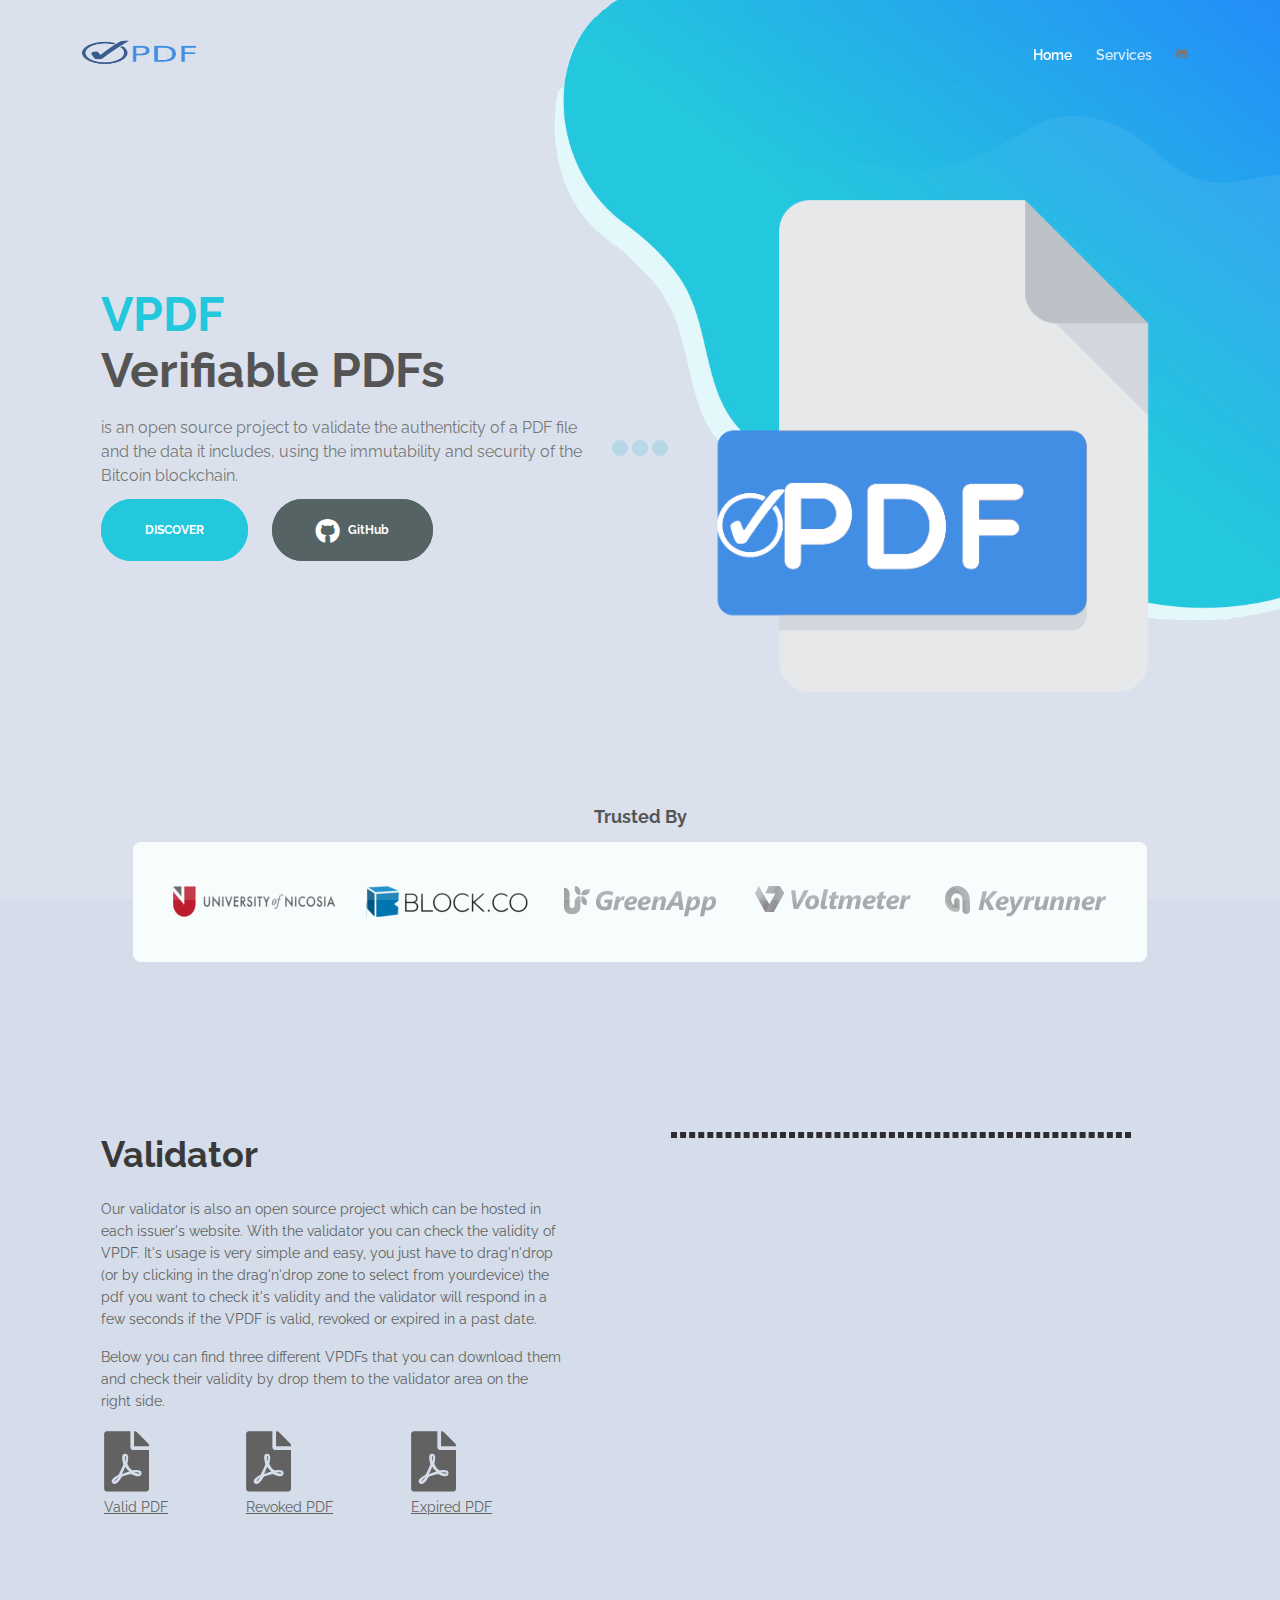
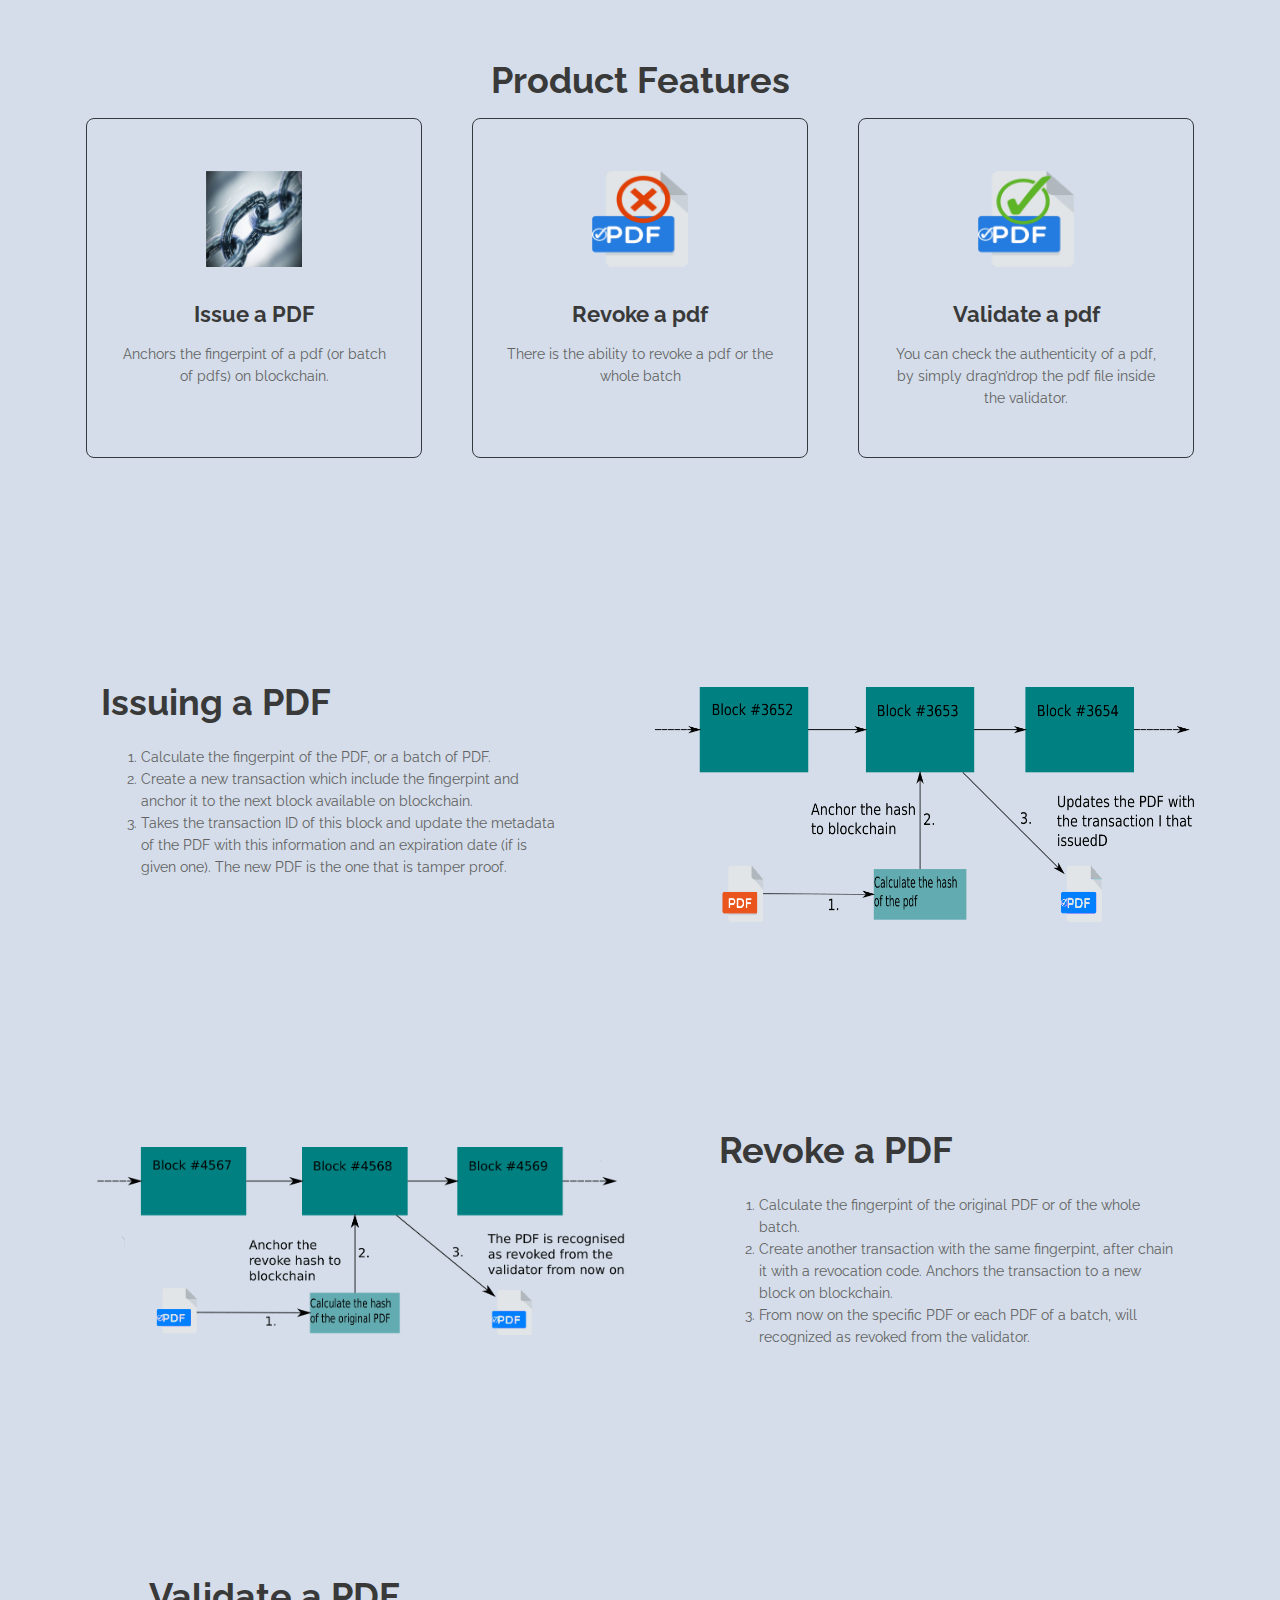
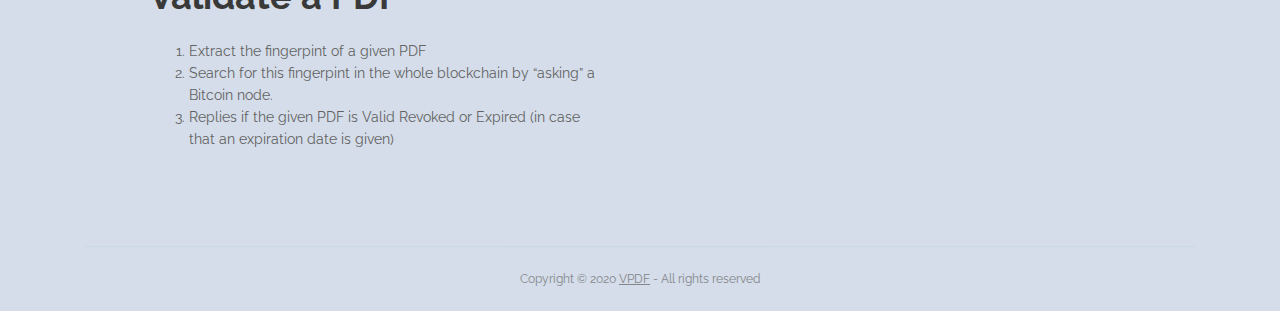
==== commit 85a6e22d: "Validator section improved" ====
--- a/index.html
+++ b/index.html
@@ -18,7 +18,7 @@
 	<meta property="og:type" content="article" />
 
     <!-- Website Title -->
-    <title>Evolo - StartUp HTML Landing Page Template</title>
+    <title>VPDF-Verifible PDF</title>
     
     <!-- Styles -->
     <link href="https://fonts.googleapis.com/css?family=Raleway:400,400i,600,700,700i&amp;subset=latin-ext" rel="stylesheet">
@@ -92,16 +92,15 @@
             <span class="nav-item social-icons">
                 <span class="fa-stack">
                     <a href="#your-link">
-                        <i class="fas fa-circle fa-stack-2x facebook"></i>
-                        <i class="fab fa-facebook-f fa-stack-1x"></i>
+                        <i class="fab fa-github-alt"></i>
                     </a>
                 </span>
-                <span class="fa-stack">
+                <!-- <span class="fa-stack">
                     <a href="#your-link">
                         <i class="fas fa-circle fa-stack-2x twitter"></i>
                         <i class="fab fa-twitter fa-stack-1x"></i>
                     </a>
-                </span>
+                </span> -->
             </span>
         </div>
     </nav> <!-- end of navbar -->
@@ -115,9 +114,12 @@
                 <div class="row">
                     <div class="col-lg-6">
                         <div class="text-container">
-                            <h1><span class="turquoise">VPDF</span> <br>Verifiable PDF's</h1>
-                            <p class="p-large">is an open source project to validate the authenticity of a PDF file and the data it includes, using the immutability and seccurity of the bitcoin Blockchain.</p>
-                            <a class="btn-solid-lg page-scroll" href="#services">DISCOVER</a>
+                            <h1><span class="turquoise">VPDF</span> <br>Verifiable PDFs</h1>
+                            <p class="p-large">is an open source project to validate the authenticity of a PDF file and the data it includes, using the immutability and security of the Bitcoin blockchain.</p>
+                            <a class="btn-solid-lg page-scroll VPDF-btn" href="#services">DISCOVER</a>
+                            <a class="btn-solid-lg page-scroll git-img-btn" href="https://github.com/verifiable-pdfs">
+                                    <i class="fab fa-github git-img-size "></i> GitHub
+                            </a>
                         </div> <!-- end of text-container -->
                     </div> <!-- end of col -->
                     <div class="col-lg-6">
@@ -189,6 +191,62 @@
     </div> <!-- end of slider-1 -->
     <!-- end of customers -->
 
+    <!-- VALIDATOR -->
+    <div id="validator" class="basic-1">
+        <div class="container">
+            <div class="row">
+                <div class="col-lg-6">
+                    <div class="text-container">
+                        <h2>Validator</h2>
+                        <p>Our validator is also an open source project which can be hosted in each issuer's website. 
+                            With the validator you can check the validity of VPDF. It's usage is very simple and easy, you just have to 
+                            drag'n'drop (or by clicking in the drag'n'drop zone to select from yourdevice) the pdf you want to check it's validity
+                            and the validator will respond in a few seconds if the VPDF is valid, revoked or expired in a past date.</p>
+                        <p>Below you can find three different VPDFs that you can download them and check their validity by drop them to the validator
+                            area on the right side.
+                        </p>
+                        <div class="row">
+                            <a href="example files/1-John_Smith.pdf" target="blank" download="1-John_Smith.pdf">
+                                <div class="image-container">
+                                    <i class="fas fa-file-pdf pdf-img-size"></i>
+                                        <div class="pdf-img-description">
+                                            <p>Valid PDF</p>
+                                        </div>
+                                </div>
+                            </a>
+                            <a href="example files/2-Mary_Johnson.pdf" target="blank" download="2-Mary_Johnson.pdf">
+                                <div class="image-container">
+                                    <i class="fas fa-file-pdf pdf-img-size"></i>
+                                    <div class="pdf-img-description">
+                                        <p>Revoked PDF</p>
+                                    </div>
+                                </div>
+                            </a>
+                            <a href="example files/3-Miranda_Wood.pdf" target="blank" download="3-Miranda_Wood.pdf">
+                                <div class="image-container">
+                                    <i class="fas fa-file-pdf pdf-img-size"></i>
+                                    <div class="pdf-img-description">
+                                        <p>Expired PDF</p>
+                                    </div>
+                                </div>
+                            </a>
+                        </div>
+                    </div>
+                </div>
+                <!-- Validator -->
+                <div class = "col-lg-6">
+                    <div class="text-container">
+                        <div class="VPDF-dropzone">
+                            <blockco-validator organization="Block.co"></blockco-validator>
+                        </div>
+                        <script src="https://static.block.co/blockco-validator.js"></script>
+                    </div>
+                </div>
+            </div>
+        </div>
+    </div>
+    <!-- end of validator -->
+
 
     <!-- Services -->
     <div id="services" class="cards-1">
@@ -203,31 +261,31 @@
                 <div class="col-lg-12">
 
                     <!-- Card -->
-                    <div class="card">
+                    <div class="card VPDF-border">
                         <img class="card-image" src="images/blockchain.jpg" alt="alternative">
                         <div class="card-body">
                             <h4 class="card-title">Issue a PDF</h4>
-                            <p>Anchors the hash of a pdf (or batch of pdfs) on blockchain.</p>
+                            <p>Anchors the fingerpint of a pdf (or batch of pdfs) on blockchain.<br><br></p>
                         </div>
                     </div>
                     <!-- end of card -->
 
                     <!-- Card -->
-                    <div class="card">
+                    <div class="card VPDF-border">
                         <img class="card-image" src="images/VPDF_revoked_200x200.png" alt="alternative">
                         <div class="card-body">
                             <h4 class="card-title">Revoke a pdf</h4>
-                            <p>There is the ability to revoke a pdf or the whole batch</p>
+                            <p>There is the ability to revoke a pdf or the whole batch<br><br></p>
                         </div>
                     </div>
                     <!-- end of card -->
 
                     <!-- Card -->
-                    <div class="card">
+                    <div class="card VPDF-border">
                         <img class="card-image" src="images/VPDF_VALID_200x200.png" alt="alternative">
                         <div class="card-body">
                             <h4 class="card-title">Validate a pdf</h4>
-                            <p>You can check the authenticity of a pdf, by simply drag’n’drop the pdf file inside the VALIDATOR. </p>
+                            <p>You can check the authenticity of a pdf, by simply drag’n’drop the pdf file inside the validator. </p>
                         </div>
                     </div>
                     <!-- end of card -->
@@ -248,10 +306,10 @@
                         <h2>Issuing a PDF</h2>
                         <ol> 
                             <li>
-                                <div class="media-body">Calculate the hash of the PDF, or a batch of PDF.</div>
+                                <div class="media-body">Calculate the fingerpint of the PDF, or a batch of PDF.</div>
                             </li> 
                             <li>
-                                <div class="media-body">Create a new transaction which include the hash and anchor it to the next block available on blockchain.</div>
+                                <div class="media-body">Create a new transaction which include the fingerpint and anchor it to the next block available on blockchain.</div>
                             </li>
                             <li>
                                 <div class="media-body">Takes the transaction ID of this block and update the metadata of the PDF with this information and an expiration date (if is given one). The new PDF is the one that is tamper proof.</div>
@@ -285,10 +343,10 @@
                         <h2>Revoke a PDF</h2>
                         <ol>
                             <li >
-                                <div class="media-body">Calculate the hash of the original PDF or of the whole batch.</div>
+                                <div class="media-body">Calculate the fingerpint of the original PDF or of the whole batch.</div>
                             </li>
                             <li>
-                                <div class="media-body">Create another transaction with the same hash, after chain it with a revokation code. Anchors the transaction to a new block on blockchain.</div></li>
+                                <div class="media-body">Create another transaction with the same fingerpint, after chain it with a revocation code. Anchors the transaction to a new block on blockchain.</div></li>
                             <li>
                                 <div class="media-body">From now on the specific PDF or each PDF of a batch, will recognized as revoked from the validator. </div>
                             </li>
@@ -316,10 +374,10 @@
                         <h2>Validate a PDF</h2>
                         <ol>
                             <li >
-                                <div class="media-body">Extract the hash of a given PDF</div>
+                                <div class="media-body">Extract the fingerpint of a given PDF</div>
                             </li>
                             <li>
-                                <div class="media-body">Search for this hash in the whole blockchain by “asking” a Bitcoin node. </div>
+                                <div class="media-body">Search for this fingerpint in the whole blockchain by “asking” a Bitcoin node. </div>
                                 </li>
                             <li>
                                 <div class="media-body">Replies if the given PDF is Valid Revoked or Expired (in case that an expiration date is given) </div>
@@ -328,14 +386,7 @@
                         <!-- <a class="btn-solid-reg popup-with-move-anim" href="#details-lightbox-2">LIGHTBOX</a> -->
                     </div> <!-- end of text-container -->
                 </div> <!-- end of col -->
-                <div class = "col-lg-6">
-                    <div class="text-container">
-                        <div class="VPDF-dropzone">
-                            <blockco-validator organization="Block.co"></blockco-validator>
-                        </div>
-                        <script src="https://static.block.co/blockco-validator.js"></script>
-                    </div>
-                </div>
+                
             </div> <!-- end of row -->
         </div> <!-- end of container -->
     </div>
@@ -433,7 +484,7 @@
         <div class="container">
             <div class="row">
                 <div class="col-lg-12">
-                    <p class="p-small">Copyright © 2020 <a href="https://inovatik.com">Inovatik</a> - All rights reserved</p>
+                    <p class="p-small">Copyright © 2020 <a href="https://inovatik.com">VPDF</a> - All rights reserved</p>
                 </div> <!-- end of col -->
             </div> <!-- enf of row -->
         </div> <!-- end of container -->
--- a/css/styles.css
+++ b/css/styles.css
@@ -45,17 +45,6 @@
 /*     01. General Styles     */
 /******************************/
 
-/* VPDF image class */
-.VPDF-img {
-	margin-top: 105px;
-}
-
-.VPDF-dropzone {
-    cursor: pointer;
-    border: 3px dashed #2d2c30;
-    
-}
-
 body,
 html {
     width: 100%;
@@ -2193,4 +2182,56 @@
 	}
 	/* end of extra pages */
 }
-/* end of min-width width 1200px */+/* end of min-width width 1200px */
+
+/* VPDF style */
+.VPDF-img {
+	margin-top: 105px;
+}
+
+.VPDF-dropzone {
+    cursor: pointer;
+    border: 3px dashed #2d2c30;
+    
+}
+
+.cards-1 .VPDF-border {
+	border: 1px solid #343a40;
+}
+
+.VPDF-btn {
+	display: inline;
+	border-radius: 2rem;
+	margin-right: 20px;
+}
+
+
+.git-img-btn {
+	display: inline;
+	border-radius: 2rem;
+	margin-right: 20px;
+	background-color: #3b4a4c;
+	border-color: #3b4a4c;
+}
+
+
+.git-img-size {
+	font-size: 2em;
+	vertical-align: middle;
+	margin-right: 6px;
+}
+
+.pdf-img-size {
+	font-size:60px;
+	margin-left: 18px;
+	padding-top: 4px;	
+}
+
+.pdf-img-description {
+	margin-left: 18px;
+	padding-right: 60px;
+	padding-top: 4px;	
+	text-align: left;
+	position: relative;
+}
+/* ****************** *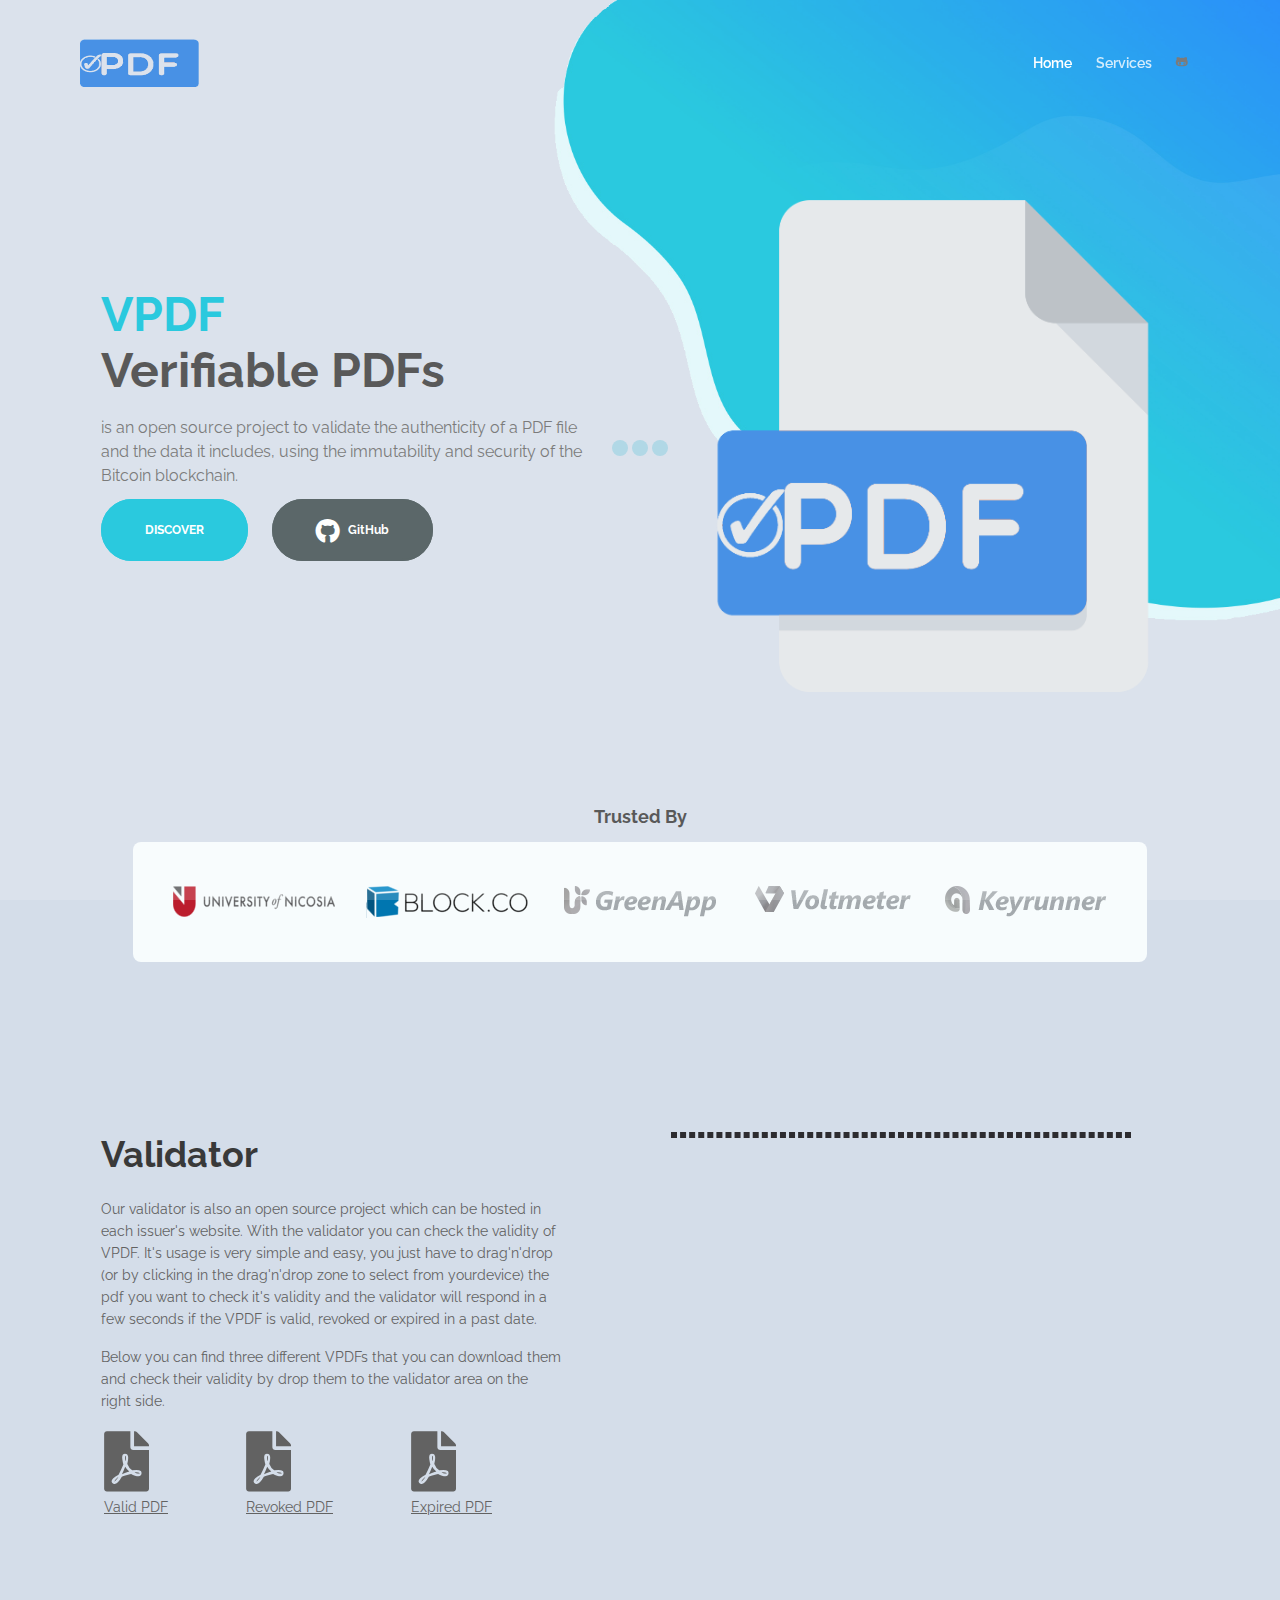
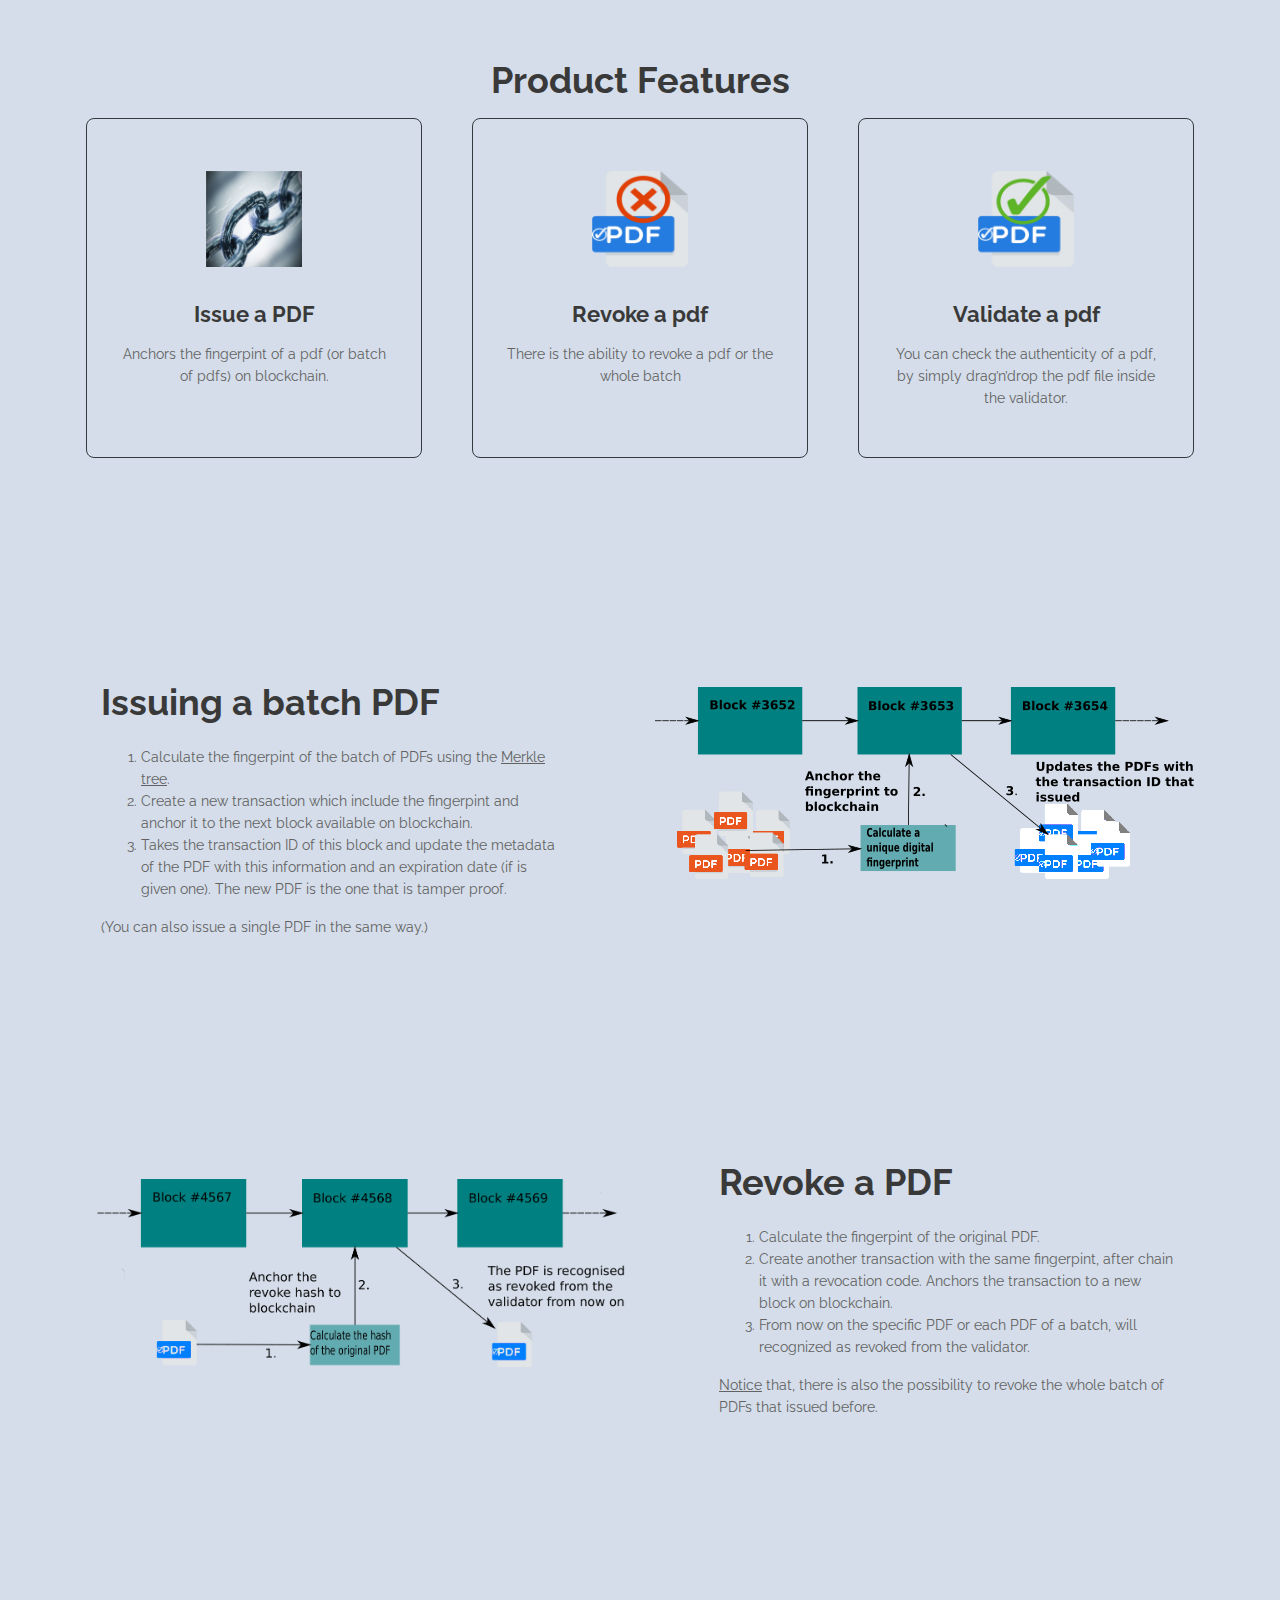
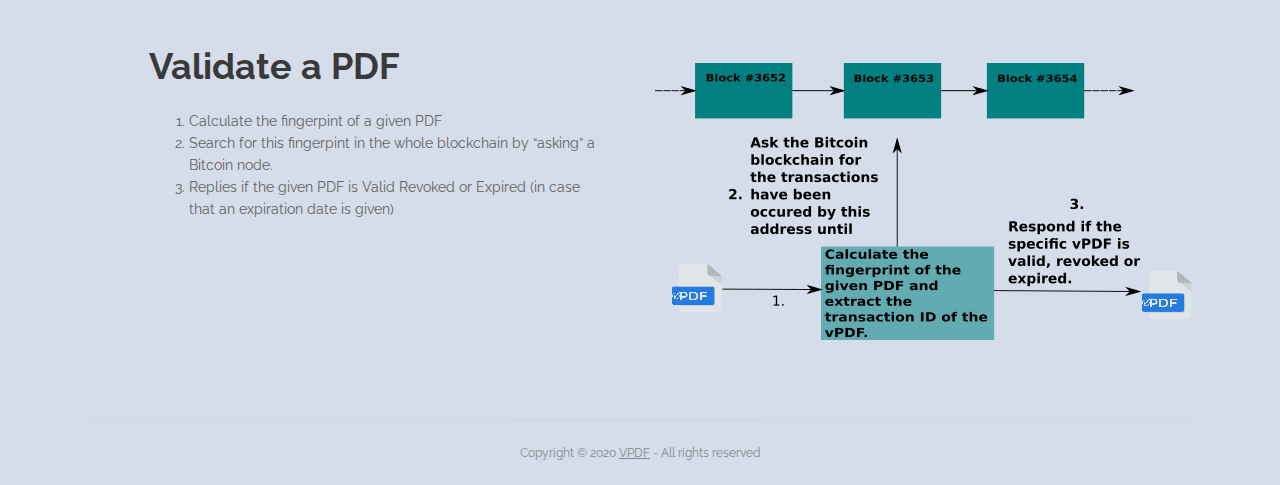
==== commit e6a4e4d8: "Validator image and updates" ====
--- a/index.html
+++ b/index.html
@@ -303,10 +303,10 @@
             <div class="row">
                 <div class="col-lg-6">
                     <div class="text-container">
-                        <h2>Issuing a PDF</h2>
+                        <h2>Issuing a batch PDF</h2>
                         <ol> 
                             <li>
-                                <div class="media-body">Calculate the fingerpint of the PDF, or a batch of PDF.</div>
+                                <div class="media-body">Calculate the fingerpint of the batch of PDFs using the <a href="https://en.wikipedia.org/wiki/Merkle_tree">Merkle tree</a>.</div>
                             </li> 
                             <li>
                                 <div class="media-body">Create a new transaction which include the fingerpint and anchor it to the next block available on blockchain.</div>
@@ -315,12 +315,13 @@
                                 <div class="media-body">Takes the transaction ID of this block and update the metadata of the PDF with this information and an expiration date (if is given one). The new PDF is the one that is tamper proof.</div>
                             </li>  
                         </ol>
+                        <p>(You can also issue a single PDF in the same way.)</p>
                         <!-- <a class="btn-solid-reg popup-with-move-anim" href="#details-lightbox-1">LIGHTBOX</a> -->
                     </div> <!-- end of text-container -->
                 </div> <!-- end of col -->
                 <div class="col-lg-6">
                     <div class="image-container">
-                        <img class="img-fluid VPDF-img" src="images/image13011.png" alt="alternative">
+                        <img class="img-fluid VPDF-img" src="images/issue.png" alt="alternative">
                     </div> <!-- end of image-container -->
                 </div> <!-- end of col -->
             </div> <!-- end of row -->
@@ -343,7 +344,7 @@
                         <h2>Revoke a PDF</h2>
                         <ol>
                             <li >
-                                <div class="media-body">Calculate the fingerpint of the original PDF or of the whole batch.</div>
+                                <div class="media-body">Calculate the fingerpint of the original PDF.</div>
                             </li>
                             <li>
                                 <div class="media-body">Create another transaction with the same fingerpint, after chain it with a revocation code. Anchors the transaction to a new block on blockchain.</div></li>
@@ -351,6 +352,7 @@
                                 <div class="media-body">From now on the specific PDF or each PDF of a batch, will recognized as revoked from the validator. </div>
                             </li>
                         </ol>
+                        <p><u>Notice</u> that, there is also the possibility to revoke the whole batch of PDFs that issued before.</p>
                         <!-- <a class="btn-solid-reg popup-with-move-anim" href="#details-lightbox-2">LIGHTBOX</a> -->
                     </div> <!-- end of text-container -->
                 </div> <!-- end of col -->
@@ -364,17 +366,13 @@
     <div class="basic-2">
         <div class="container">
             <div class="row">
-                <!-- <div class="col-lg-6">
-                    <div class="image-container">
-                        <img class="img-fluid VPDF-img" src="images/flowRoot119.png" alt="alternative">
-                    </div>  end of image-container -->
-                <!-- </div> end of col --> 
+                
                 <div class="col-lg-6">
                     <div class="text-container">
                         <h2>Validate a PDF</h2>
                         <ol>
                             <li >
-                                <div class="media-body">Extract the fingerpint of a given PDF</div>
+                                <div class="media-body">Calculate the fingerpint of a given PDF</div>
                             </li>
                             <li>
                                 <div class="media-body">Search for this fingerpint in the whole blockchain by “asking” a Bitcoin node. </div>
@@ -386,7 +384,12 @@
                         <!-- <a class="btn-solid-reg popup-with-move-anim" href="#details-lightbox-2">LIGHTBOX</a> -->
                     </div> <!-- end of text-container -->
                 </div> <!-- end of col -->
-                
+                <!-- validator img -->
+                <div class="col-lg-6">
+                    <div class="image-container">
+                        <img class="img-fluid VPDF-img" src="images/validator.png" alt="alternative">
+                    </div>  <!--  end of image-container -->
+                </div>  <!-- end of col  -->
             </div> <!-- end of row -->
         </div> <!-- end of container -->
     </div>
--- a/css/styles.css
+++ b/css/styles.css
@@ -642,7 +642,7 @@
 
 .navbar-custom .navbar-brand.logo-image img {
     width: 7.4375rem;
-	height: 2rem;
+	height: 3rem;
 }
 
 .navbar-custom .navbar-brand.logo-text {
@@ -2205,6 +2205,10 @@
 	margin-right: 20px;
 }
 
+.VPDF-logo {
+
+}
+
 
 .git-img-btn {
 	display: inline;
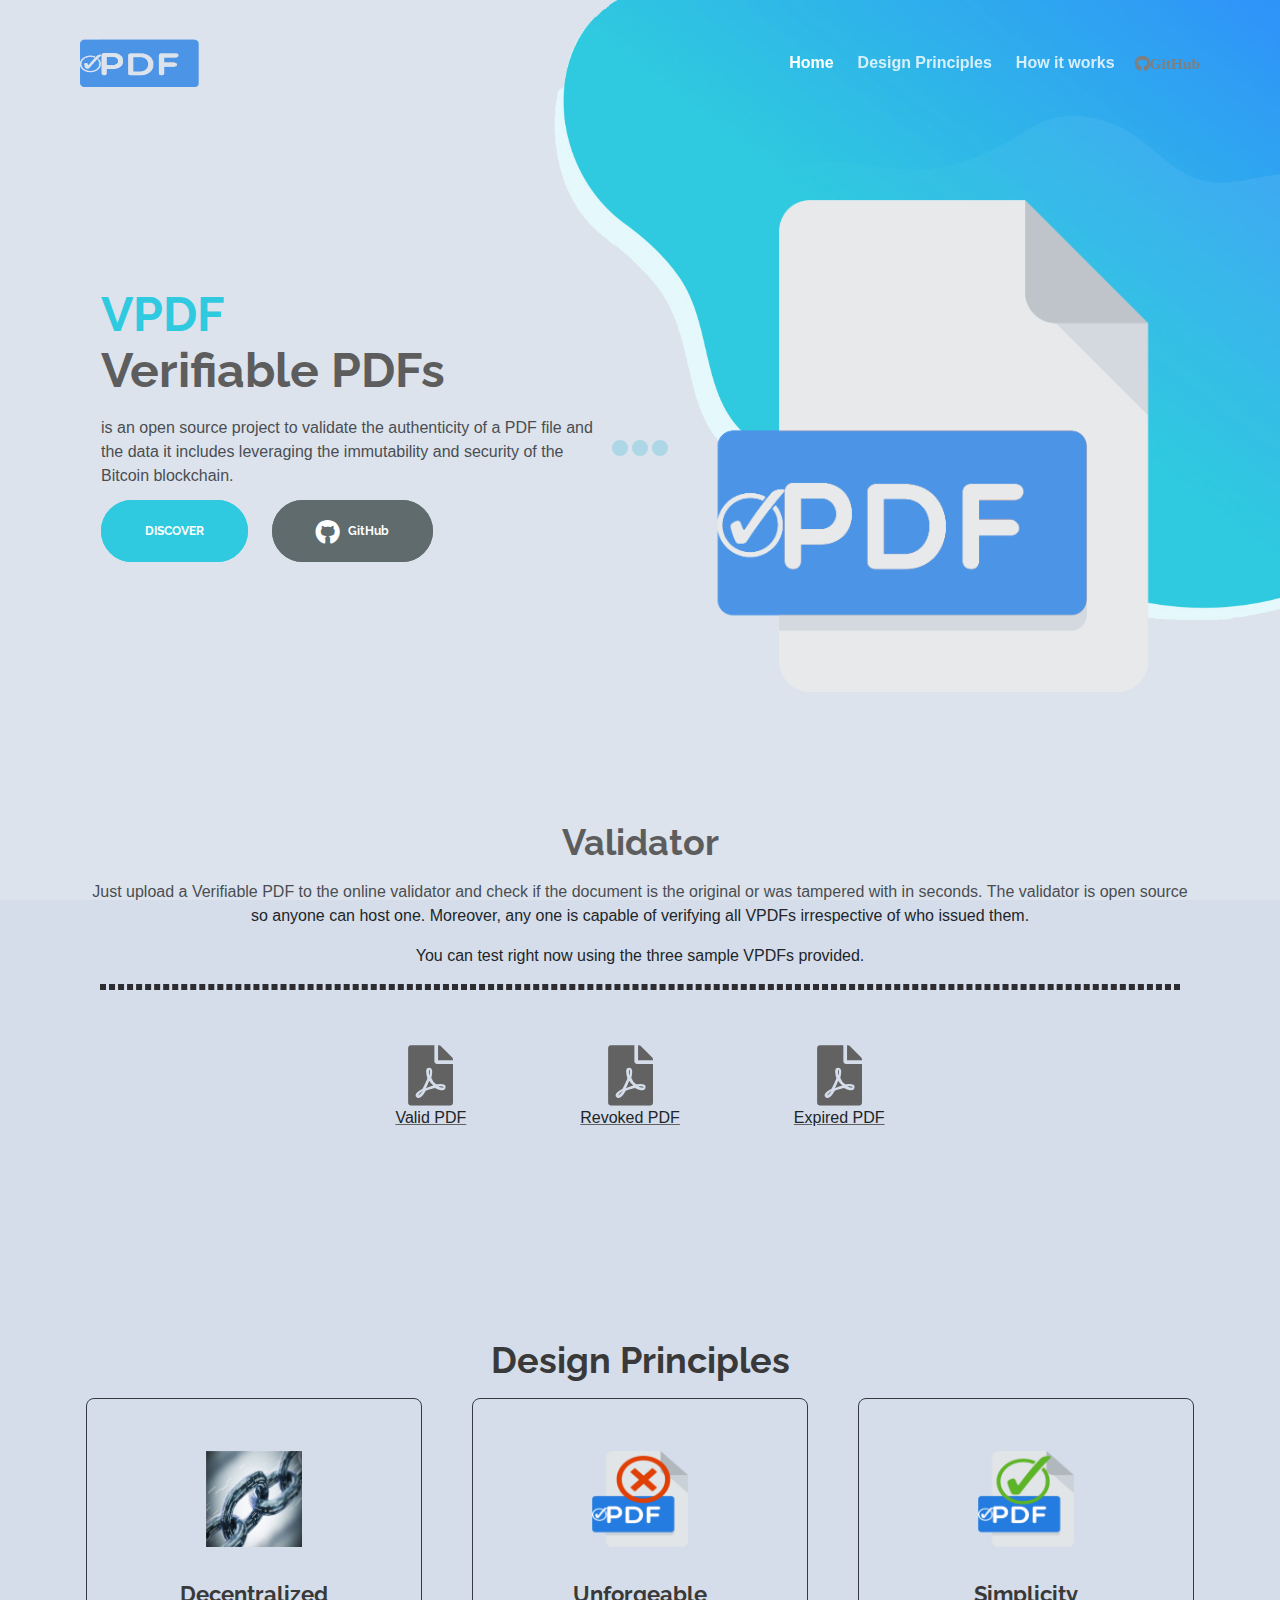
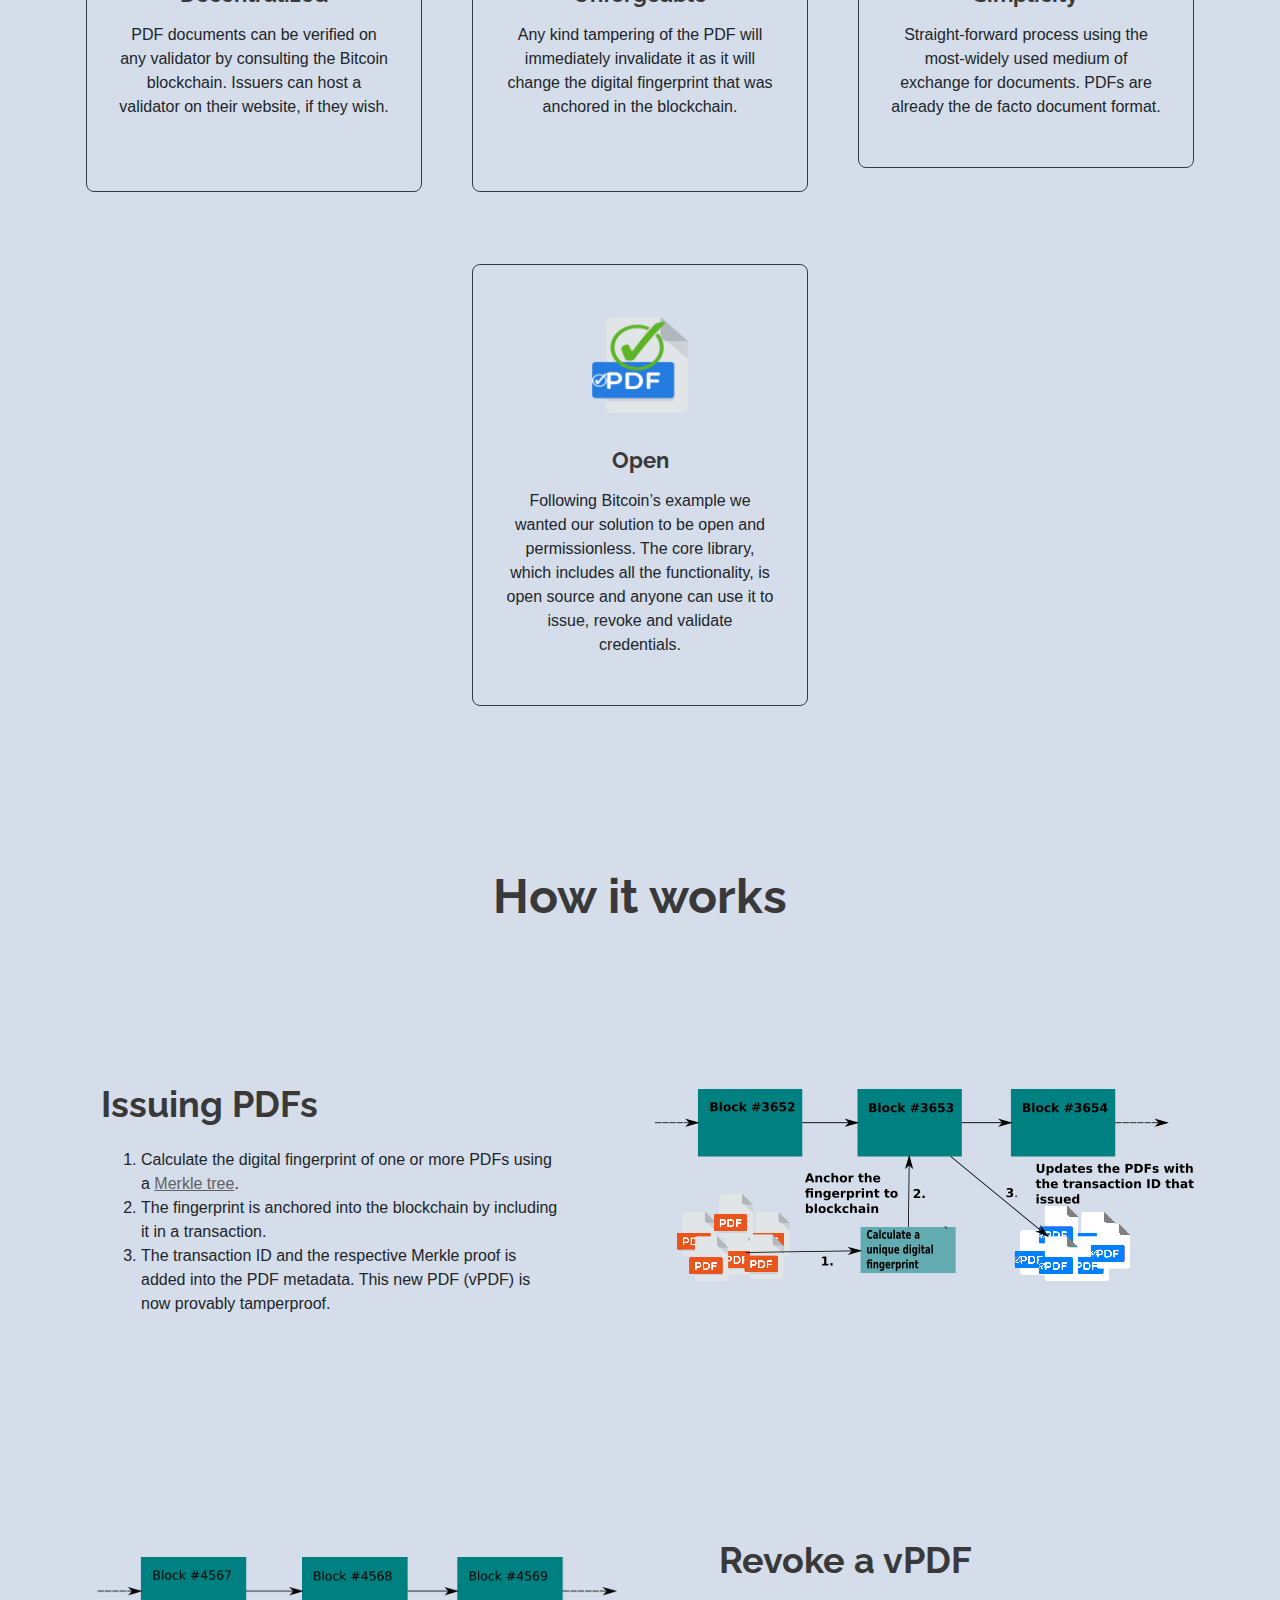
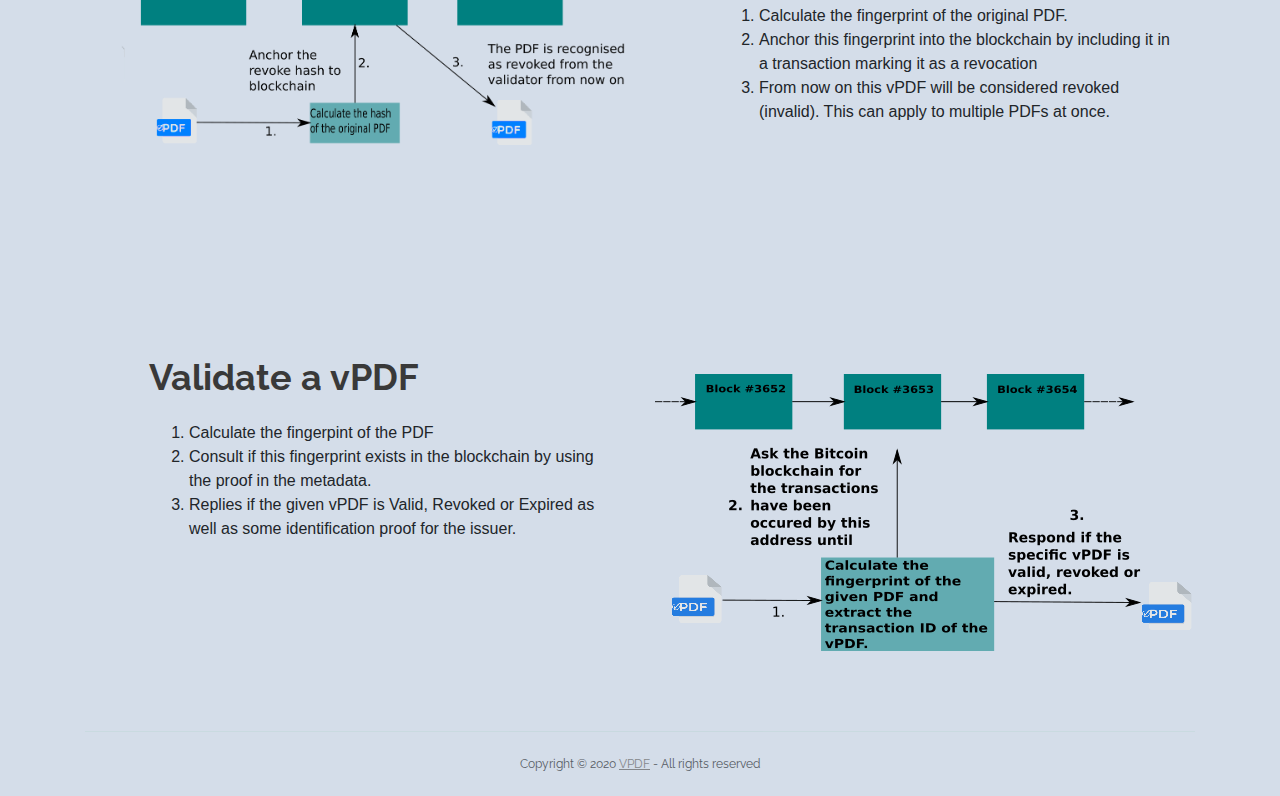
==== commit 3ea4ffba: "Pre launch 1." ====
--- a/index.html
+++ b/index.html
@@ -65,7 +65,10 @@
                     <a class="nav-link page-scroll" href="#header">Home <span class="sr-only">(current)</span></a>
                 </li>
                 <li class="nav-item">
-                    <a class="nav-link page-scroll" href="#services">Services</a>
+                    <a class="nav-link page-scroll" href="#services">Design Principles</a>
+                </li>
+                <li class="nav-item">
+                    <a class="nav-link page-scroll" href="#How it works">How it works</a>
                 </li>
                 <!-- <li class="nav-item">
                     <a class="nav-link page-scroll" href="#pricing">Pricing</a>
@@ -90,9 +93,9 @@
                 </li> -->
             </ul>
             <span class="nav-item social-icons">
-                <span class="fa-stack">
-                    <a href="#your-link">
-                        <i class="fab fa-github-alt"></i>
+                <span >
+                    <a href="https://github.com/verifiable-pdfs">
+                        <i class="fab fa-github git-img-nav">GitHub</i> 
                     </a>
                 </span>
                 <!-- <span class="fa-stack">
@@ -115,9 +118,11 @@
                     <div class="col-lg-6">
                         <div class="text-container">
                             <h1><span class="turquoise">VPDF</span> <br>Verifiable PDFs</h1>
-                            <p class="p-large">is an open source project to validate the authenticity of a PDF file and the data it includes, using the immutability and security of the Bitcoin blockchain.</p>
+                            <p class="p-over-btn">is an open source project to validate the authenticity
+                                of a PDF file and the data it includes leveraging the 
+                                immutability and security of the Bitcoin blockchain.</p>
                             <a class="btn-solid-lg page-scroll VPDF-btn" href="#services">DISCOVER</a>
-                            <a class="btn-solid-lg page-scroll git-img-btn" href="https://github.com/verifiable-pdfs">
+                            <a class="btn-solid-lg page-scroll git-img-btn" href="https://github.com/verifiable-pdfs" target="blank">
                                     <i class="fab fa-github git-img-size "></i> GitHub
                             </a>
                         </div> <!-- end of text-container -->
@@ -133,139 +138,85 @@
     </header> <!-- end of header -->
     <!-- end of header -->
 
-
-    <!-- Customers -->
-    <div class="slider-1">
+    <!-- VALIDATOR -->
+    <div id="validator" class="cards-1">
         <div class="container">
             <div class="row">
                 <div class="col-lg-12">
-                    <h5>Trusted By</h5>
-                    
-                    <!-- Image Slider -->
-                    <div class="slider-container">
-                        <div class="swiper-container image-slider">
-                            <div class="swiper-wrapper">
-                                <div class="swiper-slide">
-                                    <div class="image-container">
-                                        <img class="img-responsive" src="images/UN-of-NIC-Horizontal-162x31.png" alt="alternative">
-                                    </div>
-                                </div>
-                                <div class="swiper-slide">
-                                    <div class="image-container">
-                                        <img class="img-responsive" src="images/horizontal_logo_162x31.png" alt="alternative">
-                                    </div>
-                                </div>
-                                <div class="swiper-slide">
-                                    <div class="image-container">
-                                        <img class="img-responsive" src="images/customer-logo-2.png" alt="alternative">
-                                    </div>
-                                </div>
-                                <div class="swiper-slide">
-                                    <div class="image-container">
-                                        <img class="img-responsive" src="images/customer-logo-3.png" alt="alternative">
-                                    </div>
-                                </div>
-                                <div class="swiper-slide">
-                                    <div class="image-container">
-                                        <img class="img-responsive" src="images/customer-logo-4.png" alt="alternative">
-                                    </div>
-                                </div>
-                                <div class="swiper-slide">
-                                    <div class="image-container">
-                                        <img class="img-responsive" src="images/customer-logo-5.png" alt="alternative">
-                                    </div>
-                                </div>
-                                <div class="swiper-slide">
-                                    <div class="image-container">
-                                        <img class="img-responsive" src="images/customer-logo-6.png" alt="alternative">
-                                    </div>
-                                </div>
-                            </div> <!-- end of swiper-wrapper -->
-                        </div> <!-- end of swiper container -->
-                    </div> <!-- end of slider-container -->
-                    <!-- end of image slider -->
-
-                </div> <!-- end of col -->
-            </div> <!-- end of row -->
-        </div> <!-- end of container -->
-    </div> <!-- end of slider-1 -->
-    <!-- end of customers -->
-
-    <!-- VALIDATOR -->
-    <div id="validator" class="basic-1">
-        <div class="container">
-            <div class="row">
-                <div class="col-lg-6">
-                    <div class="text-container">
-                        <h2>Validator</h2>
-                        <p>Our validator is also an open source project which can be hosted in each issuer's website. 
-                            With the validator you can check the validity of VPDF. It's usage is very simple and easy, you just have to 
-                            drag'n'drop (or by clicking in the drag'n'drop zone to select from yourdevice) the pdf you want to check it's validity
-                            and the validator will respond in a few seconds if the VPDF is valid, revoked or expired in a past date.</p>
-                        <p>Below you can find three different VPDFs that you can download them and check their validity by drop them to the validator
-                            area on the right side.
-                        </p>
-                        <div class="row">
-                            <a href="example files/1-John_Smith.pdf" target="blank" download="1-John_Smith.pdf">
-                                <div class="image-container">
-                                    <i class="fas fa-file-pdf pdf-img-size"></i>
-                                        <div class="pdf-img-description">
-                                            <p>Valid PDF</p>
-                                        </div>
-                                </div>
-                            </a>
-                            <a href="example files/2-Mary_Johnson.pdf" target="blank" download="2-Mary_Johnson.pdf">
-                                <div class="image-container">
-                                    <i class="fas fa-file-pdf pdf-img-size"></i>
-                                    <div class="pdf-img-description">
-                                        <p>Revoked PDF</p>
-                                    </div>
-                                </div>
-                            </a>
-                            <a href="example files/3-Miranda_Wood.pdf" target="blank" download="3-Miranda_Wood.pdf">
-                                <div class="image-container">
-                                    <i class="fas fa-file-pdf pdf-img-size"></i>
-                                    <div class="pdf-img-description">
-                                        <p>Expired PDF</p>
-                                    </div>
-                                </div>
-                            </a>
-                        </div>
-                    </div>
-                </div>
-                <!-- Validator -->
-                <div class = "col-lg-6">
-                    <div class="text-container">
-                        <div class="VPDF-dropzone">
-                            <blockco-validator organization="Block.co"></blockco-validator>
-                        </div>
-                        <script src="https://static.block.co/blockco-validator.js"></script>
-                    </div>
+                    <h2>Validator</h2>
+                    <p>Just upload a Verifiable PDF to the online validator and check if the document is the original or was tampered with in seconds.
+                        The validator is open source so anyone can host one. Moreover, any one is capable of verifying all VPDFs irrespective of who issued them.
+                    </p>
+                    <p>
+                        You can test right now using the three sample VPDFs provided.
+                    </p>
                 </div>
             </div>
+            
+            <div class = "col-lg-12">
+                <div class="text-container">
+                    <div class="VPDF-dropzone">
+                        <blockco-validator organization="Block.co"></blockco-validator>
+                    </div>
+                    <script src="https://static.block.co/blockco-validator.js"></script>
+                </div>
+            </div>
+
+            <div class="col-lg-12">
+                <div class="card VPDF-card">    
+                    <a href="example files/1-John_Smith.pdf" target="blank" download="1-John_Smith.pdf">
+                        <i class="fas fa-file-pdf pdf-img-size"></i>
+                        <div class="card-body">
+                            <p class="card-title">Valid PDF</p>
+                        </div>
+                    </a>
+                </div>
+
+                <div class="card VPDF-card">    
+                    <a href="example files/2-Mary_Johnson.pdf" target="blank" download="2-Mary_Johnson.pdf">
+                        
+                            <i class="fas fa-file-pdf pdf-img-size"></i>
+                            <div class="card-body">
+                                <p class="card-title">Revoked PDF</p>
+                            </div>
+                        
+                    </a>
+                </div>
+
+
+                <div class="card VPDF-card">    
+                    <a href="example files/3-Miranda_Wood.pdf" target="blank" download="3-Miranda_Wood.pdf">
+                        
+                            <i class="fas fa-file-pdf pdf-img-size"></i>
+                            <div class="card-body">
+                                <p class="card-title">Expired PDF</p>
+                            </div>
+                        
+                    </a>
+                </div>
+            </div>
+        
+            
+            <!-- </div> -->
         </div>
     </div>
     <!-- end of validator -->
-
 
     <!-- Services -->
     <div id="services" class="cards-1">
         <div class="container">
+            <div class="col-lg-12">
+                <h2>Design Principles</h2>
+                <!-- <p class="p-heading p-large">We serve small and medium sized companies in all tech related industries with high quality growth services which are presented below</p> -->
+            </div> <!-- end of col -->
             <div class="row">
                 <div class="col-lg-12">
-                    <h2>Product Features </h2>
-                    <!-- <p class="p-heading p-large">We serve small and medium sized companies in all tech related industries with high quality growth services which are presented below</p> -->
-                </div> <!-- end of col -->
-            </div> <!-- end of row -->
-            <div class="row">
-                <div class="col-lg-12">
-
                     <!-- Card -->
                     <div class="card VPDF-border">
                         <img class="card-image" src="images/blockchain.jpg" alt="alternative">
                         <div class="card-body">
-                            <h4 class="card-title">Issue a PDF</h4>
-                            <p>Anchors the fingerpint of a pdf (or batch of pdfs) on blockchain.<br><br></p>
+                            <h4 class="card-title">Decentralized</h4>
+                            <p>PDF documents can be verified on any validator by consulting the Bitcoin blockchain. Issuers can host a validator on their website, if they wish.<br><br></p>
                         </div>
                     </div>
                     <!-- end of card -->
@@ -274,8 +225,8 @@
                     <div class="card VPDF-border">
                         <img class="card-image" src="images/VPDF_revoked_200x200.png" alt="alternative">
                         <div class="card-body">
-                            <h4 class="card-title">Revoke a pdf</h4>
-                            <p>There is the ability to revoke a pdf or the whole batch<br><br></p>
+                            <h4 class="card-title">Unforgeable</h4>
+                            <p>Any kind tampering of the PDF will immediately invalidate it as it will change the digital fingerprint that was anchored in the blockchain.<br><br></p>
                         </div>
                     </div>
                     <!-- end of card -->
@@ -284,8 +235,18 @@
                     <div class="card VPDF-border">
                         <img class="card-image" src="images/VPDF_VALID_200x200.png" alt="alternative">
                         <div class="card-body">
-                            <h4 class="card-title">Validate a pdf</h4>
-                            <p>You can check the authenticity of a pdf, by simply drag’n’drop the pdf file inside the validator. </p>
+                            <h4 class="card-title">Simplicity</h4>
+                            <p>Straight-forward process using the most-widely used medium of exchange for documents. PDFs are already the de facto document format.</p>
+                        </div>
+                    </div>
+                    <!-- end of card -->
+
+                    <!-- Card -->
+                    <div class="card VPDF-border">
+                        <img class="card-image" src="images/VPDF_VALID_200x200.png" alt="alternative">
+                        <div class="card-body">
+                            <h4 class="card-title">Open</h4>
+                            <p>Following Bitcoin’s example we wanted our solution to be open and permissionless. The core library, which includes all the functionality, is open source and anyone can use it to issue, revoke and validate credentials.</p>
                         </div>
                     </div>
                     <!-- end of card -->
@@ -298,100 +259,103 @@
 
 
     <!-- Details 1 -->
-    <div class="basic-1">
-        <div class="container">
-            <div class="row">
-                <div class="col-lg-6">
-                    <div class="text-container">
-                        <h2>Issuing a batch PDF</h2>
-                        <ol> 
-                            <li>
-                                <div class="media-body">Calculate the fingerpint of the batch of PDFs using the <a href="https://en.wikipedia.org/wiki/Merkle_tree">Merkle tree</a>.</div>
-                            </li> 
-                            <li>
-                                <div class="media-body">Create a new transaction which include the fingerpint and anchor it to the next block available on blockchain.</div>
-                            </li>
-                            <li>
-                                <div class="media-body">Takes the transaction ID of this block and update the metadata of the PDF with this information and an expiration date (if is given one). The new PDF is the one that is tamper proof.</div>
-                            </li>  
-                        </ol>
-                        <p>(You can also issue a single PDF in the same way.)</p>
-                        <!-- <a class="btn-solid-reg popup-with-move-anim" href="#details-lightbox-1">LIGHTBOX</a> -->
-                    </div> <!-- end of text-container -->
-                </div> <!-- end of col -->
-                <div class="col-lg-6">
-                    <div class="image-container">
-                        <img class="img-fluid VPDF-img" src="images/issue.png" alt="alternative">
-                    </div> <!-- end of image-container -->
-                </div> <!-- end of col -->
-            </div> <!-- end of row -->
-        </div> <!-- end of container -->
-    </div> <!-- end of basic-1 -->
-    <!-- end of details 1 -->
-
-    
-    <!-- Details 2 -->
-    <div class="basic-2">
-        <div class="container">
-            <div class="row">
-                <div class="col-lg-6">
-                    <div class="image-container">
-                        <img class="img-fluid VPDF-img" src="images/flowRoot119.png" alt="alternative">
-                    </div> <!-- end of image-container -->
-                </div> <!-- end of col -->
-                <div class="col-lg-6">
-                    <div class="text-container">
-                        <h2>Revoke a PDF</h2>
-                        <ol>
-                            <li >
-                                <div class="media-body">Calculate the fingerpint of the original PDF.</div>
-                            </li>
-                            <li>
-                                <div class="media-body">Create another transaction with the same fingerpint, after chain it with a revocation code. Anchors the transaction to a new block on blockchain.</div></li>
-                            <li>
-                                <div class="media-body">From now on the specific PDF or each PDF of a batch, will recognized as revoked from the validator. </div>
-                            </li>
-                        </ol>
-                        <p><u>Notice</u> that, there is also the possibility to revoke the whole batch of PDFs that issued before.</p>
-                        <!-- <a class="btn-solid-reg popup-with-move-anim" href="#details-lightbox-2">LIGHTBOX</a> -->
-                    </div> <!-- end of text-container -->
-                </div> <!-- end of col -->
-            </div> <!-- end of row -->
-        </div> <!-- end of container -->
-    </div> <!-- end of basic-2 -->
-    <!-- end of details 2 -->
-
-
-
-    <div class="basic-2">
-        <div class="container">
-            <div class="row">
-                
-                <div class="col-lg-6">
-                    <div class="text-container">
-                        <h2>Validate a PDF</h2>
-                        <ol>
-                            <li >
-                                <div class="media-body">Calculate the fingerpint of a given PDF</div>
-                            </li>
-                            <li>
-                                <div class="media-body">Search for this fingerpint in the whole blockchain by “asking” a Bitcoin node. </div>
+    <div id="How it works">
+        <div class="cards-1 col-lg-12">
+            <h1>How it works</h1>
+        </div>
+        <div class="basic-1">
+            <div class="container">
+                <div class="row">
+                    <div class="col-lg-6">
+                        <div class="text-container">
+                            <h2>Issuing PDFs</h2>
+                            <ol> 
+                                <li>
+                                    <div class="media-body">Calculate the digital fingerprint of one or more PDFs using a <a href="https://en.wikipedia.org/wiki/Merkle_tree">Merkle tree</a>.</div>
+                                </li> 
+                                <li>
+                                    <div class="media-body">The fingerprint is anchored into the blockchain by including it in a transaction.</div>
                                 </li>
-                            <li>
-                                <div class="media-body">Replies if the given PDF is Valid Revoked or Expired (in case that an expiration date is given) </div>
-                            </li>
-                        </ol>
-                        <!-- <a class="btn-solid-reg popup-with-move-anim" href="#details-lightbox-2">LIGHTBOX</a> -->
-                    </div> <!-- end of text-container -->
-                </div> <!-- end of col -->
-                <!-- validator img -->
-                <div class="col-lg-6">
-                    <div class="image-container">
-                        <img class="img-fluid VPDF-img" src="images/validator.png" alt="alternative">
-                    </div>  <!--  end of image-container -->
-                </div>  <!-- end of col  -->
-            </div> <!-- end of row -->
-        </div> <!-- end of container -->
+                                <li>
+                                    <div class="media-body">The transaction ID and the respective Merkle proof is added into the PDF metadata. This new PDF (vPDF) is now provably tamperproof.</div>
+                                </li>  
+                            </ol>
+                            <!-- <a class="btn-solid-reg popup-with-move-anim" href="#details-lightbox-1">LIGHTBOX</a> -->
+                        </div> <!-- end of text-container -->
+                    </div> <!-- end of col -->
+                    <div class="col-lg-6">
+                        <div class="image-container">
+                            <img class="img-fluid VPDF-img" src="images/issue.png" alt="alternative">
+                        </div> <!-- end of image-container -->
+                    </div> <!-- end of col -->
+                </div> <!-- end of row -->
+            </div> <!-- end of container -->
+        </div> <!-- end of basic-1 -->
+        <!-- end of details 1 -->
+
+        
+        <!-- Details 2 -->
+        <div class="basic-2">
+            <div class="container">
+                <div class="row">
+                    <div class="col-lg-6">
+                        <div class="image-container">
+                            <img class="img-fluid VPDF-img" src="images/flowRoot119.png" alt="alternative">
+                        </div> <!-- end of image-container -->
+                    </div> <!-- end of col -->
+                    <div class="col-lg-6">
+                        <div class="text-container">
+                            <h2>Revoke a vPDF</h2>
+                            <ol>
+                                <li >
+                                    <div class="media-body">Calculate the fingerprint of the original PDF.</div>
+                                </li>
+                                <li>
+                                    <div class="media-body">Anchor this fingerprint into the blockchain by including it in a transaction marking it as a revocation</div></li>
+                                <li>
+                                    <div class="media-body">From now on this vPDF will be considered revoked (invalid). This can apply to multiple PDFs at once.</div>
+                                </li>
+                            </ol>
+                            <!-- <a class="btn-solid-reg popup-with-move-anim" href="#details-lightbox-2">LIGHTBOX</a> -->
+                        </div> <!-- end of text-container -->
+                    </div> <!-- end of col -->
+                </div> <!-- end of row -->
+            </div> <!-- end of container -->
+        </div> <!-- end of basic-2 -->
+        <!-- end of details 2 -->
+
+
+
+        <div class="basic-2">
+            <div class="container">
+                <div class="row">
+                    
+                    <div class="col-lg-6">
+                        <div class="text-container">
+                            <h2>Validate a vPDF</h2>
+                            <ol>
+                                <li >
+                                    <div class="media-body">Calculate the fingerpint of the PDF</div>
+                                </li>
+                                <li>
+                                    <div class="media-body">Consult if this fingerprint exists in the blockchain by using the proof in the metadata.</div>
+                                    </li>
+                                <li>
+                                    <div class="media-body">Replies if the given vPDF is Valid, Revoked or Expired as well as some identification proof for the issuer.</div>
+                                </li>
+                            </ol>
+                            <!-- <a class="btn-solid-reg popup-with-move-anim" href="#details-lightbox-2">LIGHTBOX</a> -->
+                        </div> <!-- end of text-container -->
+                    </div> <!-- end of col -->
+                    <!-- validator img -->
+                    <div class="col-lg-6">
+                        <div class="image-container">
+                            <img class="img-fluid VPDF-img" src="images/validator.png" alt="alternative">
+                        </div>  <!--  end of image-container -->
+                    </div>  <!-- end of col  -->
+                </div> <!-- end of row -->
+            </div> <!-- end of container -->
+        </div>
     </div>
 
     <!-- Details Lightboxes -->
@@ -505,4 +469,106 @@
     <script src="js/validator.min.js"></script> <!-- Validator.js - Bootstrap plugin that validates forms -->
     <script src="js/scripts.js"></script> <!-- Custom scripts -->
 </body>
-</html>+</html>
+
+   <!-- Customers -->
+    <!-- <div class="slider-1">
+        <div class="container">
+            <div class="row">
+                <div class="col-lg-12">
+                    <h5>Trusted By</h5> -->
+                    
+                    <!-- Image Slider -->
+                    <!-- <div class="slider-container">
+                        <div class="swiper-container image-slider">
+                            <div class="swiper-wrapper">
+                                <div class="swiper-slide">
+                                    <div class="image-container">
+                                        <img class="img-responsive" src="images/UN-of-NIC-Horizontal-162x31.png" alt="alternative">
+                                    </div>
+                                </div>
+                                <div class="swiper-slide">
+                                    <div class="image-container">
+                                        <img class="img-responsive" src="images/horizontal_logo_162x31.png" alt="alternative">
+                                    </div>
+                                </div>
+                                <div class="swiper-slide">
+                                    <div class="image-container">
+                                        <img class="img-responsive" src="images/customer-logo-2.png" alt="alternative">
+                                    </div>
+                                </div>
+                                <div class="swiper-slide">
+                                    <div class="image-container">
+                                        <img class="img-responsive" src="images/customer-logo-3.png" alt="alternative">
+                                    </div>
+                                </div>
+                                <div class="swiper-slide">
+                                    <div class="image-container">
+                                        <img class="img-responsive" src="images/customer-logo-4.png" alt="alternative">
+                                    </div>
+                                </div>
+                                <div class="swiper-slide">
+                                    <div class="image-container">
+                                        <img class="img-responsive" src="images/customer-logo-5.png" alt="alternative">
+                                    </div>
+                                </div>
+                                <div class="swiper-slide">
+                                    <div class="image-container">
+                                        <img class="img-responsive" src="images/customer-logo-6.png" alt="alternative">
+                                    </div>
+                                </div> -->
+                            <!--</div>  end of swiper-wrapper -->
+                        <!--</div>  end of swiper container -->
+                    <!--</div>  end of slider-container -->
+             <!--        end of image slider -->
+
+                <!--</div>  end of col -->
+            <!--</div>  end of row -->
+        <!--</div>  end of container -->
+    <!--</div>  end of slider-1 -->
+    <!--end of customers-->
+
+
+    <!-- Card -->
+    <!-- <div class="card VPDF-border">
+        <img class="card-image" src="images/blockchain.jpg" alt="alternative">
+        <div class="card-body">
+            <h4 class="card-title">Issue a PDF</h4>
+            <p>Anchors the fingerpint of a pdf (or batch of pdfs) on blockchain.<br><br></p>
+        </div>
+    </div> -->
+    <!-- end of card -->
+
+    <!-- Card -->
+    <!-- <div class="card VPDF-border">
+        <img class="card-image" src="images/VPDF_revoked_200x200.png" alt="alternative">
+        <div class="card-body">
+            <h4 class="card-title">Revoke a pdf</h4>
+            <p>There is the ability to revoke a pdf or the whole batch<br><br></p>
+        </div>
+    </div> -->
+    <!-- end of card -->
+
+    <!-- Card -->
+    <!-- <div class="card VPDF-border">
+        <img class="card-image" src="images/VPDF_VALID_200x200.png" alt="alternative">
+        <div class="card-body">
+            <h4 class="card-title">Validate a pdf</h4>
+            <p>You can check the authenticity of a pdf, by simply drag’n’drop the pdf file inside the validator. </p>
+        </div>
+    </div> -->
+    <!-- end of card -->
+
+    
+    <!-- Why we use Bitcoin blockchain -->
+    <!-- <div class="basic-1">
+        <div class="container">
+            <div class="text-container">
+                <h2> Why Bitcoin blockchain?</h2>
+                <ul class="VPDF-ulist-style">
+                    <li><h3>Blockchain benefits</h3></li>
+                </ul>
+            </div>
+        </div>
+    </div> -->
+
--- a/css/styles.css
+++ b/css/styles.css
@@ -2205,10 +2205,6 @@
 	margin-right: 20px;
 }
 
-.VPDF-logo {
-
-}
-
 
 .git-img-btn {
 	display: inline;
@@ -2225,17 +2221,53 @@
 	margin-right: 6px;
 }
 
+.git-img-nav {
+	font-size: 1.1em;
+	vertical-align: middle;
+}
+
 .pdf-img-size {
 	font-size:60px;
-	margin-left: 18px;
+	/* margin-left: 18px; */
 	padding-top: 4px;	
 }
 
 .pdf-img-description {
-	margin-left: 18px;
-	padding-right: 60px;
-	padding-top: 4px;	
-	text-align: left;
+	border: none;
+	text-align: center;
+	text-decoration: none;
+	/* position: relative; */
+}
+
+.VPDF-ulist-style {
+	list-style-type: circle;
+	list-style-position: outside;
 	position: relative;
 }
+
+.cards-1 .VPDF-card {
+    margin-right: auto;
+    margin-bottom: 4.5rem;
+    margin-left: auto;
+    padding: 3.25rem 2rem 2rem 2rem;
+    border: none;
+    border-radius: 0.5rem;
+    background: transparent;
+}
+
+body li,
+	  p {
+	font-family: -apple-system,BlinkMacSystemFont,"Segoe UI",Roboto,
+	"Helvetica Neue",Arial,"Noto Sans",sans-serif,"Apple Color Emoji","Segoe UI Emoji","Segoe UI Symbol","Noto Color Emoji";
+	font-size: 1rem;
+	line-height: 1.5;
+	color:#212529;
+}
+
+.p-over-btn {
+	padding-bottom:15px;
+}
+
+
+
 /* ****************** *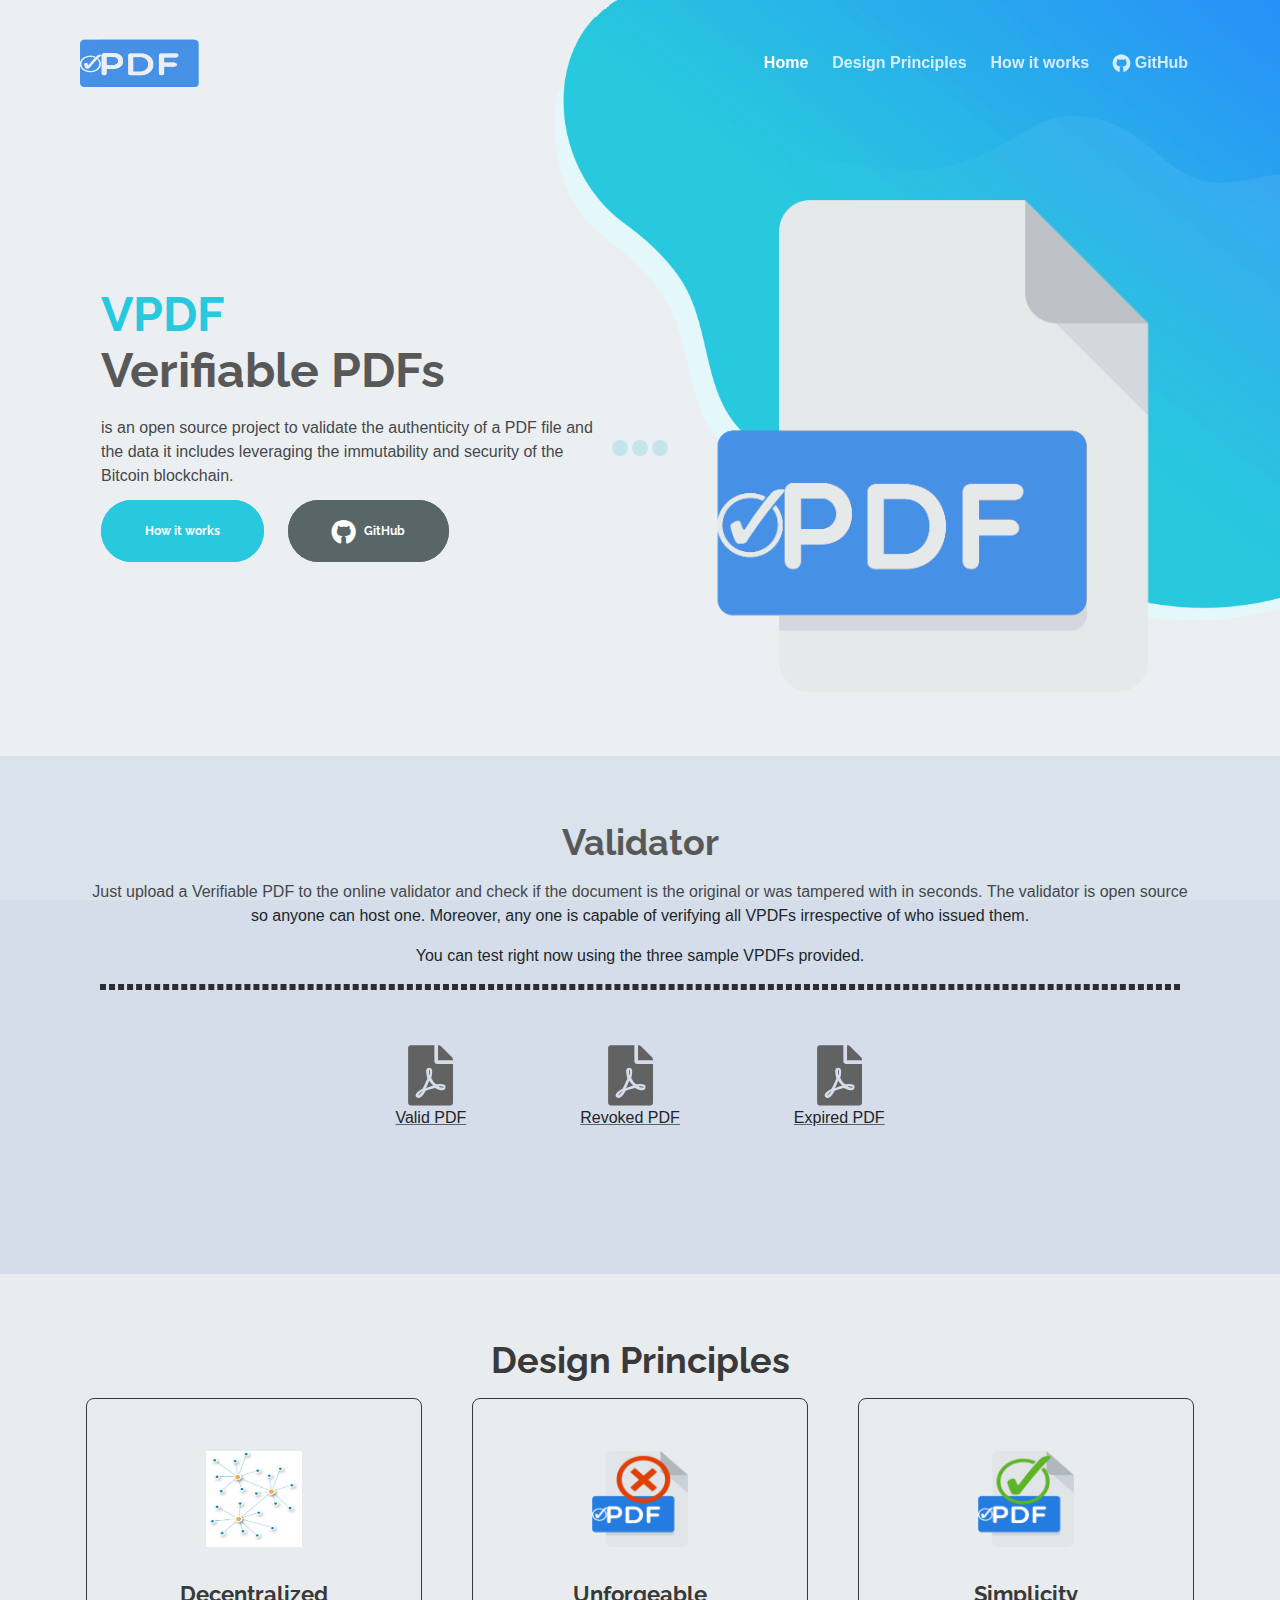
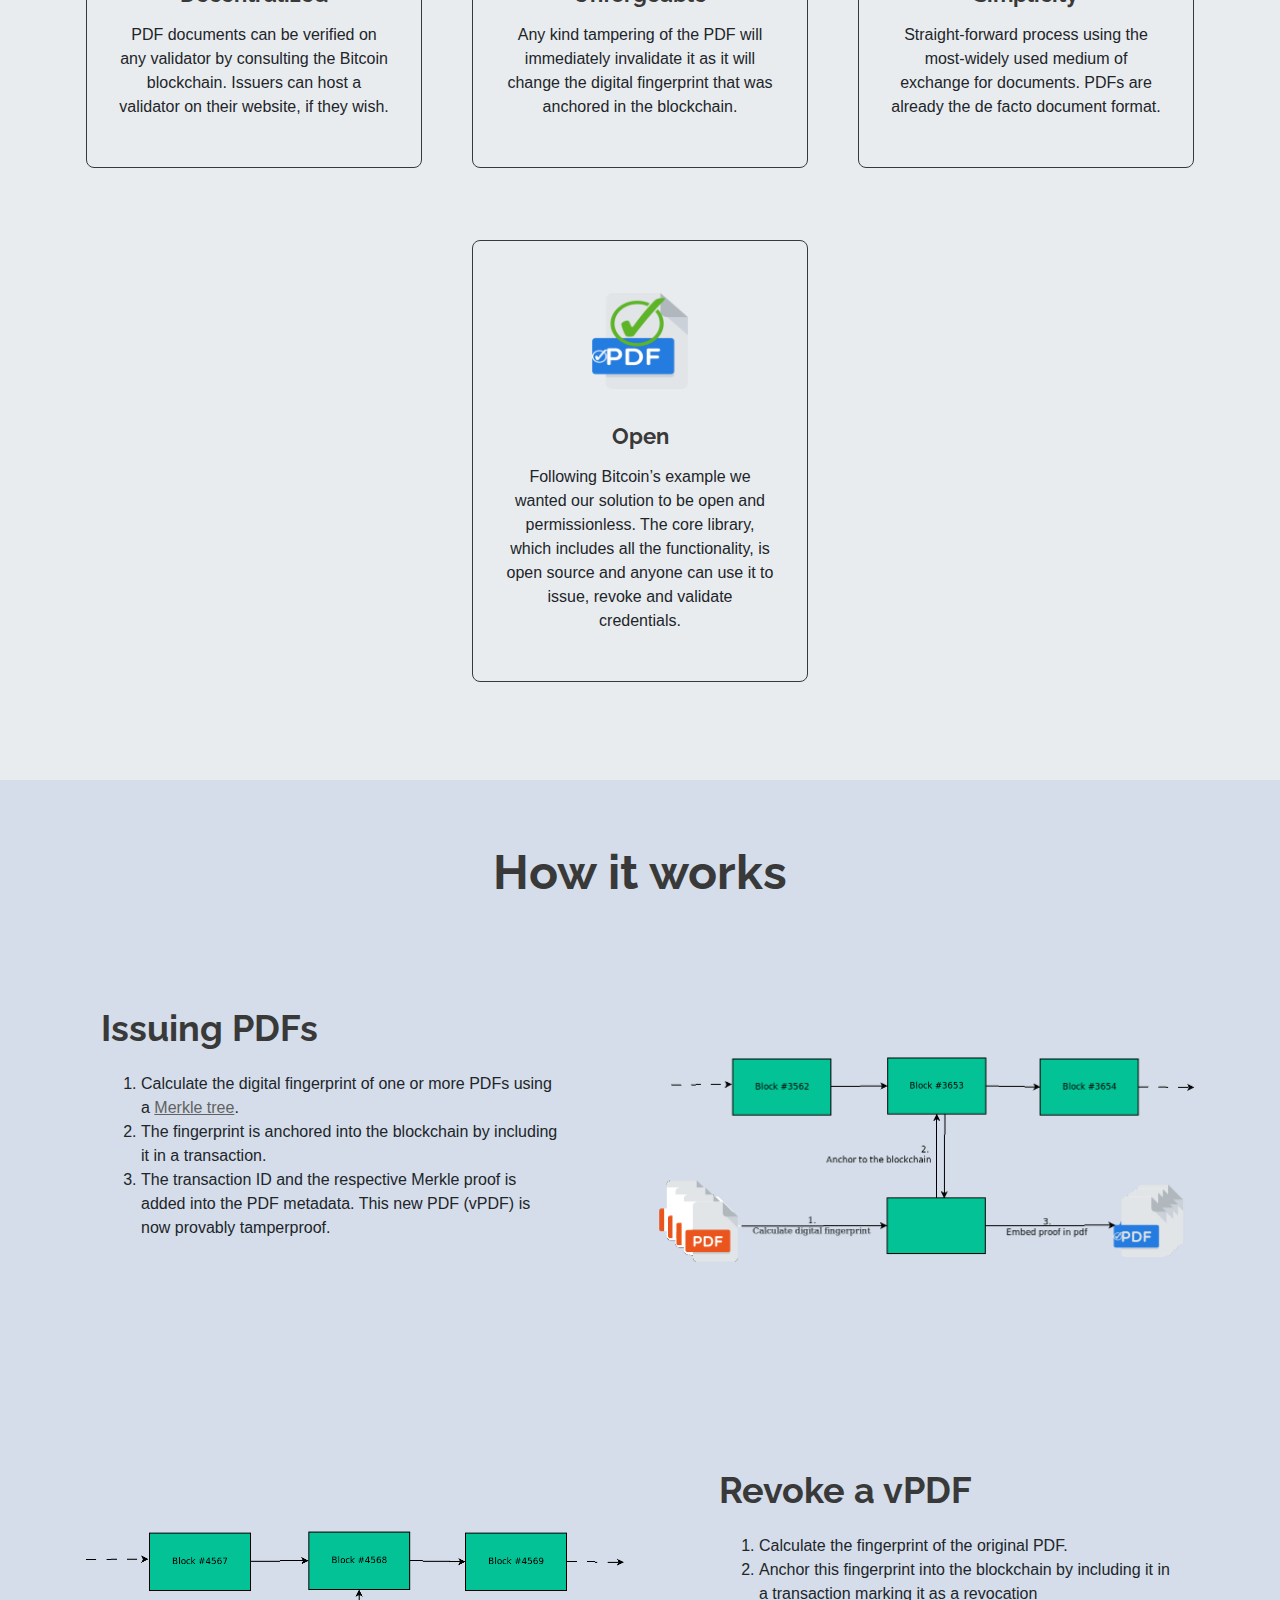
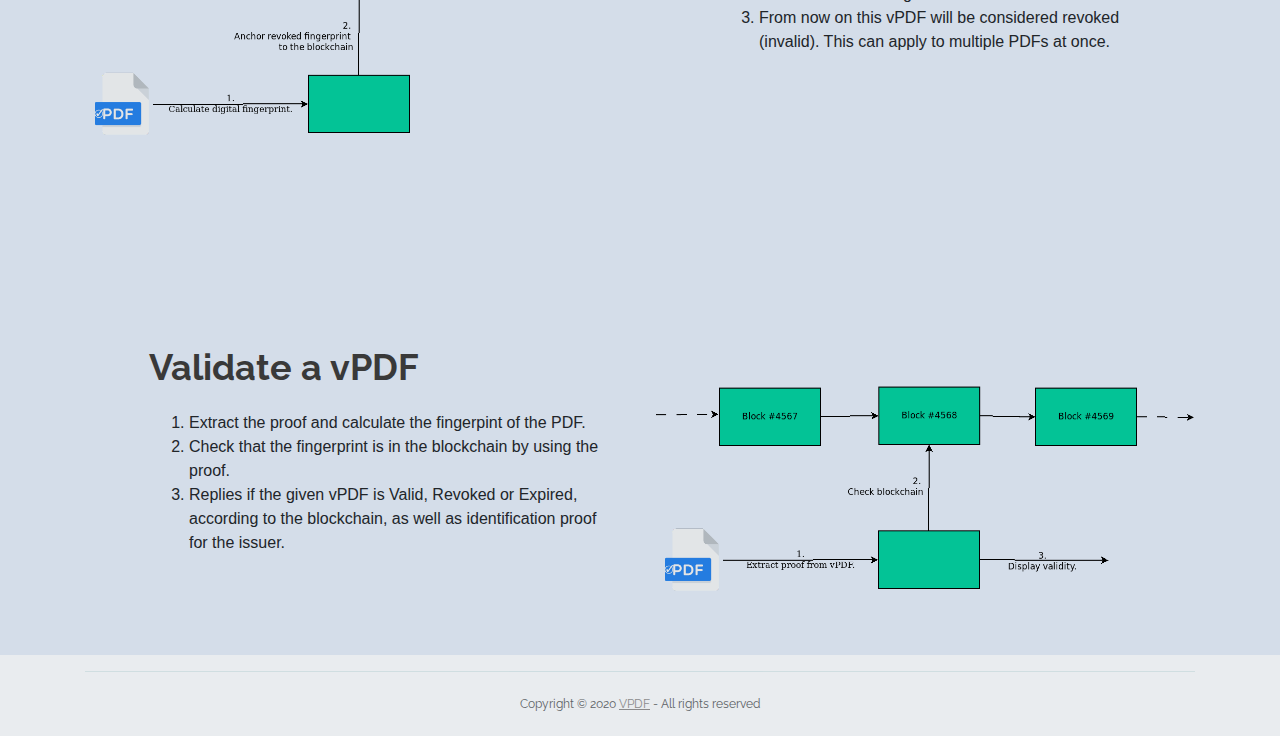
==== commit da187e3d: "Fixed diagrams nav-row" ====
--- a/index.html
+++ b/index.html
@@ -45,7 +45,7 @@
     
 
     <!-- Navigation -->
-    <nav class="navbar navbar-expand-lg navbar-dark navbar-custom fixed-top">
+    <nav class="navbar navbar-expand-lg navbar-dark navbar-custom fixed-top" >
         <!-- Text Logo - Use this if you don't have a graphic logo -->
         <!-- <a class="navbar-brand logo-text page-scroll" href="index.html">Evolo</a> -->
 
@@ -70,6 +70,11 @@
                 <li class="nav-item">
                     <a class="nav-link page-scroll" href="#How it works">How it works</a>
                 </li>
+                <li class="nav-item">
+                    <a class="nav-link page-scroll" href="https://github.com/verifiable-pdfs">
+                        <i class="fab fa-github git-img-nav nav-item"></i> GitHub 
+                    </a>
+                </li>
                 <!-- <li class="nav-item">
                     <a class="nav-link page-scroll" href="#pricing">Pricing</a>
                 </li>
@@ -92,19 +97,19 @@
                     <a class="nav-link page-scroll" href="#contact">Contact</a>
                 </li> -->
             </ul>
-            <span class="nav-item social-icons">
+            <!-- <span class="nav-item social-icons">
                 <span >
                     <a href="https://github.com/verifiable-pdfs">
                         <i class="fab fa-github git-img-nav">GitHub</i> 
                     </a>
                 </span>
-                <!-- <span class="fa-stack">
+                <span class="fa-stack">
                     <a href="#your-link">
                         <i class="fas fa-circle fa-stack-2x twitter"></i>
                         <i class="fab fa-twitter fa-stack-1x"></i>
                     </a>
                 </span> -->
-            </span>
+            <!-- </span> -->
         </div>
     </nav> <!-- end of navbar -->
     <!-- end of navigation -->
@@ -121,7 +126,7 @@
                             <p class="p-over-btn">is an open source project to validate the authenticity
                                 of a PDF file and the data it includes leveraging the 
                                 immutability and security of the Bitcoin blockchain.</p>
-                            <a class="btn-solid-lg page-scroll VPDF-btn" href="#services">DISCOVER</a>
+                            <a class="btn-solid-lg page-scroll VPDF-btn" href="#How it works">How it works</a>
                             <a class="btn-solid-lg page-scroll git-img-btn" href="https://github.com/verifiable-pdfs" target="blank">
                                     <i class="fab fa-github git-img-size "></i> GitHub
                             </a>
@@ -139,7 +144,7 @@
     <!-- end of header -->
 
     <!-- VALIDATOR -->
-    <div id="validator" class="cards-1">
+    <div id="validator" class="cards-1 layer-color">
         <div class="container">
             <div class="row">
                 <div class="col-lg-12">
@@ -213,10 +218,10 @@
                 <div class="col-lg-12">
                     <!-- Card -->
                     <div class="card VPDF-border">
-                        <img class="card-image" src="images/blockchain.jpg" alt="alternative">
+                        <img class="card-image" src="images/decentralized-system.png" alt="alternative">
                         <div class="card-body">
                             <h4 class="card-title">Decentralized</h4>
-                            <p>PDF documents can be verified on any validator by consulting the Bitcoin blockchain. Issuers can host a validator on their website, if they wish.<br><br></p>
+                            <p>PDF documents can be verified on any validator by consulting the Bitcoin blockchain. Issuers can host a validator on their website, if they wish.</p>
                         </div>
                     </div>
                     <!-- end of card -->
@@ -226,7 +231,7 @@
                         <img class="card-image" src="images/VPDF_revoked_200x200.png" alt="alternative">
                         <div class="card-body">
                             <h4 class="card-title">Unforgeable</h4>
-                            <p>Any kind tampering of the PDF will immediately invalidate it as it will change the digital fingerprint that was anchored in the blockchain.<br><br></p>
+                            <p>Any kind tampering of the PDF will immediately invalidate it as it will change the digital fingerprint that was anchored in the blockchain.</p>
                         </div>
                     </div>
                     <!-- end of card -->
@@ -259,11 +264,11 @@
 
 
     <!-- Details 1 -->
-    <div id="How it works">
-        <div class="cards-1 col-lg-12">
+    <div id="How it works" class="layer-color">
+        <div class="cards-1 col-lg-12" style="padding-bottom: 0%;">
             <h1>How it works</h1>
         </div>
-        <div class="basic-1">
+        <div class="basic-1"  style="padding-top: 0%;">
             <div class="container">
                 <div class="row">
                     <div class="col-lg-6">
@@ -285,7 +290,8 @@
                     </div> <!-- end of col -->
                     <div class="col-lg-6">
                         <div class="image-container">
-                            <img class="img-fluid VPDF-img" src="images/issue.png" alt="alternative">
+                            <br><br>
+                            <img class="img-fluid VPDF-img" src="images/Issue.png" alt="alternative">
                         </div> <!-- end of image-container -->
                     </div> <!-- end of col -->
                 </div> <!-- end of row -->
@@ -300,7 +306,8 @@
                 <div class="row">
                     <div class="col-lg-6">
                         <div class="image-container">
-                            <img class="img-fluid VPDF-img" src="images/flowRoot119.png" alt="alternative">
+                            <br><br>
+                            <img class="img-fluid VPDF-img" src="images/Revoke.png" alt="alternative">
                         </div> <!-- end of image-container -->
                     </div> <!-- end of col -->
                     <div class="col-lg-6">
@@ -335,13 +342,13 @@
                             <h2>Validate a vPDF</h2>
                             <ol>
                                 <li >
-                                    <div class="media-body">Calculate the fingerpint of the PDF</div>
+                                    <div class="media-body">Extract the proof and calculate the fingerpint of the PDF.</div>
                                 </li>
                                 <li>
-                                    <div class="media-body">Consult if this fingerprint exists in the blockchain by using the proof in the metadata.</div>
+                                    <div class="media-body">Check that the fingerprint is in the blockchain by using the proof.</div>
                                     </li>
                                 <li>
-                                    <div class="media-body">Replies if the given vPDF is Valid, Revoked or Expired as well as some identification proof for the issuer.</div>
+                                    <div class="media-body">Replies if the given vPDF is Valid, Revoked or Expired, according to the blockchain, as well as identification proof for the issuer.</div>
                                 </li>
                             </ol>
                             <!-- <a class="btn-solid-reg popup-with-move-anim" href="#details-lightbox-2">LIGHTBOX</a> -->
@@ -349,7 +356,7 @@
                     </div> <!-- end of col -->
                     <!-- validator img -->
                     <div class="col-lg-6">
-                        <div class="image-container">
+                        <div class="image-container"><br>
                             <img class="img-fluid VPDF-img" src="images/validator.png" alt="alternative">
                         </div>  <!--  end of image-container -->
                     </div>  <!-- end of col  -->
--- a/css/styles.css
+++ b/css/styles.css
@@ -2268,6 +2268,17 @@
 	padding-bottom:15px;
 }
 
-
+.layer-color {
+	background-color:#d4dde9;
+}
+
+.navbar-custom.top-nav-collapse {
+	background-color:#e9ecef;
+}
+
+.cards-1 .card-image {
+	max-width: 96px;
+	max-height: 96px;
+}
 
 /* ****************** *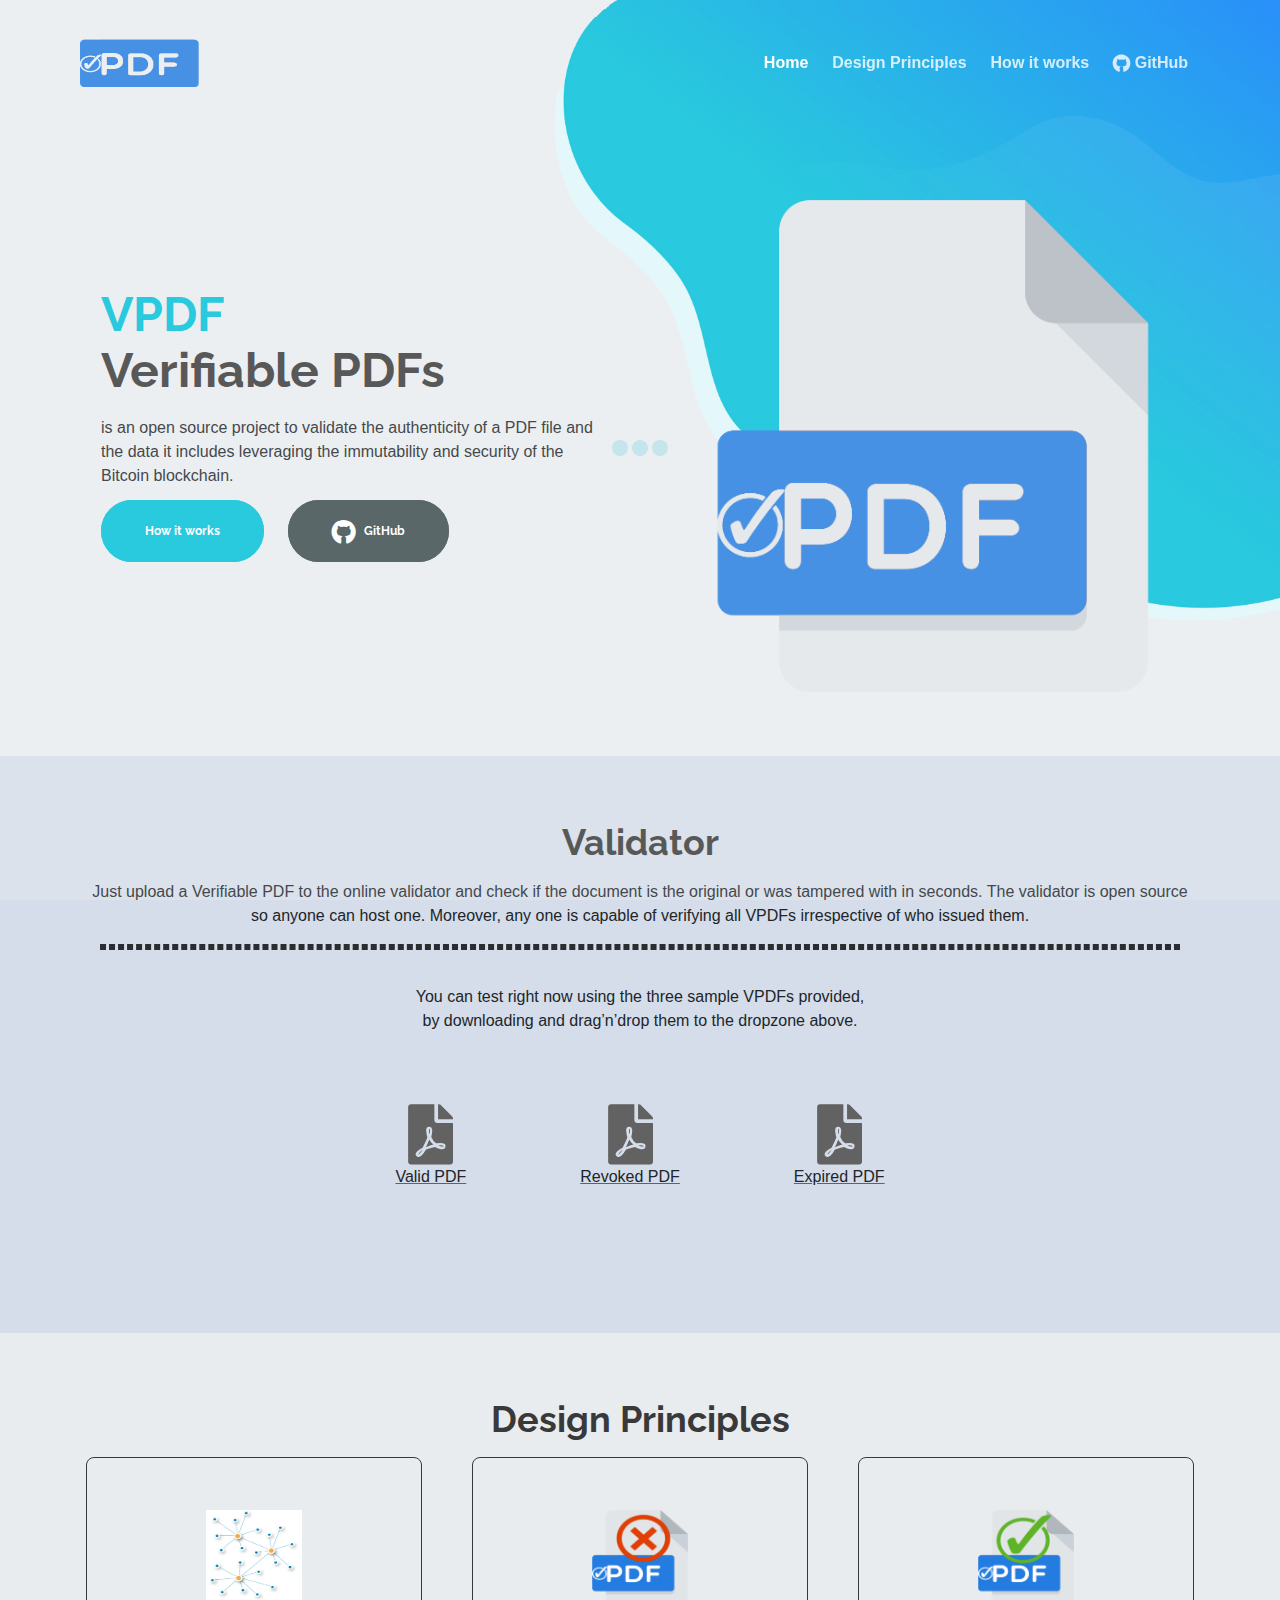
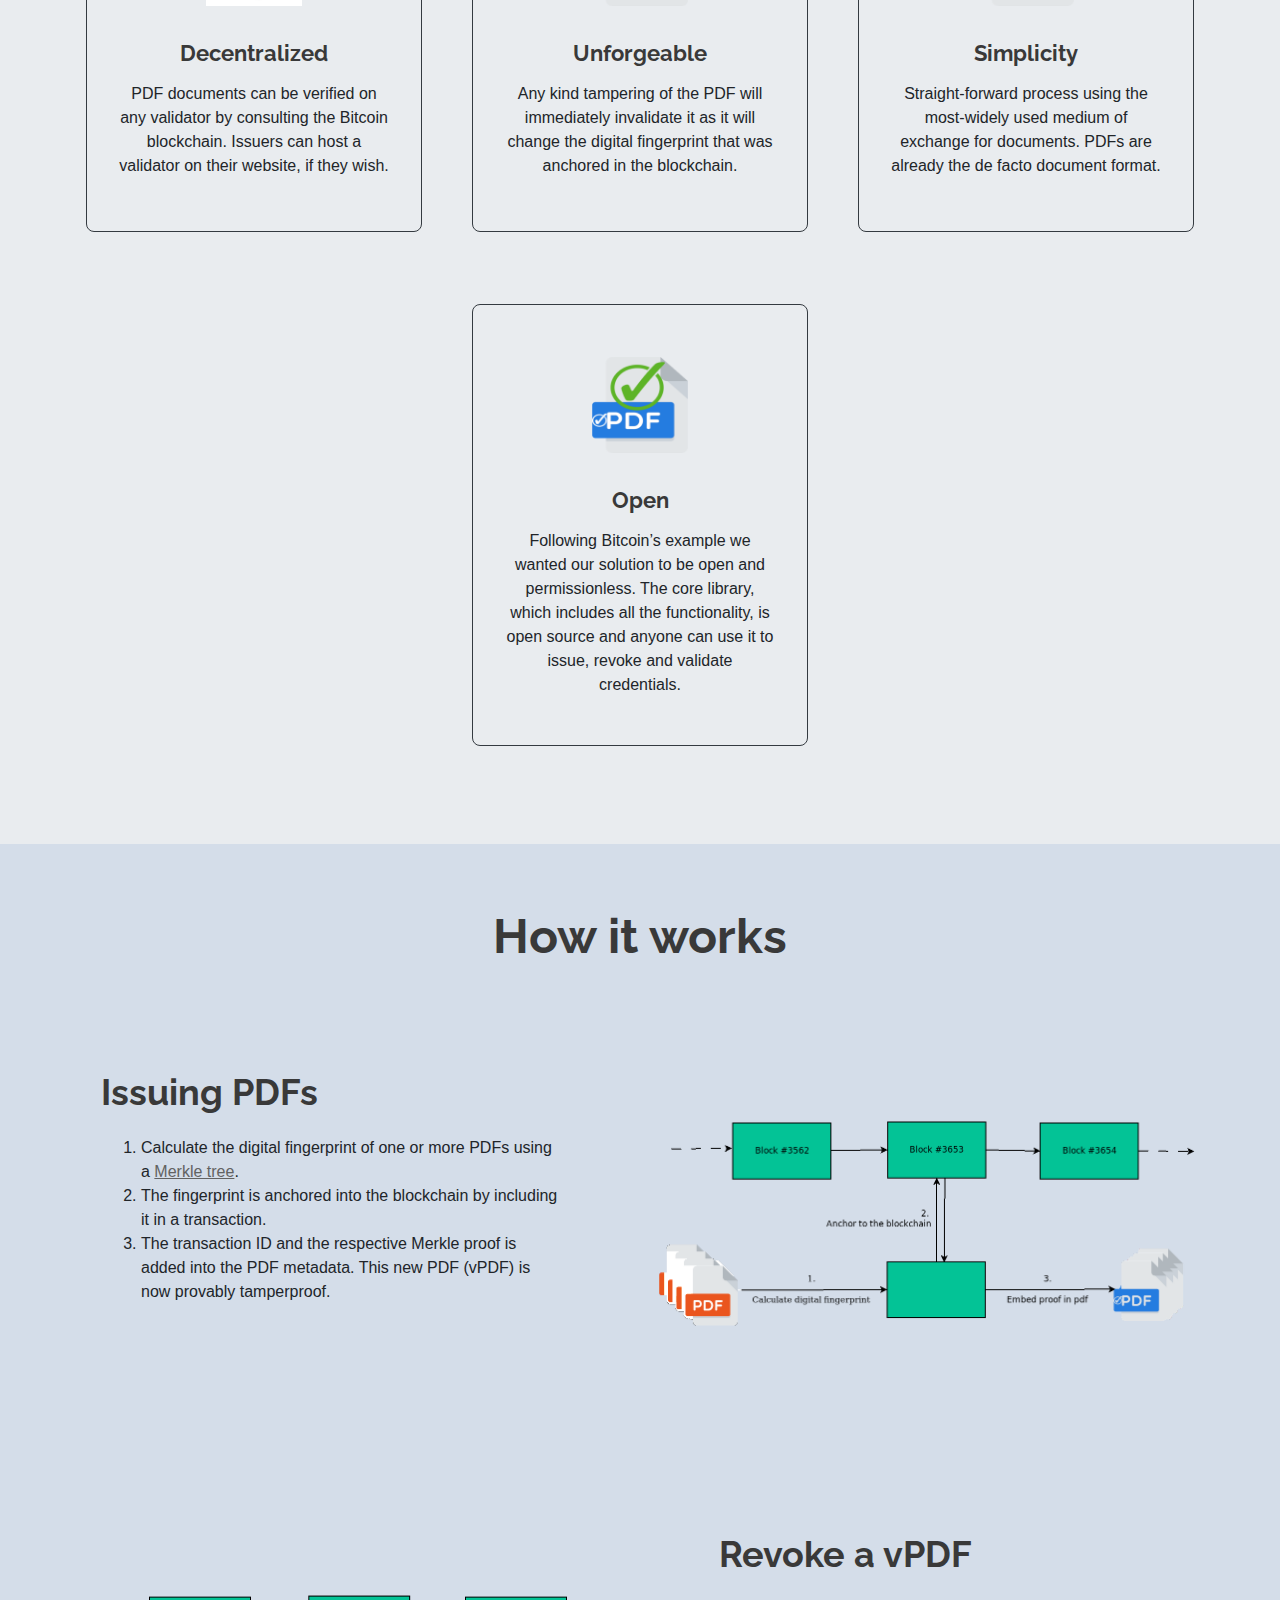
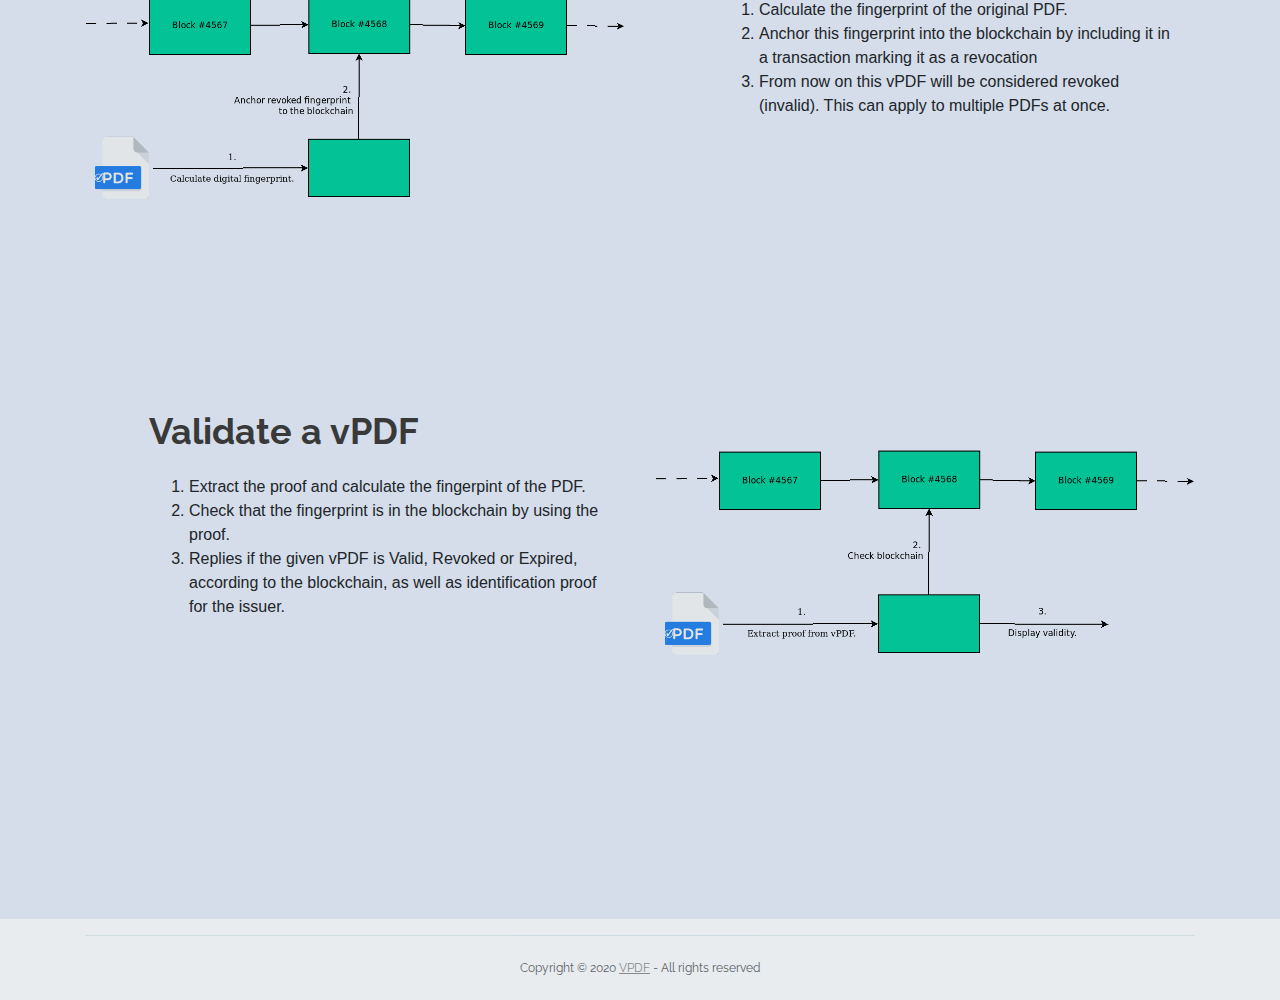
==== commit d110b0bb: "Validator changes" ====
--- a/index.html
+++ b/index.html
@@ -68,7 +68,7 @@
                     <a class="nav-link page-scroll" href="#services">Design Principles</a>
                 </li>
                 <li class="nav-item">
-                    <a class="nav-link page-scroll" href="#How it works">How it works</a>
+                    <a class="nav-link page-scroll" href="#How_it_works">How it works</a>
                 </li>
                 <li class="nav-item">
                     <a class="nav-link page-scroll" href="https://github.com/verifiable-pdfs">
@@ -152,9 +152,7 @@
                     <p>Just upload a Verifiable PDF to the online validator and check if the document is the original or was tampered with in seconds.
                         The validator is open source so anyone can host one. Moreover, any one is capable of verifying all VPDFs irrespective of who issued them.
                     </p>
-                    <p>
-                        You can test right now using the three sample VPDFs provided.
-                    </p>
+                    
                 </div>
             </div>
             
@@ -165,6 +163,9 @@
                     </div>
                     <script src="https://static.block.co/blockco-validator.js"></script>
                 </div>
+                <p style="padding-top: 35px">
+                    You can test right now using the three sample VPDFs provided,<br> by downloading and drag’n’drop them to the dropzone above.
+                </p>
             </div>
 
             <div class="col-lg-12">
@@ -264,7 +265,7 @@
 
 
     <!-- Details 1 -->
-    <div id="How it works" class="layer-color">
+    <div id="How_it_works" class="layer-color">
         <div class="cards-1 col-lg-12" style="padding-bottom: 0%;">
             <h1>How it works</h1>
         </div>
@@ -335,8 +336,7 @@
 
         <div class="basic-2">
             <div class="container">
-                <div class="row">
-                    
+                <div class="row" style="margin-bottom:200px">
                     <div class="col-lg-6">
                         <div class="text-container">
                             <h2>Validate a vPDF</h2>
--- a/css/styles.css
+++ b/css/styles.css
@@ -2197,6 +2197,7 @@
 
 .cards-1 .VPDF-border {
 	border: 1px solid #343a40;
+	min-height: 375px;
 }
 
 .VPDF-btn {
